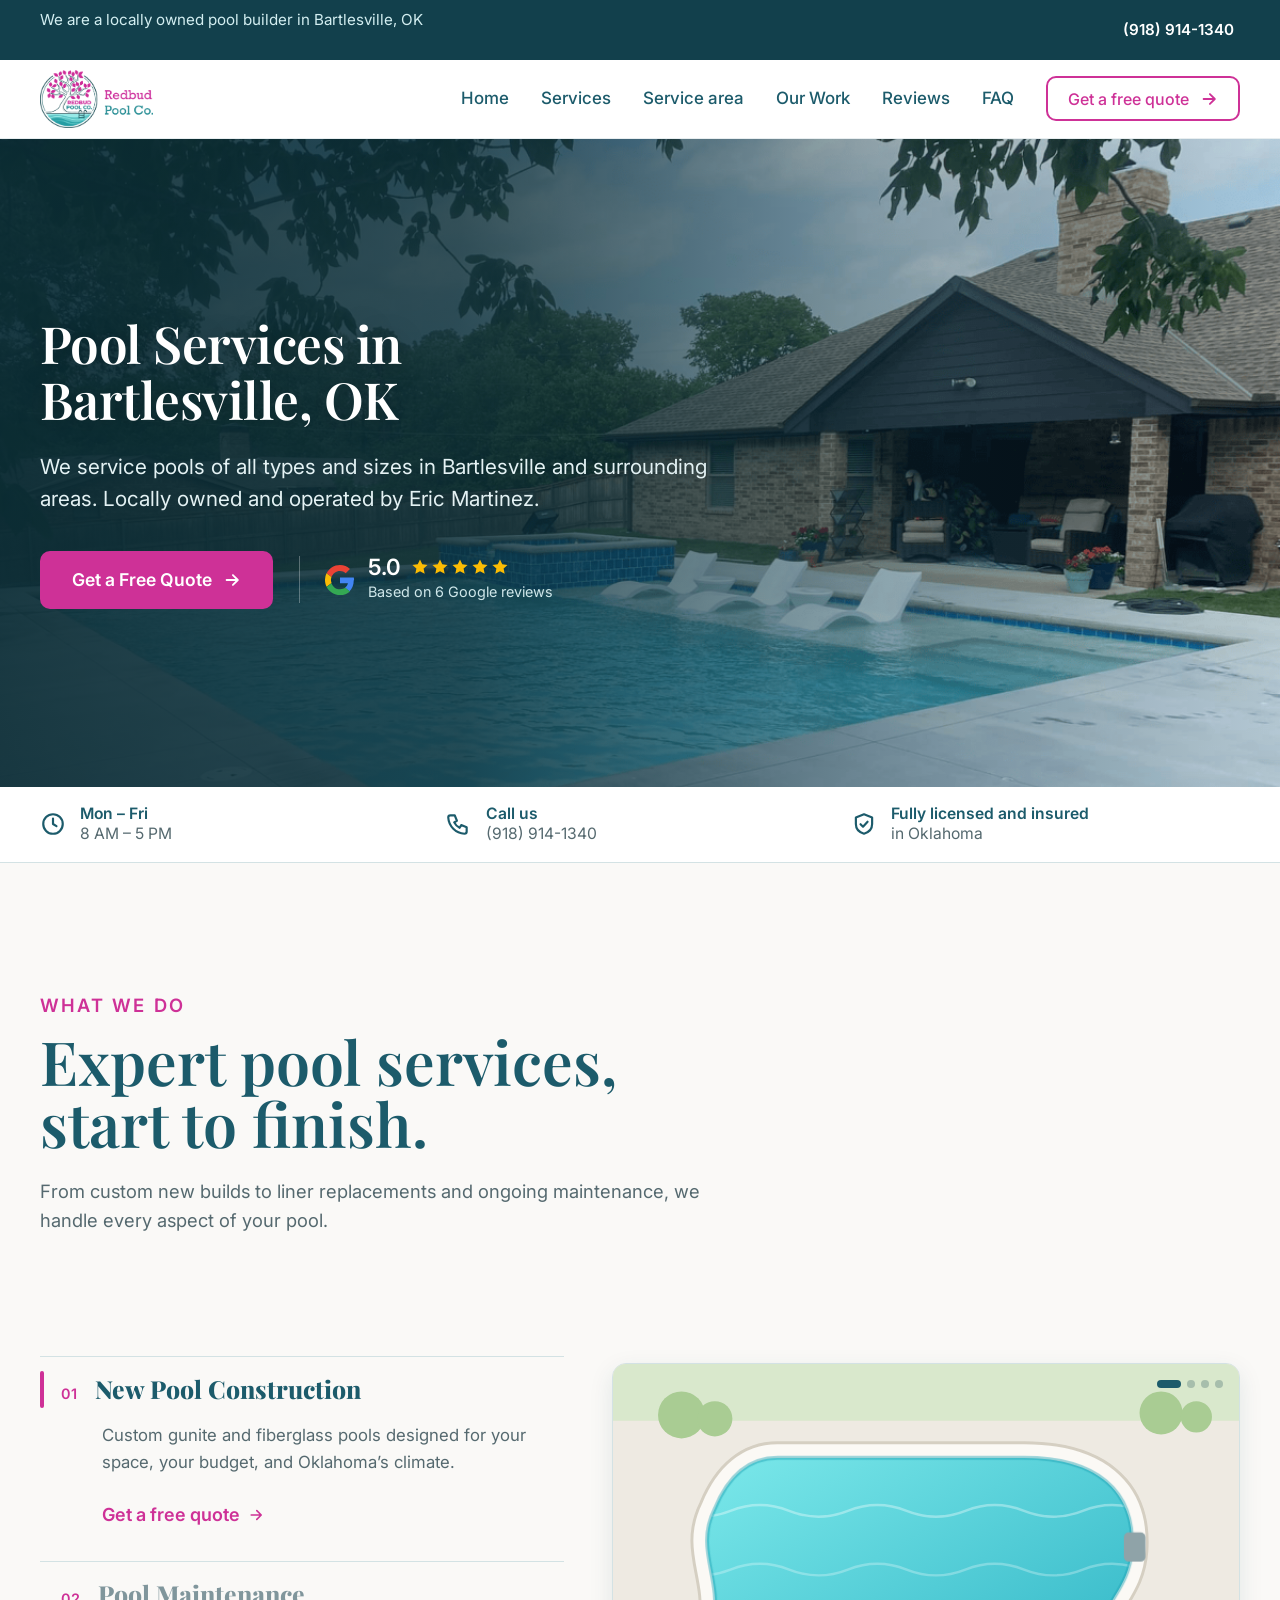
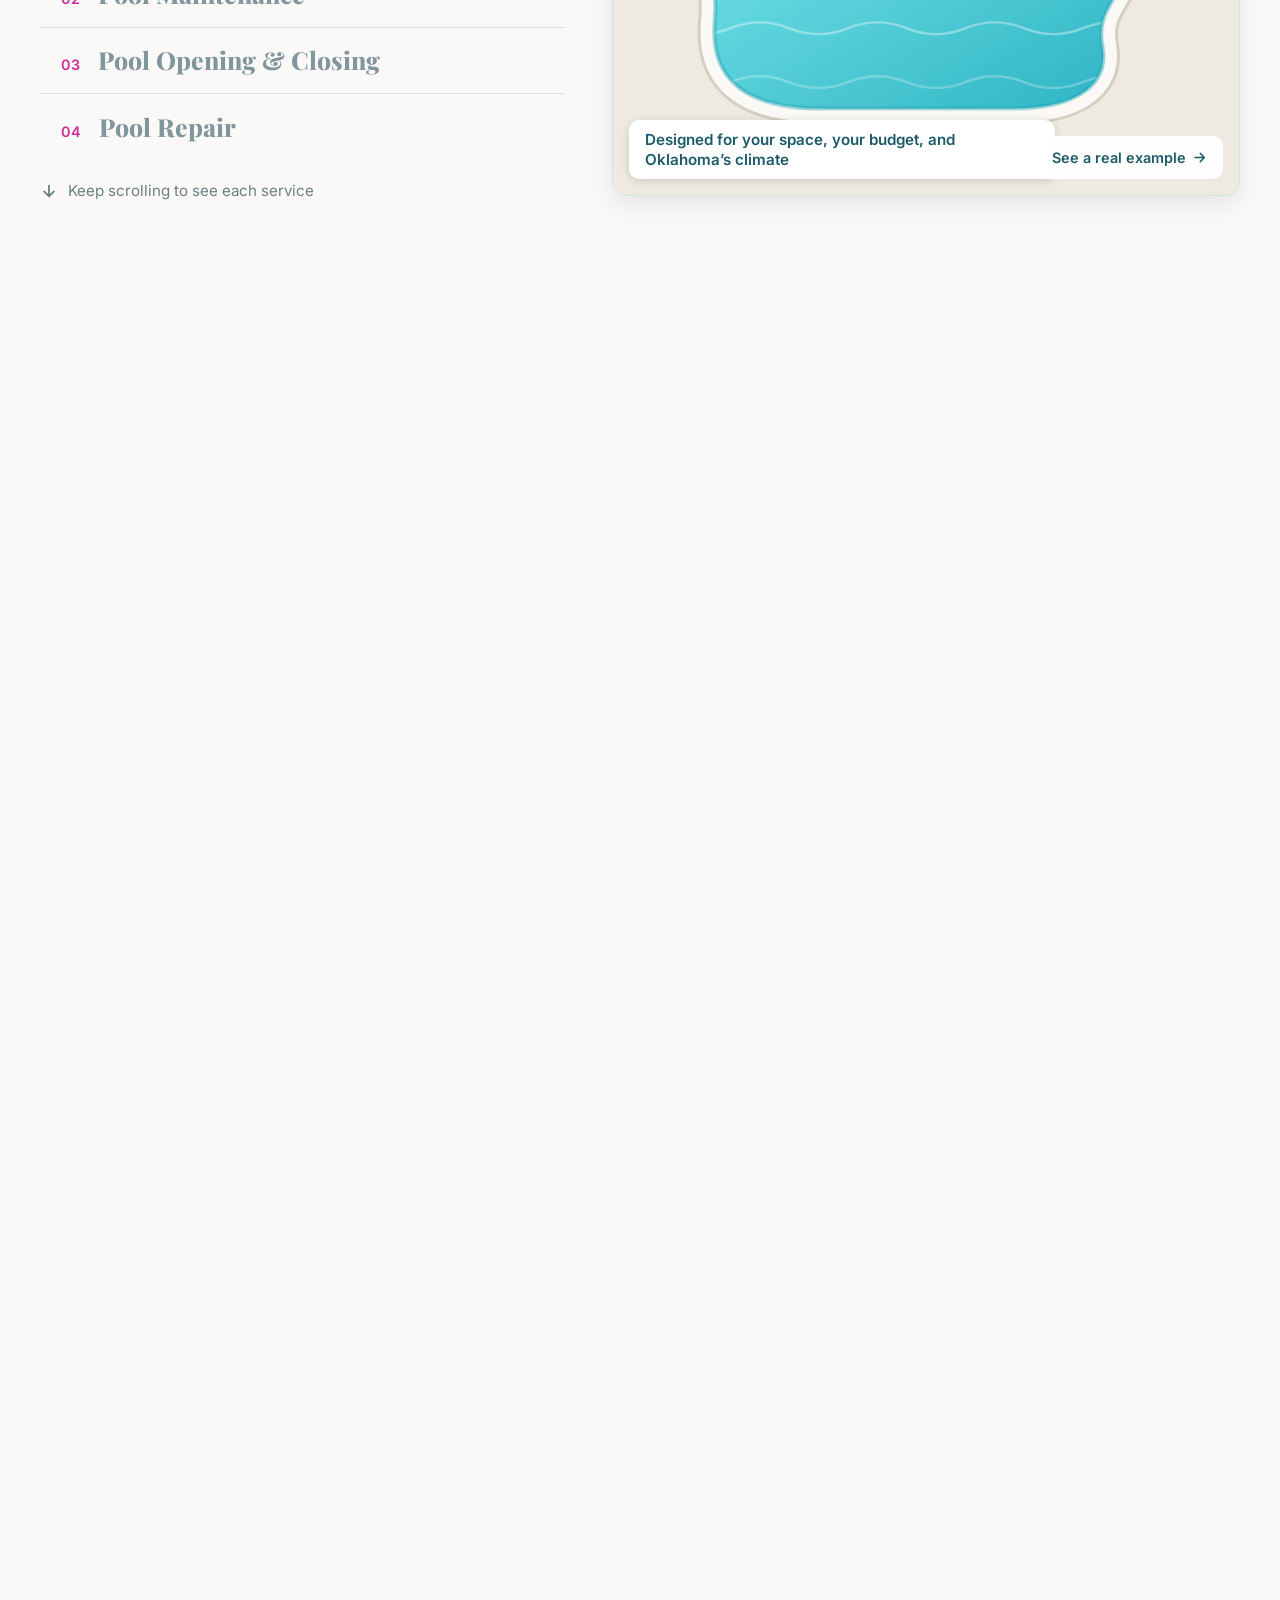
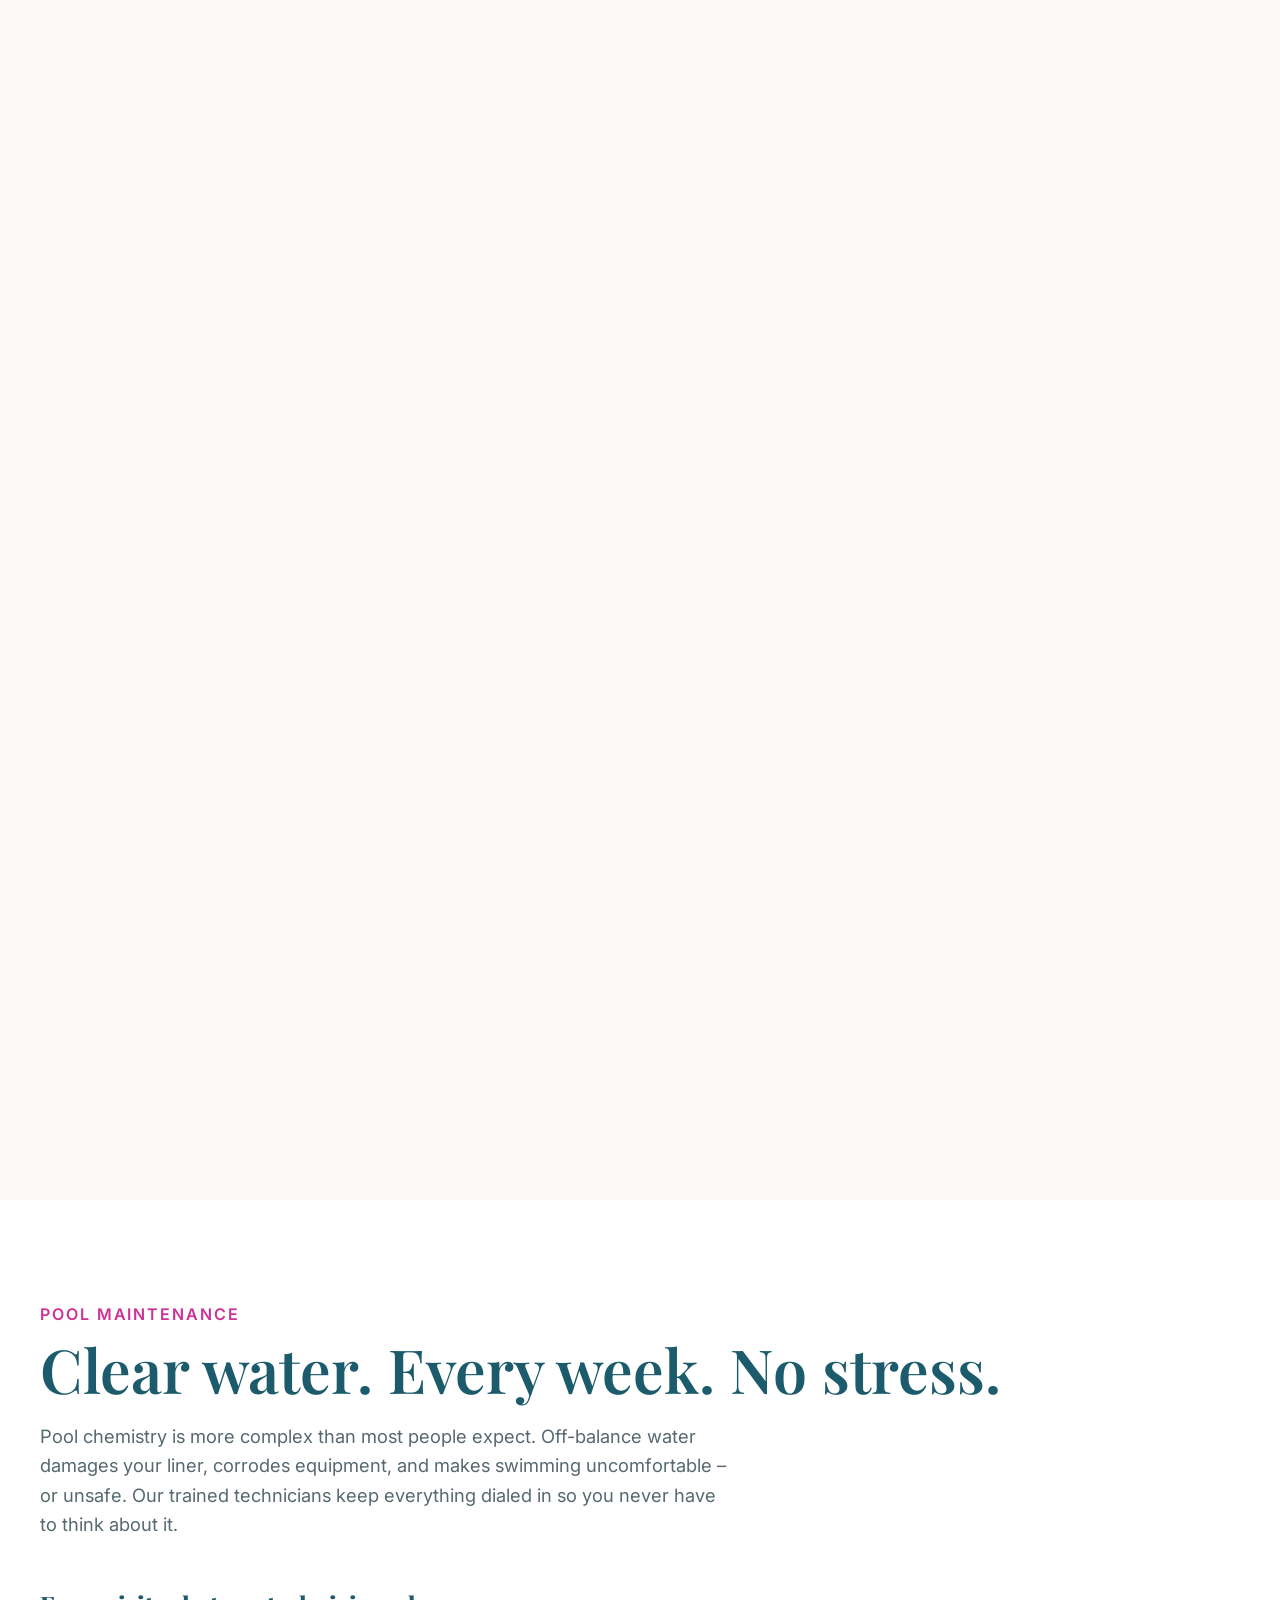
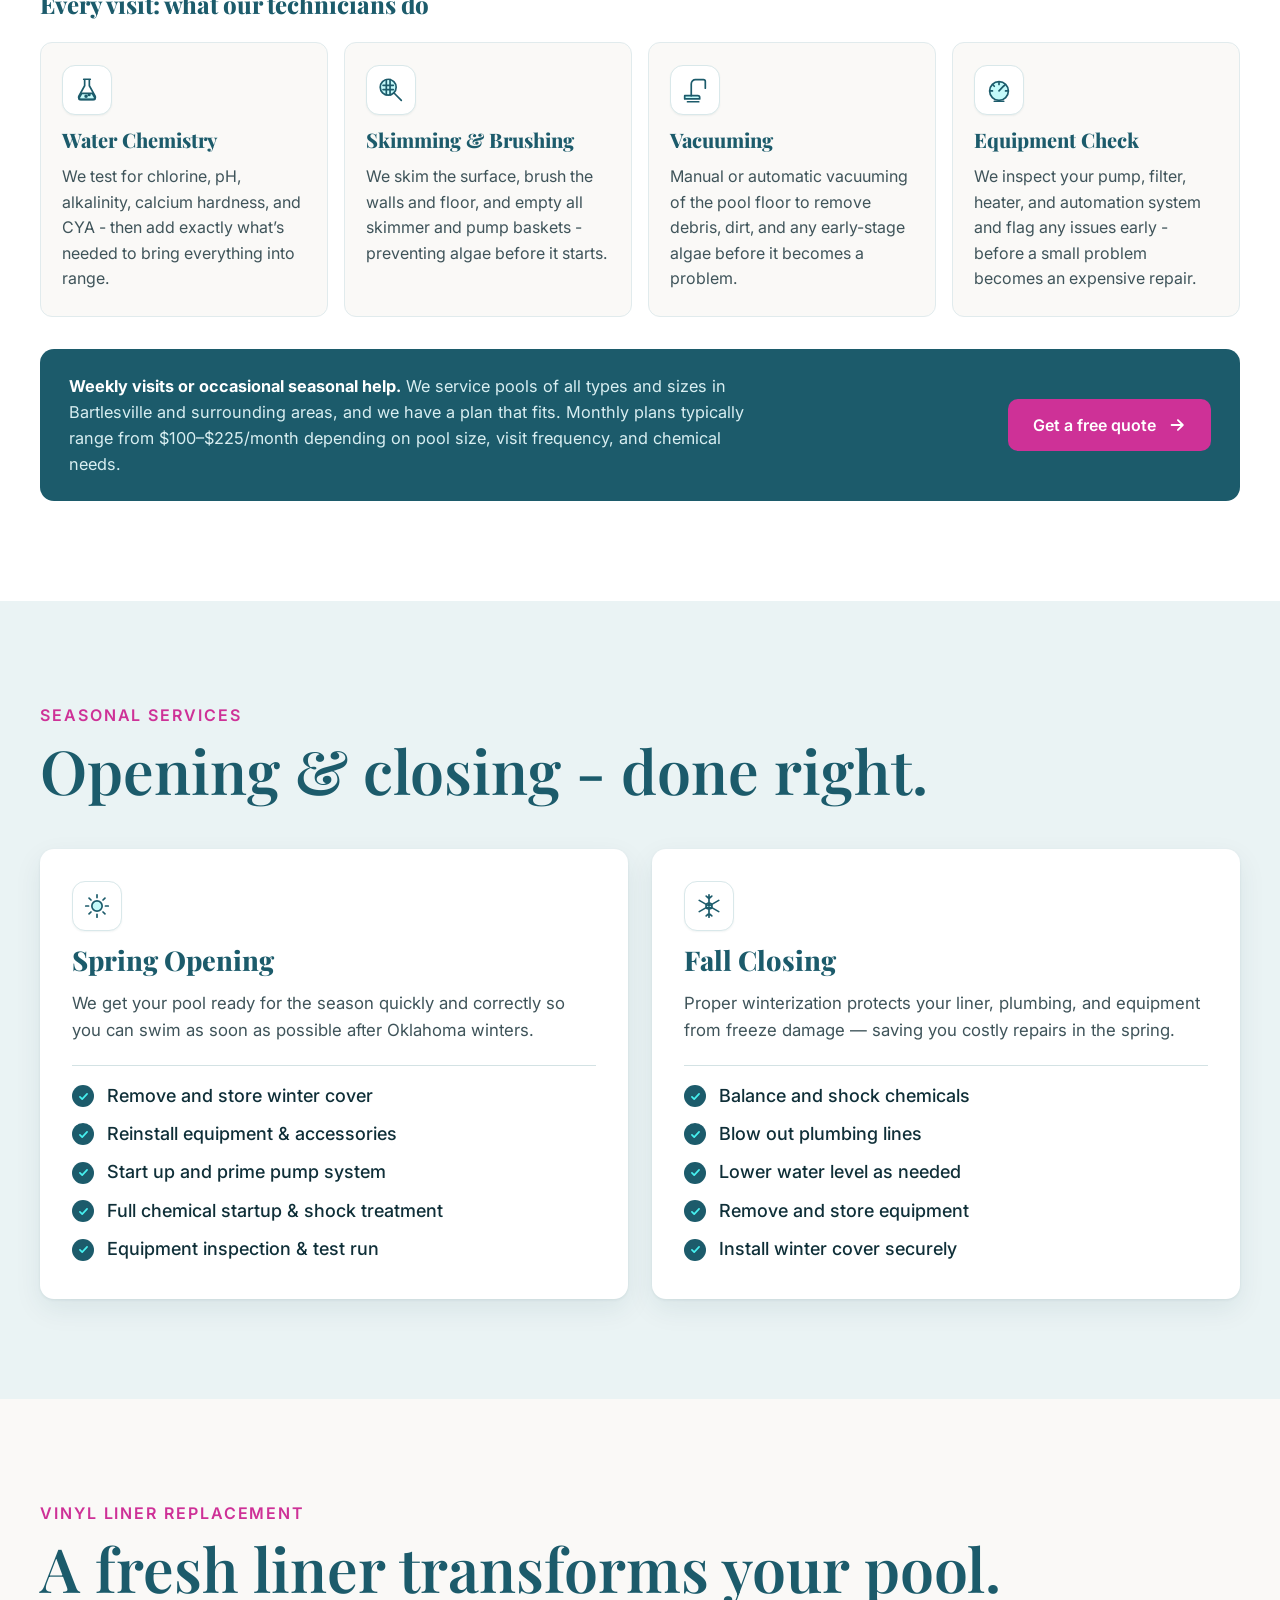
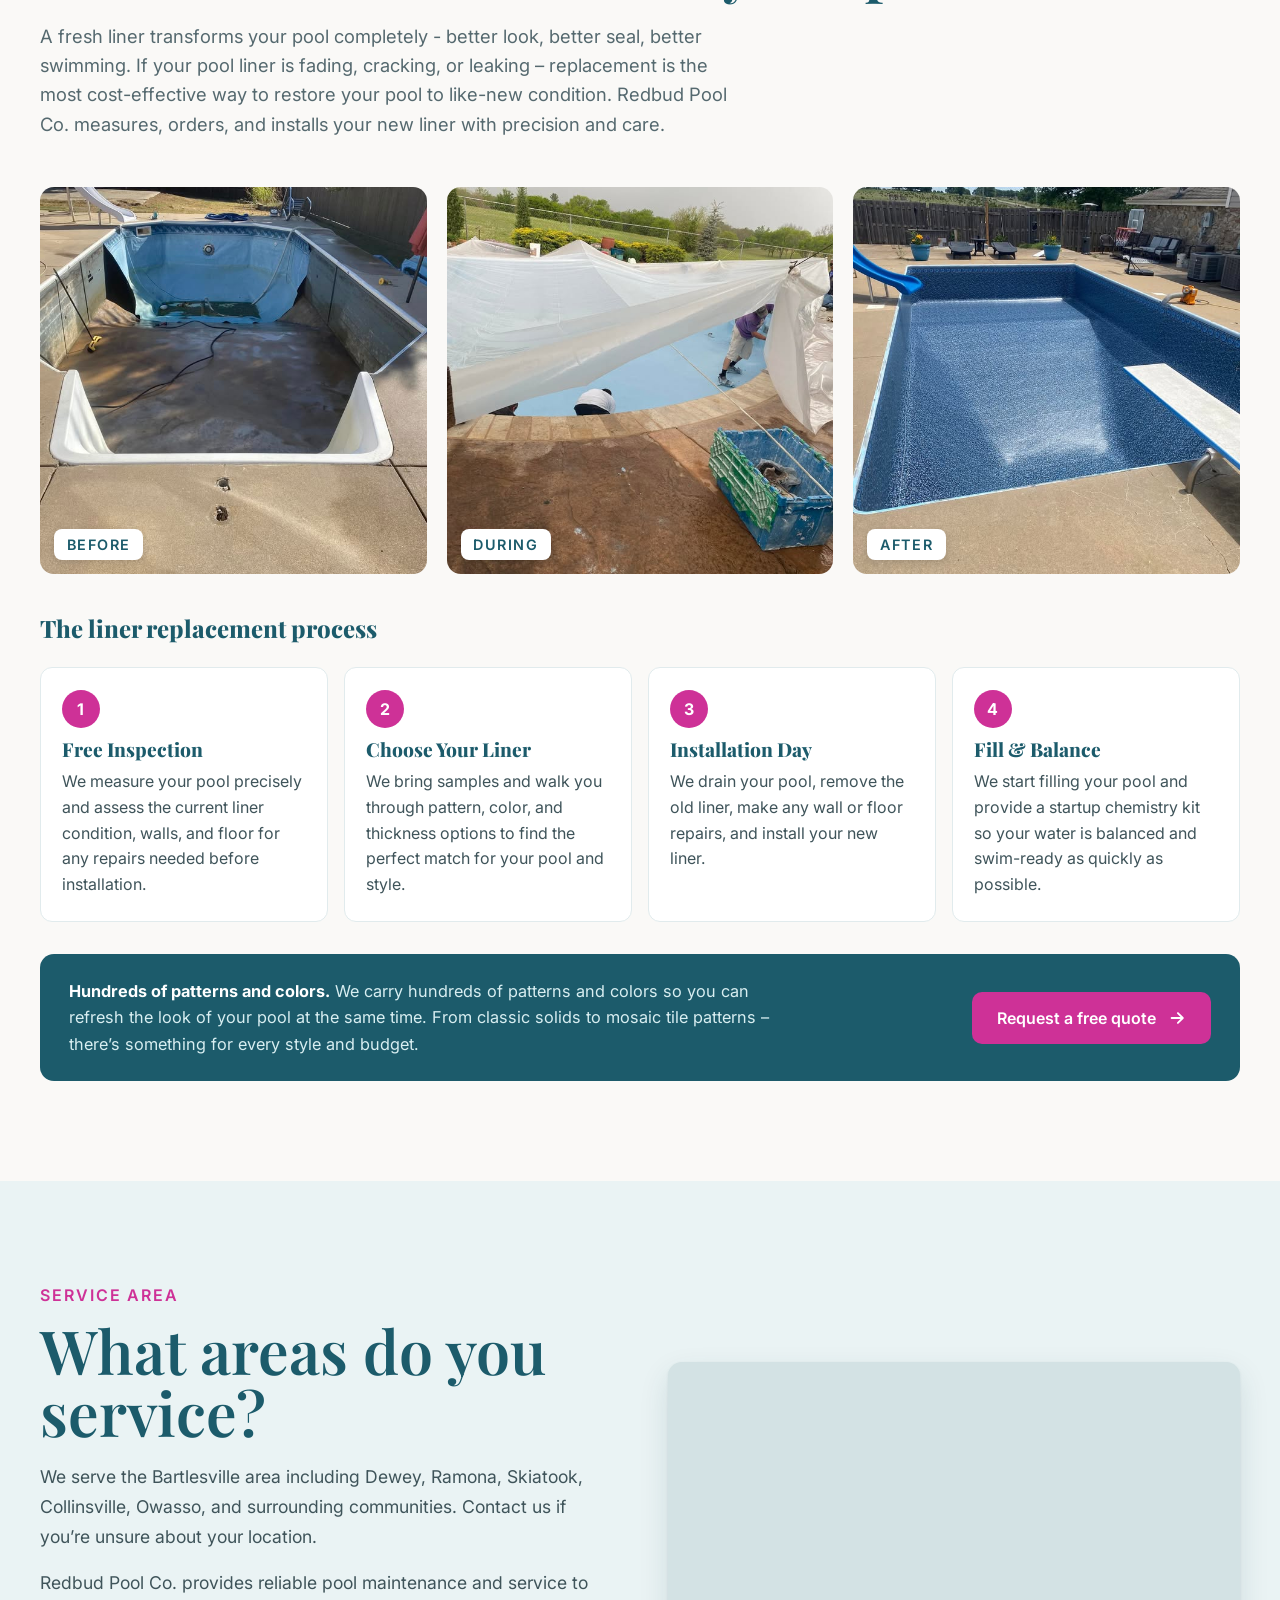
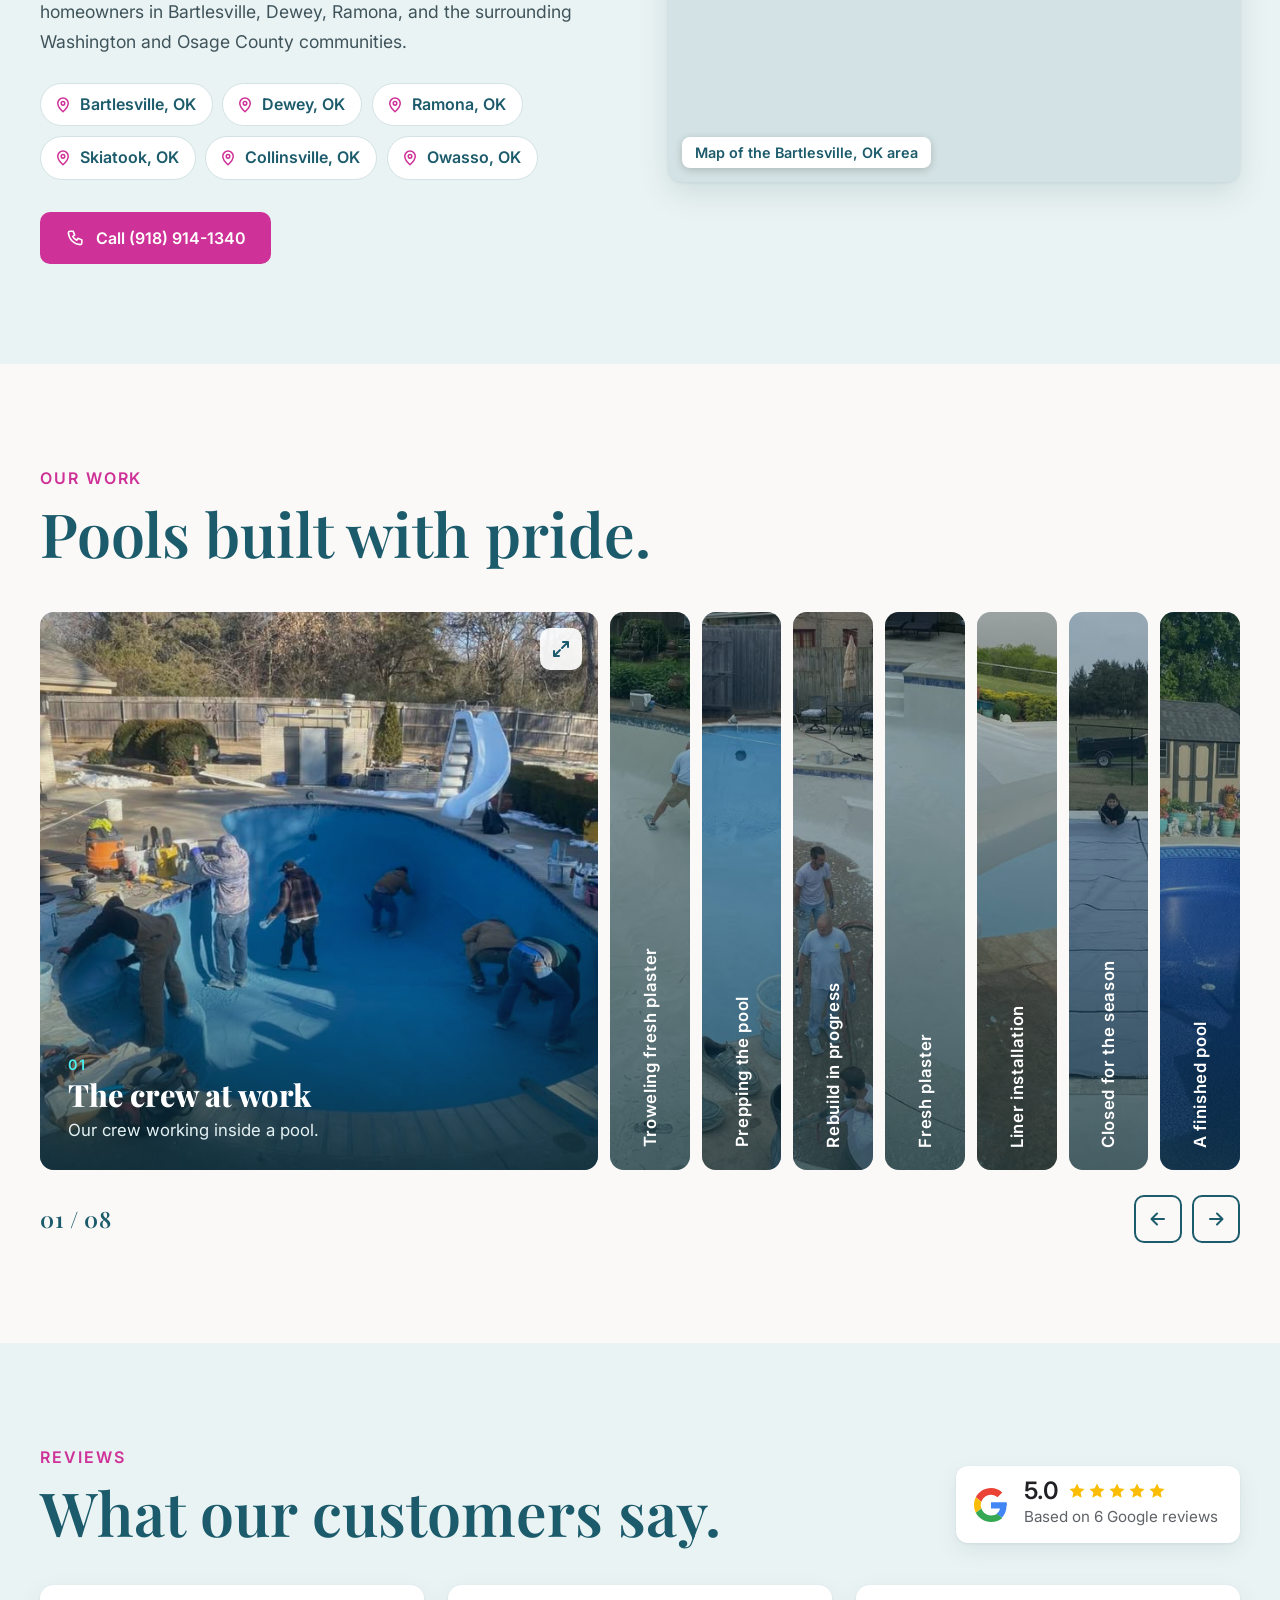
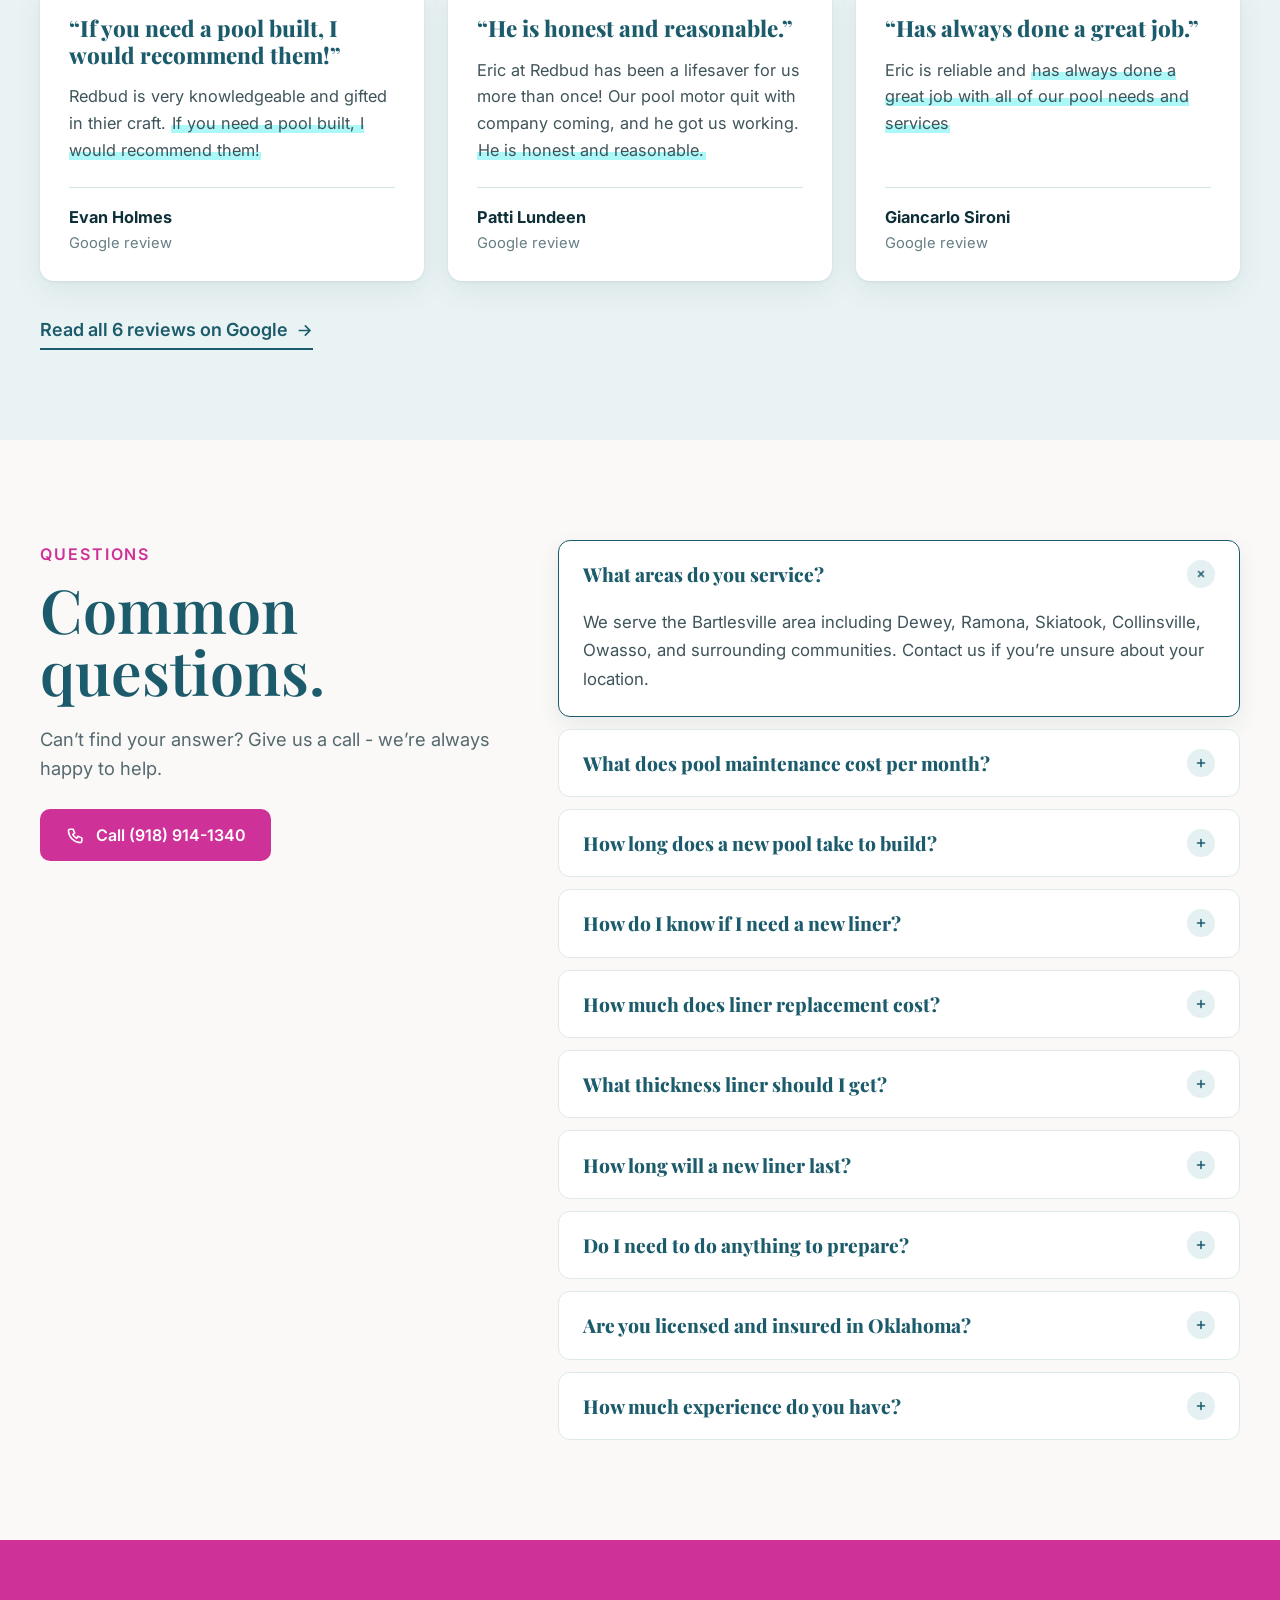
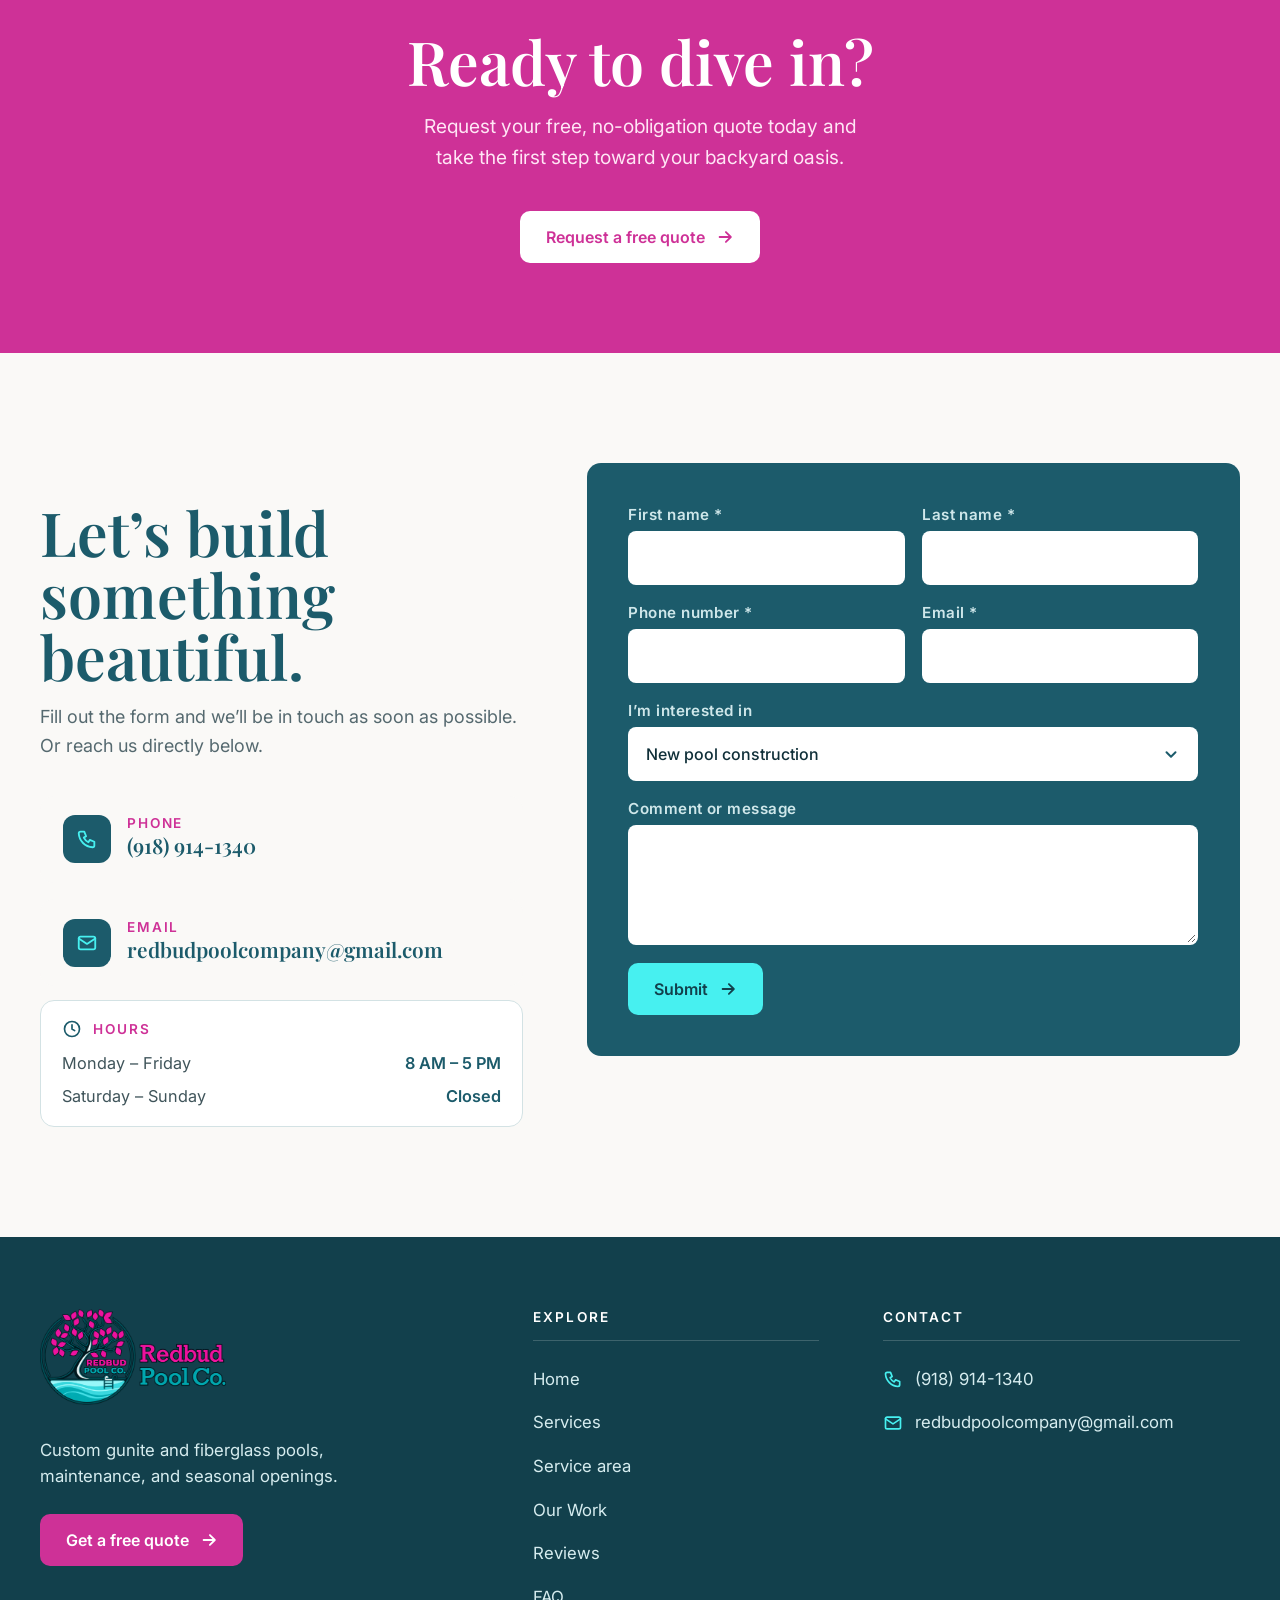
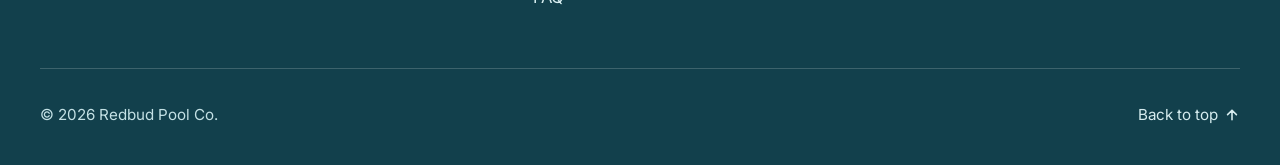
==== bartlesville.html @ 7e7e120c "Redbud Pool Co. website redesign Home page and Bartlesville services page (static HTML/CSS/JS) with " ====
<!doctype html>
<html lang="en">
<head>
<meta charset="utf-8">
<meta name="viewport" content="width=device-width,initial-scale=1">
<title>Pool Services in Bartlesville, OK | Redbud Pool Co.</title>
<meta name="description" content="Pool construction, maintenance, opening and closing, vinyl liner replacement and repairs in Bartlesville, OK, Dewey, Ramona, Skiatook, Collinsville and Owasso. Call (918) 914-1340.">
<link rel="preconnect" href="https://fonts.googleapis.com"><link rel="preconnect" href="https://fonts.gstatic.com" crossorigin>
<link href="https://fonts.googleapis.com/css2?family=Inter:wght@400;500;600;700&family=Playfair+Display:wght@600;800&display=swap" rel="stylesheet">
<link rel="stylesheet" href="home.css?v=133">
<script type="application/ld+json">{"@context":"https://schema.org","@graph":[{"@type":"HomeAndConstructionBusiness","@id":"https://redbudpoolcompany.com/#business","name":"Redbud Pool Co.","url":"https://redbudpoolcompany.com/","telephone":"+1-918-914-1340","email":"redbudpoolcompany@gmail.com","description":"Locally owned pool builder in Bartlesville, OK. Custom gunite and fiberglass pools, maintenance, seasonal openings and closings, vinyl liner replacement and repairs.","areaServed":[{"@type":"City","name":"Bartlesville, OK"},{"@type":"City","name":"Dewey, OK"},{"@type":"City","name":"Ramona, OK"},{"@type":"City","name":"Skiatook, OK"},{"@type":"City","name":"Collinsville, OK"},{"@type":"City","name":"Owasso, OK"}],"openingHoursSpecification":[{"@type":"OpeningHoursSpecification","dayOfWeek":["Monday","Tuesday","Wednesday","Thursday","Friday"],"opens":"08:00","closes":"17:00"}],"aggregateRating":{"@type":"AggregateRating","ratingValue":"5.0","reviewCount":"6"},"sameAs":["https://www.facebook.com/people/Redbud-Pool-Co-LLC/100063706654412/","https://www.google.com/maps/place/Redbud+Pool+Co/data=!4m2!3m1!1s0x0:0x89cc2a04338c44eb"]},{"@type":"FAQPage","mainEntity":[{"@type":"Question","name":"What areas do you service?","acceptedAnswer":{"@type":"Answer","text":"We serve the Bartlesville area including Dewey, Ramona, Skiatook, Collinsville, Owasso, and surrounding communities. Contact us if you’re unsure about your location."}},{"@type":"Question","name":"What does pool maintenance cost per month?","acceptedAnswer":{"@type":"Answer","text":"Monthly maintenance plans typically range from $100-$225/month depending on pool size, visit frequency, and chemical needs. We’ll customize a plan that fits your pool and schedule."}},{"@type":"Question","name":"How long does a new pool take to build?","acceptedAnswer":{"@type":"Answer","text":"Most inground pool builds take 8-14 weeks from permit approval to finish, depending on design complexity, weather, and material lead times. We’ll give you a realistic timeline upfront."}},{"@type":"Question","name":"How do I know if I need a new liner?","acceptedAnswer":{"@type":"Answer","text":"Signs include visible fading, cracks, wrinkles, or unexplained water loss. Most vinyl liners last 10-15 years. We offer free liner inspections to assess your situation honestly."}},{"@type":"Question","name":"How much does liner replacement cost?","acceptedAnswer":{"@type":"Answer","text":"Liner replacement cost varies depending on pool size, liner pattern/thickness, and any wall or floor repairs needed. We provide a free, itemized quote before any work begins."}},{"@type":"Question","name":"What thickness liner should I get?","acceptedAnswer":{"@type":"Answer","text":"We offer liners with different thickness. Thicker liners are more durable and puncture-resistant. We’ll recommend the right thickness based on your pool usage and budget."}},{"@type":"Question","name":"How long will a new liner last?","acceptedAnswer":{"@type":"Answer","text":"A properly maintained vinyl liner typically lasts 10–15 years. Proper water chemistry, avoiding sharp objects, and winterizing correctly all extend liner life significantly."}},{"@type":"Question","name":"Do I need to do anything to prepare?","acceptedAnswer":{"@type":"Answer","text":"Just clear the pool deck area so our crew can work safely. We handle everything else – draining, old liner removal, disposal, and installation. You just need to be available to refill with water after."}},{"@type":"Question","name":"Are you licensed and insured in Oklahoma?","acceptedAnswer":{"@type":"Answer","text":"Absolutely. Redbud Pool Co. is fully licensed and insured in the state of Oklahoma. We pull all required permits and follow all local building codes on every project."}},{"@type":"Question","name":"How much experience do you have?","acceptedAnswer":{"@type":"Answer","text":"We have been serving our community for over 10 years. Handling every pool need our customers have."}}]}]}</script>
</head>
<body>
<div class="topbar"><div class="wrap"><span>We are a locally owned pool builder in Bartlesville, OK</span><a href="tel:+19189141340">(918) 914-1340</a></div></div>
<header class="nav"><div class="wrap">
  <a class="logo" href="index.html" aria-label="Redbud Pool Co. home"><img src="assets/redbud-logo.png" alt="Redbud Pool Co."></a>
  <button class="burger" aria-label="Menu" aria-expanded="false"><span></span><span></span><span></span></button>
  <ul class="menu">
    <li><a href="index.html">Home</a></li><li><a href="#services">Services</a></li><li><a href="#area">Service area</a></li><li><a href="#work">Our Work</a></li><li><a href="#reviews">Reviews</a></li><li><a href="#faq">FAQ</a></li>
    <li><a class="btn" href="#contact">Get a free quote <svg class="ar" viewBox="0 0 20 20" fill="none" stroke="currentColor" stroke-width="2" stroke-linecap="round" stroke-linejoin="round" aria-hidden="true"><path d="M4 10h12M11 4.5 16.5 10 11 15.5"/></svg></a></li>
  </ul>
</div></header>

<main id="main">
<section class="hero">
  <div class="hero-copy">
    <h1>Pool Services in Bartlesville, OK</h1>
    <p class="lead">We service pools of all types and sizes in Bartlesville and surrounding areas. Locally owned and operated by Eric Martinez.</p>
    <div class="hero-cta"><a class="btn big" href="#contact">Get a Free Quote <svg class="ar" viewBox="0 0 20 20" fill="none" stroke="currentColor" stroke-width="2" stroke-linecap="round" stroke-linejoin="round" aria-hidden="true"><path d="M4 10h12M11 4.5 16.5 10 11 15.5"/></svg></a><a class="gbar" href="https://www.google.com/maps/place/Redbud+Pool+Co/data=!4m2!3m1!1s0x0:0x89cc2a04338c44eb" target="_blank" rel="noopener"><svg class="gicon" viewBox="0 0 48 48" aria-hidden="true"><path fill="#EA4335" d="M24 9.5c3.5 0 6.6 1.2 9.1 3.6l6.8-6.8C35.8 2.4 30.3 0 24 0 14.6 0 6.5 5.4 2.6 13.2l7.9 6.1C12.4 13.6 17.7 9.5 24 9.5z"/><path fill="#4285F4" d="M46.5 24.5c0-1.6-.1-3.1-.4-4.5H24v9h12.7c-.6 3-2.2 5.5-4.7 7.2l7.3 5.7c4.3-4 6.7-9.9 6.7-17.4z"/><path fill="#FBBC05" d="M10.5 28.7A14.5 14.5 0 0 1 9.5 24c0-1.6.3-3.2.8-4.7l-7.9-6.1A24 24 0 0 0 0 24c0 3.9.9 7.5 2.6 10.8l7.9-6.1z"/><path fill="#34A853" d="M24 48c6.5 0 11.9-2.1 15.9-5.8l-7.3-5.7c-2 1.4-4.6 2.3-8.6 2.3-6.3 0-11.6-4.1-13.5-9.8l-7.9 6.1C6.5 42.6 14.6 48 24 48z"/></svg><span class="gtxt"><span class="gtop"><b>5.0</b><span class="starrow" aria-hidden="true"><svg viewBox="0 0 20 20" aria-hidden="true"><path d="M10 1.6l2.5 5.4 5.9.7-4.4 4 1.2 5.8L10 14.6 4.8 17.5 6 11.7 1.6 7.7l5.9-.7z"/></svg><svg viewBox="0 0 20 20" aria-hidden="true"><path d="M10 1.6l2.5 5.4 5.9.7-4.4 4 1.2 5.8L10 14.6 4.8 17.5 6 11.7 1.6 7.7l5.9-.7z"/></svg><svg viewBox="0 0 20 20" aria-hidden="true"><path d="M10 1.6l2.5 5.4 5.9.7-4.4 4 1.2 5.8L10 14.6 4.8 17.5 6 11.7 1.6 7.7l5.9-.7z"/></svg><svg viewBox="0 0 20 20" aria-hidden="true"><path d="M10 1.6l2.5 5.4 5.9.7-4.4 4 1.2 5.8L10 14.6 4.8 17.5 6 11.7 1.6 7.7l5.9-.7z"/></svg><svg viewBox="0 0 20 20" aria-hidden="true"><path d="M10 1.6l2.5 5.4 5.9.7-4.4 4 1.2 5.8L10 14.6 4.8 17.5 6 11.7 1.6 7.7l5.9-.7z"/></svg></span></span><small>Based on 6 Google reviews</small></span></a></div>
  </div>
  <div class="hero-photo"><img src="assets/pool-482-project.png" alt="A Redbud pool with a sun shelf and covered patio in Bartlesville" fetchpriority="high"></div>
</section>

<div class="qbar"><div class="wrap">
  <div class="qi"><svg viewBox="0 0 24 24" fill="none" stroke="currentColor" stroke-width="2" stroke-linecap="round" stroke-linejoin="round" aria-hidden="true"><circle cx="12" cy="12" r="9"/><path d="M12 7v5l3.2 2"/></svg><span><b>Mon – Fri</b>8 AM – 5 PM</span></div>
  <a class="qi" href="tel:+19189141340"><svg viewBox="0 0 24 24" fill="none" stroke="currentColor" stroke-width="2" stroke-linecap="round" stroke-linejoin="round" aria-hidden="true"><path d="M5 4h4l2 5-2.5 1.5a11 11 0 0 0 5 5L15 13l5 2v4a2 2 0 0 1-2 2A16 16 0 0 1 3 6a2 2 0 0 1 2-2z"/></svg><span><b>Call us</b>(918) 914-1340</span></a>
  <div class="qi"><svg viewBox="0 0 24 24" fill="none" stroke="currentColor" stroke-width="2" stroke-linecap="round" stroke-linejoin="round" aria-hidden="true"><path d="M12 3 19.5 6v6c0 4.6-3.1 7.7-7.5 9-4.4-1.3-7.5-4.4-7.5-9V6z"/><path d="m8.8 12.2 2.3 2.3 4.2-4.6"/></svg><span><b>Fully licensed and insured</b>in Oklahoma</span></div>
</div></div>

<section class="services" id="services">
  <div class="wrap">
    <div class="sec-head"><div><p class="kicker">What we do</p><h2>Expert pool services,<br>start to finish.</h2></div><p>From custom new builds to liner replacements and ongoing maintenance, we handle every aspect of your pool.</p></div>
    <div class="svcx-track"><div class="svcx-sticky"><div class="svcx" data-state="build">
    <div class="svcx-list">
      <div class="item on" data-i="0"><button type="button" class="tab" id="t0" aria-expanded="true" aria-controls="m0"><span class="num">01</span><span class="ttl">New Pool Construction</span></button><div class="more" id="m0" role="region" aria-labelledby="t0"><div><p>Custom gunite and fiberglass pools designed for your space, your budget, and Oklahoma’s climate.</p><a class="go" href="#contact" data-svc="New pool construction">Get a free quote <svg class="ar" viewBox="0 0 20 20" fill="none" stroke="currentColor" stroke-width="2" stroke-linecap="round" stroke-linejoin="round" aria-hidden="true"><path d="M4 10h12M11 4.5 16.5 10 11 15.5"/></svg></a></div></div></div>
      <div class="item" data-i="1"><button type="button" class="tab" id="t1" aria-expanded="false" aria-controls="m1"><span class="num">02</span><span class="ttl">Pool Maintenance</span></button><div class="more" id="m1" role="region" aria-labelledby="t1"><div><p>Maintenance plans to keep your water clean, your equipment running, and your pool ready to use. We test, treat, and take care of it so you don’t have to.</p><a class="go" href="#contact" data-svc="Pool maintenance">Get a free quote <svg class="ar" viewBox="0 0 20 20" fill="none" stroke="currentColor" stroke-width="2" stroke-linecap="round" stroke-linejoin="round" aria-hidden="true"><path d="M4 10h12M11 4.5 16.5 10 11 15.5"/></svg></a></div></div></div>
      <div class="item" data-i="2"><button type="button" class="tab" id="t2" aria-expanded="false" aria-controls="m2"><span class="num">03</span><span class="ttl">Pool Opening &amp; Closing</span></button><div class="more" id="m2" role="region" aria-labelledby="t2"><div><p>Seasonal opening and closing services so your pool is protected through winter and ready to go in spring. We handle everything.</p><a class="go" href="#contact" data-svc="Pool opening &amp; closing">Get a free quote <svg class="ar" viewBox="0 0 20 20" fill="none" stroke="currentColor" stroke-width="2" stroke-linecap="round" stroke-linejoin="round" aria-hidden="true"><path d="M4 10h12M11 4.5 16.5 10 11 15.5"/></svg></a></div></div></div>
      <div class="item" data-i="3"><button type="button" class="tab" id="t3" aria-expanded="false" aria-controls="m3"><span class="num">04</span><span class="ttl">Pool Repair</span></button><div class="more" id="m3" role="region" aria-labelledby="t3"><div><p>We offer repair services so you can continue to enjoy your pool.</p><a class="go" href="#contact" data-svc="Pool repair">Get a free quote <svg class="ar" viewBox="0 0 20 20" fill="none" stroke="currentColor" stroke-width="2" stroke-linecap="round" stroke-linejoin="round" aria-hidden="true"><path d="M4 10h12M11 4.5 16.5 10 11 15.5"/></svg></a></div></div></div>
      <p class="hint"><svg viewBox="0 0 20 20" fill="none" stroke="currentColor" stroke-width="2" stroke-linecap="round" stroke-linejoin="round" aria-hidden="true"><path d="M10 4v12M4.5 10.5 10 16l5.5-5.5"/></svg>Keep scrolling to see each service</p>
    </div>
    <div class="svcx-stage">
      <svg class="pool" viewBox="0 0 640 440" preserveAspectRatio="xMidYMid slice" role="img" aria-label="Illustration of a pool: Pool construction" id="poolsvg">
        <defs>
          <path id="P" d="M168 96 H420 C492 96 534 128 530 190 C527 236 492 246 500 288 C508 332 466 352 410 352 H214 C140 352 98 326 104 262 C109 214 84 188 104 148 C118 114 140 96 168 96 Z"/>
          <clipPath id="poolClip"><use href="#P"/></clipPath>
          <linearGradient id="wg" x1="0" y1="0" x2="1" y2="1"><stop offset="0" stop-color="#7BE8EA"/><stop offset="1" stop-color="#2DB3C4"/></linearGradient>
          <pattern id="coverPat" width="16" height="16" patternUnits="userSpaceOnUse" patternTransform="rotate(35)"><rect width="16" height="16" fill="#1C5B6B"/><rect width="6" height="16" fill="#25707f"/></pattern>
          <pattern id="dirtPat" width="22" height="22" patternUnits="userSpaceOnUse"><rect width="22" height="22" fill="#C9A47B"/><circle cx="5" cy="6" r="2" fill="#B58D63"/><circle cx="16" cy="15" r="2.4" fill="#B58D63"/><circle cx="14" cy="4" r="1.3" fill="#D8B78F"/></pattern>
          <path id="wave" d="M0 0 q30 -12 60 0 t60 0 t60 0 t60 0 t60 0 t60 0 t60 0 t60 0 t60 0 t60 0 t60 0 t60 0 t60 0 t60 0 t60 0 t60 0 t60 0 t60 0 t60 0 t60 0"/>
          <path id="leafp" d="M0 0 c6 -10 18 -10 24 0 c-6 10 -18 10 -24 0z"/>
          <path id="spark" d="M0 -9 L2.2 -2.2 L9 0 L2.2 2.2 L0 9 L-2.2 2.2 L-9 0 L-2.2 -2.2Z"/>
        </defs>
        <rect width="640" height="440" fill="#EEEAE2"/>
        <rect width="640" height="58" fill="#D9E8CC"/>
        <g fill="#A9CC93"><circle cx="70" cy="52" r="24"/><circle cx="104" cy="56" r="18"/><circle cx="560" cy="50" r="22"/><circle cx="596" cy="54" r="16"/></g>
        <g fill="#fff" stroke="#D5CFC2" stroke-width="2"><rect x="150" y="386" width="86" height="28" rx="14"/><rect x="256" y="386" width="86" height="28" rx="14"/></g>
        <g fill="#7BE8EA"><rect x="158" y="391" width="30" height="18" rx="9"/><rect x="264" y="391" width="30" height="18" rx="9"/></g>
        <use href="#P" fill="none" stroke="#D5CFC2" stroke-width="34" stroke-linejoin="round"/>
        <use href="#P" fill="none" stroke="#FBF9F5" stroke-width="28" stroke-linejoin="round"/>
        <use href="#P" fill="url(#wg)"/>
        <g clip-path="url(#poolClip)">
          <g class="rip a"><use href="#wave" x="-240" y="150" fill="none" stroke="#fff" stroke-opacity=".35" stroke-width="2.5"/></g>
          <g class="rip b"><use href="#wave" x="-240" y="210" fill="none" stroke="#fff" stroke-opacity=".28" stroke-width="2.5"/></g>
          <g class="rip a"><use href="#wave" x="-240" y="270" fill="none" stroke="#fff" stroke-opacity=".35" stroke-width="2.5"/></g>
          <g class="rip b"><use href="#wave" x="-240" y="325" fill="none" stroke="#fff" stroke-opacity=".25" stroke-width="2.5"/></g>
          <rect class="dirt" width="640" height="440" fill="url(#dirtPat)"/>
          <rect class="cover" width="640" height="440" fill="url(#coverPat)"/>
          <g class="l-repair">
            <path class="crack" pathLength="100" d="M352 292 l18 -16 l-8 -18 l20 -13 l-5 -16 l16 -11" fill="none" stroke="#12404c" stroke-width="4" stroke-linecap="round" stroke-linejoin="round"/>
            <g class="bubs" fill="#fff" fill-opacity=".85"><circle class="bub" cx="372" cy="262" r="4"/><circle class="bub d2" cx="386" cy="244" r="3"/><circle class="bub d3" cx="364" cy="272" r="3.2"/></g>
            <g class="patch"><rect x="344" y="226" width="92" height="58" rx="12" fill="#CE3197"/><rect x="351" y="233" width="78" height="44" rx="8" fill="none" stroke="#fff" stroke-width="2" stroke-dasharray="5 5"/></g>
          </g>
        </g>
        <use href="#P" fill="none" stroke="#1FA3B4" stroke-opacity=".45" stroke-width="4"/>
        <path class="b-outline" pathLength="1000" d="M168 96 H420 C492 96 534 128 530 190 C527 236 492 246 500 288 C508 332 466 352 410 352 H214 C140 352 98 326 104 262 C109 214 84 188 104 148 C118 114 140 96 168 96 Z" fill="none" stroke="#CE3197" stroke-width="4" stroke-linejoin="round"/>
        <g class="l-maint">
          <rect x="522" y="172" width="22" height="30" rx="5" fill="#8FA3A8"/>
          <g transform="translate(210 150)"><use class="leaf" href="#leafp" fill="#B7873A" style="--dx:300px;--dy:40px"/></g>
          <g transform="translate(300 290)"><use class="leaf l2" href="#leafp" fill="#9C7A33" style="--dx:215px;--dy:-100px"/></g>
          <g transform="translate(400 130)"><use class="leaf l3" href="#leafp" fill="#B7873A" style="--dx:115px;--dy:60px"/></g>
          <g fill="#fff"><use class="sp" href="#spark" x="190" y="230"/><use class="sp s2" href="#spark" x="330" y="180"/><use class="sp s3" href="#spark" x="440" y="285"/></g>
        </g>
        <g class="l-season">
          <g class="sun"><circle cx="572" cy="100" r="15" fill="#FFC93C"/><g stroke="#FFC93C" stroke-width="3" stroke-linecap="round"><path d="M572 72v8M572 120v8M544 100h8M592 100h8M552 80l6 6M586 114l6 6M592 80l-6 6M558 114l-6 6"/></g></g>
          <g class="flake" stroke="#fff" stroke-width="3" stroke-linecap="round" fill="none"><circle cx="572" cy="100" r="22" fill="#1C5B6B" stroke="none"/><path d="M572 86v28M560 93l24 14M584 93l-24 14"/></g>
          <g class="snow" fill="#fff"><circle class="f" cx="170" cy="140" r="3.5"/><circle class="f f2" cx="230" cy="260" r="3"/><circle class="f f3" cx="290" cy="170" r="3.5"/><circle class="f f4" cx="350" cy="300" r="3"/><circle class="f f2" cx="410" cy="150" r="3.5"/><circle class="f f3" cx="470" cy="240" r="3"/><circle class="f" cx="260" cy="110" r="3"/><circle class="f f4" cx="440" cy="320" r="3.5"/></g>
        </g>
        <g class="check"><circle cx="436" cy="224" r="16" fill="#fff" stroke="#47F0F0" stroke-width="3"/><path d="M428 224l6 6 11-12" fill="none" stroke="#1C9A6B" stroke-width="4" stroke-linecap="round" stroke-linejoin="round"/></g>
      </svg>
      <div class="dots" aria-hidden="true"><i class="on"></i><i></i><i></i><i></i></div>
      <p class="chip c-build">Designed for your space, your budget, and Oklahoma’s climate</p>
      <p class="chip c-maint">We test, treat, and take care of it</p>
      <p class="chip c-season"><span class="t-open">Ready to go in spring</span><span class="t-closed">Protected through winter</span></p>
      <p class="chip c-repair">So you can continue to enjoy your pool</p>
      <a class="real" href="#work">See a real example <svg class="ar" viewBox="0 0 20 20" fill="none" stroke="currentColor" stroke-width="2" stroke-linecap="round" stroke-linejoin="round" aria-hidden="true"><path d="M4 10h12M11 4.5 16.5 10 11 15.5"/></svg></a>
    </div>
  </div></div></div>
  </div>
</section>

<section class="pg" id="maintenance">
  <div class="wrap">
    <div class="sec-head"><p class="kicker">Pool maintenance</p><h2>Clear water. Every week. No stress.</h2><p>Pool chemistry is more complex than most people expect. Off-balance water damages your liner, corrodes equipment, and makes swimming uncomfortable – or unsafe. Our trained technicians keep everything dialed in so you never have to think about it.</p></div>
    <p class="subhead">Every visit: what our technicians do</p>
    <div class="mtiles">
      <div class="mt"><i class="ic" aria-hidden="true"><svg viewBox="0 0 32 32" fill="none" stroke="currentColor" stroke-width="1.8" stroke-linecap="round" stroke-linejoin="round"><path fill="#47F0F0" fill-opacity=".32" d="M10.4 19.5h11.2l2.9 5a1.2 1.2 0 0 1-1 1.8H8.5a1.2 1.2 0 0 1-1-1.8z"/><path d="M12.5 4.5h7M13.5 4.5v7l-6.2 11a2.4 2.4 0 0 0 2.1 3.5h13.2a2.4 2.4 0 0 0 2.1-3.5l-6.2-11v-7"/><circle cx="15" cy="22.6" r="1"/><circle cx="18.3" cy="21" r=".8"/></svg></i><h3>Water Chemistry</h3><p>We test for chlorine, pH, alkalinity, calcium hardness, and CYA - then add exactly what’s needed to bring everything into range.</p></div>
      <div class="mt"><i class="ic" aria-hidden="true"><svg viewBox="0 0 32 32" fill="none" stroke="currentColor" stroke-width="1.8" stroke-linecap="round" stroke-linejoin="round"><circle fill="#47F0F0" fill-opacity=".32" cx="13" cy="13" r="8.5"/><path d="M7.5 11h11M7.5 15.5h11M11 5v16M15 4.7v16.6M19.2 19.2 27 27"/></svg></i><h3>Skimming &amp; Brushing</h3><p>We skim the surface, brush the walls and floor, and empty all skimmer and pump baskets - preventing algae before it starts.</p></div>
      <div class="mt"><i class="ic" aria-hidden="true"><svg viewBox="0 0 32 32" fill="none" stroke="currentColor" stroke-width="1.8" stroke-linecap="round" stroke-linejoin="round"><path fill="#47F0F0" fill-opacity=".32" d="M5 22h14a2 2 0 0 1 2 2v1.5H5z"/><path d="M12 22V9.5A4.5 4.5 0 0 1 16.5 5H22M22 5h3a2 2 0 0 1 2 2v7"/><path d="M8 28.5h12"/></svg></i><h3>Vacuuming</h3><p>Manual or automatic vacuuming of the pool floor to remove debris, dirt, and any early-stage algae before it becomes a problem.</p></div>
      <div class="mt"><i class="ic" aria-hidden="true"><svg viewBox="0 0 32 32" fill="none" stroke="currentColor" stroke-width="1.8" stroke-linecap="round" stroke-linejoin="round"><circle fill="#47F0F0" fill-opacity=".32" cx="16" cy="17" r="10"/><path d="M16 17l4.8-5.2M7 17h2M23 17h2M16 8v2M9.6 10.6l1.4 1.4M22.4 10.6 21 12M11 28h10"/></svg></i><h3>Equipment Check</h3><p>We inspect your pump, filter, heater, and automation system and flag any issues early - before a small problem becomes an expensive repair.</p></div>
    </div>
    <div class="note-bar"><p><strong>Weekly visits or occasional seasonal help.</strong> We service pools of all types and sizes in Bartlesville and surrounding areas, and we have a plan that fits. Monthly plans typically range from $100–$225/month depending on pool size, visit frequency, and chemical needs.</p><a class="btn" href="#contact">Get a free quote <svg class="ar" viewBox="0 0 20 20" fill="none" stroke="currentColor" stroke-width="2" stroke-linecap="round" stroke-linejoin="round" aria-hidden="true"><path d="M4 10h12M11 4.5 16.5 10 11 15.5"/></svg></a></div>
  </div>
</section>

<section class="pg alt" id="seasonal">
  <div class="wrap">
    <div class="sec-head"><p class="kicker">Seasonal services</p><h2>Opening &amp; closing - done right.</h2></div>
    <div class="seasons">
      <article class="season"><i class="ic" aria-hidden="true"><svg viewBox="0 0 32 32" fill="none" stroke="currentColor" stroke-width="1.8" stroke-linecap="round" stroke-linejoin="round"><circle fill="#47F0F0" fill-opacity=".32" cx="16" cy="16" r="5.5"/><path d="M16 4v3M16 25v3M4 16h3M25 16h3M7.5 7.5l2.1 2.1M22.4 22.4l2.1 2.1M24.5 7.5l-2.1 2.1M9.6 22.4l-2.1 2.1"/></svg></i><h3>Spring Opening</h3><p>We get your pool ready for the season quickly and correctly so you can swim as soon as possible after Oklahoma winters.</p><ul class="checks"><li>Remove and store winter cover</li><li>Reinstall equipment &amp; accessories</li><li>Start up and prime pump system</li><li>Full chemical startup &amp; shock treatment</li><li>Equipment inspection &amp; test run</li></ul></article>
      <article class="season"><i class="ic" aria-hidden="true"><svg viewBox="0 0 32 32" fill="none" stroke="currentColor" stroke-width="1.8" stroke-linecap="round" stroke-linejoin="round"><circle fill="#47F0F0" fill-opacity=".32" cx="16" cy="16" r="3.2"/><path d="M16 4v24M5.6 10l20.8 12M26.4 10 5.6 22M13 5.5l3 2.5 3-2.5M13 26.5l3-2.5 3 2.5"/></svg></i><h3>Fall Closing</h3><p>Proper winterization protects your liner, plumbing, and equipment from freeze damage — saving you costly repairs in the spring.</p><ul class="checks"><li>Balance and shock chemicals</li><li>Blow out plumbing lines</li><li>Lower water level as needed</li><li>Remove and store equipment</li><li>Install winter cover securely</li></ul></article>
    </div>
  </div>
</section>

<section class="pg paper" id="liners">
  <div class="wrap">
    <div class="sec-head"><p class="kicker">Vinyl liner replacement</p><h2>A fresh liner transforms your pool.</h2><p>A fresh liner transforms your pool completely - better look, better seal, better swimming. If your pool liner is fading, cracking, or leaking – replacement is the most cost-effective way to restore your pool to like-new condition. Redbud Pool Co. measures, orders, and installs your new liner with precision and care.</p></div>
    <div class="trio">
      <figure><img src="assets/work/old-liner-out.jpg" alt="A pool with its old liner removed" loading="lazy"><figcaption>Before</figcaption></figure>
      <figure><img src="assets/work/liner-install.jpg" alt="Redbud crew installing a new liner" loading="lazy"><figcaption>During</figcaption></figure>
      <figure><img src="assets/work/liner-pool.jpg" alt="A pool with a new blue liner" loading="lazy"><figcaption>After</figcaption></figure>
    </div>
    <p class="subhead">The liner replacement process</p>
    <ol class="steps">
      <li class="step"><span class="sn">1</span><h3>Free Inspection</h3><p>We measure your pool precisely and assess the current liner condition, walls, and floor for any repairs needed before installation.</p></li>
      <li class="step"><span class="sn">2</span><h3>Choose Your Liner</h3><p>We bring samples and walk you through pattern, color, and thickness options to find the perfect match for your pool and style.</p></li>
      <li class="step"><span class="sn">3</span><h3>Installation Day</h3><p>We drain your pool, remove the old liner, make any wall or floor repairs, and install your new liner.</p></li>
      <li class="step"><span class="sn">4</span><h3>Fill &amp; Balance</h3><p>We start filling your pool and provide a startup chemistry kit so your water is balanced and swim-ready as quickly as possible.</p></li>
    </ol>
    <div class="note-bar"><p><strong>Hundreds of patterns and colors.</strong> We carry hundreds of patterns and colors so you can refresh the look of your pool at the same time. From classic solids to mosaic tile patterns – there’s something for every style and budget.</p><a class="btn" href="#contact">Request a free quote <svg class="ar" viewBox="0 0 20 20" fill="none" stroke="currentColor" stroke-width="2" stroke-linecap="round" stroke-linejoin="round" aria-hidden="true"><path d="M4 10h12M11 4.5 16.5 10 11 15.5"/></svg></a></div>
  </div>
</section>

<section class="pg alt" id="area">
  <div class="wrap area-grid">
    <div>
      <p class="kicker">Service area</p>
      <h2>What areas do you service?</h2>
      <p class="area-lead">We serve the Bartlesville area including Dewey, Ramona, Skiatook, Collinsville, Owasso, and surrounding communities. Contact us if you’re unsure about your location.</p>
      <p class="area-lead">Redbud Pool Co. provides reliable pool maintenance and service to homeowners in Bartlesville, Dewey, Ramona, and the surrounding Washington and Osage County communities.</p>
      <ul class="towns"><li><svg viewBox="0 0 24 24" fill="none" stroke="currentColor" stroke-width="2" stroke-linecap="round" stroke-linejoin="round" aria-hidden="true"><path d="M12 21s-7-6.2-7-11.2A7 7 0 0 1 19 9.8C19 14.8 12 21 12 21z"/><circle cx="12" cy="9.8" r="2.4"/></svg>Bartlesville, OK</li><li><svg viewBox="0 0 24 24" fill="none" stroke="currentColor" stroke-width="2" stroke-linecap="round" stroke-linejoin="round" aria-hidden="true"><path d="M12 21s-7-6.2-7-11.2A7 7 0 0 1 19 9.8C19 14.8 12 21 12 21z"/><circle cx="12" cy="9.8" r="2.4"/></svg>Dewey, OK</li><li><svg viewBox="0 0 24 24" fill="none" stroke="currentColor" stroke-width="2" stroke-linecap="round" stroke-linejoin="round" aria-hidden="true"><path d="M12 21s-7-6.2-7-11.2A7 7 0 0 1 19 9.8C19 14.8 12 21 12 21z"/><circle cx="12" cy="9.8" r="2.4"/></svg>Ramona, OK</li><li><svg viewBox="0 0 24 24" fill="none" stroke="currentColor" stroke-width="2" stroke-linecap="round" stroke-linejoin="round" aria-hidden="true"><path d="M12 21s-7-6.2-7-11.2A7 7 0 0 1 19 9.8C19 14.8 12 21 12 21z"/><circle cx="12" cy="9.8" r="2.4"/></svg>Skiatook, OK</li><li><svg viewBox="0 0 24 24" fill="none" stroke="currentColor" stroke-width="2" stroke-linecap="round" stroke-linejoin="round" aria-hidden="true"><path d="M12 21s-7-6.2-7-11.2A7 7 0 0 1 19 9.8C19 14.8 12 21 12 21z"/><circle cx="12" cy="9.8" r="2.4"/></svg>Collinsville, OK</li><li><svg viewBox="0 0 24 24" fill="none" stroke="currentColor" stroke-width="2" stroke-linecap="round" stroke-linejoin="round" aria-hidden="true"><path d="M12 21s-7-6.2-7-11.2A7 7 0 0 1 19 9.8C19 14.8 12 21 12 21z"/><circle cx="12" cy="9.8" r="2.4"/></svg>Owasso, OK</li></ul>
      <a class="btn" href="tel:+19189141340"><svg viewBox="0 0 24 24" fill="none" stroke="currentColor" stroke-width="2" stroke-linecap="round" stroke-linejoin="round" aria-hidden="true"><path d="M5 4h4l2 5-2.5 1.5a11 11 0 0 0 5 5L15 13l5 2v4a2 2 0 0 1-2 2A16 16 0 0 1 3 6a2 2 0 0 1 2-2z"/></svg>Call (918) 914-1340</a>
    </div>
    <figure class="map"><iframe title="Map of the Bartlesville, Oklahoma service area" src="https://www.google.com/maps?q=Bartlesville%2C%20OK&amp;z=10&amp;output=embed" loading="lazy" referrerpolicy="no-referrer-when-downgrade"></iframe><figcaption>Map of the Bartlesville, OK area</figcaption></figure>
  </div>
</section>

<section class="work" id="work">
  <div class="wrap">
    <div class="sec-head"><p class="kicker">Our work</p><h2>Pools built with pride.</h2></div>
    <div class="gal">
      <button type="button" class="gal-item on" aria-expanded="true" aria-label="Photo 1 of 8: The crew at work" data-full="assets/work/crew-in-pool.jpg" data-cap="The Redbud crew at work inside a pool." style="--pos:50% 50%"><img src="assets/work/crew-in-pool.jpg" alt="The Redbud crew working in a pool" loading="lazy"><span class="gal-shade"></span><span class="gal-v">The crew at work</span><span class="gal-cap"><span class="gal-n">01</span><strong>The crew at work</strong><span>Our crew working inside a pool.</span></span><span class="gal-exp" aria-hidden="true"><svg viewBox="0 0 20 20" fill="none" stroke="currentColor" stroke-width="2" stroke-linecap="round" stroke-linejoin="round" aria-hidden="true"><path d="M12 3h5v5M8 17H3v-5M17 3l-6 6M3 17l6-6"/></svg></span></button>
      <button type="button" class="gal-item" aria-expanded="false" aria-label="Photo 2 of 8: Troweling fresh plaster" data-full="assets/work/plaster-crew.jpg" data-cap="Crew members smoothing a new plaster finish by hand." style="--pos:50% 50%"><img src="assets/work/plaster-crew.jpg" alt="Redbud crew troweling fresh plaster in a pool" loading="lazy"><span class="gal-shade"></span><span class="gal-v">Troweling fresh plaster</span><span class="gal-cap"><span class="gal-n">02</span><strong>Troweling fresh plaster</strong><span>Smoothing a new plaster finish by hand.</span></span><span class="gal-exp" aria-hidden="true"><svg viewBox="0 0 20 20" fill="none" stroke="currentColor" stroke-width="2" stroke-linecap="round" stroke-linejoin="round" aria-hidden="true"><path d="M12 3h5v5M8 17H3v-5M17 3l-6 6M3 17l6-6"/></svg></span></button>
      <button type="button" class="gal-item" aria-expanded="false" aria-label="Photo 3 of 8: Prepping the pool" data-full="assets/work/crew-prep.jpg" data-cap="Our crew preparing a pool for the next step." style="--pos:50% 50%"><img src="assets/work/crew-prep.jpg" alt="Redbud crew preparing a pool" loading="lazy"><span class="gal-shade"></span><span class="gal-v">Prepping the pool</span><span class="gal-cap"><span class="gal-n">03</span><strong>Prepping the pool</strong><span>Our crew preparing a pool.</span></span><span class="gal-exp" aria-hidden="true"><svg viewBox="0 0 20 20" fill="none" stroke="currentColor" stroke-width="2" stroke-linecap="round" stroke-linejoin="round" aria-hidden="true"><path d="M12 3h5v5M8 17H3v-5M17 3l-6 6M3 17l6-6"/></svg></span></button>
      <button type="button" class="gal-item" aria-expanded="false" aria-label="Photo 4 of 8: Rebuild in progress" data-full="assets/work/crew-demo.jpg" data-cap="The crew working inside a pool during a rebuild." style="--pos:50% 50%"><img src="assets/work/crew-demo.jpg" alt="Redbud crew working inside a pool during a rebuild" loading="lazy"><span class="gal-shade"></span><span class="gal-v">Rebuild in progress</span><span class="gal-cap"><span class="gal-n">04</span><strong>Rebuild in progress</strong><span>The crew working inside a pool during a rebuild.</span></span><span class="gal-exp" aria-hidden="true"><svg viewBox="0 0 20 20" fill="none" stroke="currentColor" stroke-width="2" stroke-linecap="round" stroke-linejoin="round" aria-hidden="true"><path d="M12 3h5v5M8 17H3v-5M17 3l-6 6M3 17l6-6"/></svg></span></button>
      <button type="button" class="gal-item" aria-expanded="false" aria-label="Photo 5 of 8: Fresh plaster" data-full="assets/work/plaster-finish.jpg" data-cap="A newly plastered pool shell with steps." style="--pos:50% 50%"><img src="assets/work/plaster-finish.jpg" alt="A freshly plastered pool" loading="lazy"><span class="gal-shade"></span><span class="gal-v">Fresh plaster</span><span class="gal-cap"><span class="gal-n">05</span><strong>Fresh plaster</strong><span>A newly plastered pool shell.</span></span><span class="gal-exp" aria-hidden="true"><svg viewBox="0 0 20 20" fill="none" stroke="currentColor" stroke-width="2" stroke-linecap="round" stroke-linejoin="round" aria-hidden="true"><path d="M12 3h5v5M8 17H3v-5M17 3l-6 6M3 17l6-6"/></svg></span></button>
      <button type="button" class="gal-item" aria-expanded="false" aria-label="Photo 6 of 8: Liner installation" data-full="assets/work/liner-install.jpg" data-cap="Fitting a new vinyl liner under protective sheeting." style="--pos:50% 50%"><img src="assets/work/liner-install.jpg" alt="Redbud crew installing a pool liner under protective sheeting" loading="lazy"><span class="gal-shade"></span><span class="gal-v">Liner installation</span><span class="gal-cap"><span class="gal-n">06</span><strong>Liner installation</strong><span>Fitting a new vinyl liner under protective sheeting.</span></span><span class="gal-exp" aria-hidden="true"><svg viewBox="0 0 20 20" fill="none" stroke="currentColor" stroke-width="2" stroke-linecap="round" stroke-linejoin="round" aria-hidden="true"><path d="M12 3h5v5M8 17H3v-5M17 3l-6 6M3 17l6-6"/></svg></span></button>
      <button type="button" class="gal-item" aria-expanded="false" aria-label="Photo 7 of 8: Closed for the season" data-full="assets/work/winter-cover.jpg" data-cap="A winter cover installed for the off-season." style="--pos:50% 50%"><img src="assets/work/winter-cover.jpg" alt="A pool closed for the season with a winter cover" loading="lazy"><span class="gal-shade"></span><span class="gal-v">Closed for the season</span><span class="gal-cap"><span class="gal-n">07</span><strong>Closed for the season</strong><span>A winter cover installed for the off-season.</span></span><span class="gal-exp" aria-hidden="true"><svg viewBox="0 0 20 20" fill="none" stroke="currentColor" stroke-width="2" stroke-linecap="round" stroke-linejoin="round" aria-hidden="true"><path d="M12 3h5v5M8 17H3v-5M17 3l-6 6M3 17l6-6"/></svg></span></button>
      <button type="button" class="gal-item" aria-expanded="false" aria-label="Photo 8 of 8: A finished pool" data-full="assets/work/fiberglass-pool.jpg" data-cap="A finished blue pool with steps." style="--pos:50% 50%"><img src="assets/work/fiberglass-pool.jpg" alt="A finished blue pool with steps" loading="lazy"><span class="gal-shade"></span><span class="gal-v">A finished pool</span><span class="gal-cap"><span class="gal-n">08</span><strong>A finished pool</strong><span>A finished blue pool with steps.</span></span><span class="gal-exp" aria-hidden="true"><svg viewBox="0 0 20 20" fill="none" stroke="currentColor" stroke-width="2" stroke-linecap="round" stroke-linejoin="round" aria-hidden="true"><path d="M12 3h5v5M8 17H3v-5M17 3l-6 6M3 17l6-6"/></svg></span></button>
    </div>
    <div class="gal-nav"><span class="gal-count" aria-live="polite">01 / 08</span><div class="gal-btns"><button type="button" class="gal-prev" aria-label="Previous photo"><svg viewBox="0 0 20 20" fill="none" stroke="currentColor" stroke-width="2" stroke-linecap="round" stroke-linejoin="round" aria-hidden="true"><path d="M16 10H4M9 4.5 3.5 10 9 15.5"/></svg></button><button type="button" class="gal-next" aria-label="Next photo"><svg viewBox="0 0 20 20" fill="none" stroke="currentColor" stroke-width="2" stroke-linecap="round" stroke-linejoin="round" aria-hidden="true"><path d="M4 10h12M11 4.5 16.5 10 11 15.5"/></svg></button></div></div>
  </div>
</section>

<section class="reviews" id="reviews">
  <div class="wrap">
    <div class="rev-head"><div><p class="kicker">Reviews</p><h2>What our customers say.</h2></div><a class="gbar light" href="https://www.google.com/maps/place/Redbud+Pool+Co/data=!4m2!3m1!1s0x0:0x89cc2a04338c44eb" target="_blank" rel="noopener"><svg class="gicon" viewBox="0 0 48 48" aria-hidden="true"><path fill="#EA4335" d="M24 9.5c3.5 0 6.6 1.2 9.1 3.6l6.8-6.8C35.8 2.4 30.3 0 24 0 14.6 0 6.5 5.4 2.6 13.2l7.9 6.1C12.4 13.6 17.7 9.5 24 9.5z"/><path fill="#4285F4" d="M46.5 24.5c0-1.6-.1-3.1-.4-4.5H24v9h12.7c-.6 3-2.2 5.5-4.7 7.2l7.3 5.7c4.3-4 6.7-9.9 6.7-17.4z"/><path fill="#FBBC05" d="M10.5 28.7A14.5 14.5 0 0 1 9.5 24c0-1.6.3-3.2.8-4.7l-7.9-6.1A24 24 0 0 0 0 24c0 3.9.9 7.5 2.6 10.8l7.9-6.1z"/><path fill="#34A853" d="M24 48c6.5 0 11.9-2.1 15.9-5.8l-7.3-5.7c-2 1.4-4.6 2.3-8.6 2.3-6.3 0-11.6-4.1-13.5-9.8l-7.9 6.1C6.5 42.6 14.6 48 24 48z"/></svg><span class="gtxt"><span class="gtop"><b>5.0</b><span class="starrow" aria-hidden="true"><svg viewBox="0 0 20 20" aria-hidden="true"><path d="M10 1.6l2.5 5.4 5.9.7-4.4 4 1.2 5.8L10 14.6 4.8 17.5 6 11.7 1.6 7.7l5.9-.7z"/></svg><svg viewBox="0 0 20 20" aria-hidden="true"><path d="M10 1.6l2.5 5.4 5.9.7-4.4 4 1.2 5.8L10 14.6 4.8 17.5 6 11.7 1.6 7.7l5.9-.7z"/></svg><svg viewBox="0 0 20 20" aria-hidden="true"><path d="M10 1.6l2.5 5.4 5.9.7-4.4 4 1.2 5.8L10 14.6 4.8 17.5 6 11.7 1.6 7.7l5.9-.7z"/></svg><svg viewBox="0 0 20 20" aria-hidden="true"><path d="M10 1.6l2.5 5.4 5.9.7-4.4 4 1.2 5.8L10 14.6 4.8 17.5 6 11.7 1.6 7.7l5.9-.7z"/></svg><svg viewBox="0 0 20 20" aria-hidden="true"><path d="M10 1.6l2.5 5.4 5.9.7-4.4 4 1.2 5.8L10 14.6 4.8 17.5 6 11.7 1.6 7.7l5.9-.7z"/></svg></span></span><small>Based on 6 Google reviews</small></span></a></div>
    <div class="rev-grid">
      <article class="rev"><h3>“If you need a pool built, I would recommend them!”</h3><p>Redbud is very knowledgeable and gifted in thier craft. <mark>If you need a pool built, I would recommend them!</mark></p><footer><strong>Evan Holmes</strong><span>Google review</span></footer></article>
      <article class="rev"><h3>“He is honest and reasonable.”</h3><p>Eric at Redbud has been a lifesaver for us more than once! Our pool motor quit with company coming, and he got us working. <mark>He is honest and reasonable.</mark></p><footer><strong>Patti Lundeen</strong><span>Google review</span></footer></article>
      <article class="rev"><h3>“Has always done a great job.”</h3><p>Eric is reliable and <mark>has always done a great job with all of our pool needs and services</mark></p><footer><strong>Giancarlo Sironi</strong><span>Google review</span></footer></article>
    </div>
    <p class="rev-more"><a class="tlink" href="https://www.google.com/maps/place/Redbud+Pool+Co/data=!4m2!3m1!1s0x0:0x89cc2a04338c44eb" target="_blank" rel="noopener">Read all 6 reviews on Google <svg class="ar" viewBox="0 0 20 20" fill="none" stroke="currentColor" stroke-width="2" stroke-linecap="round" stroke-linejoin="round" aria-hidden="true"><path d="M4 10h12M11 4.5 16.5 10 11 15.5"/></svg></a></p>
  </div>
</section>

<section class="pg paper" id="faq">
  <div class="wrap faq-grid">
    <div class="sec-head"><p class="kicker">Questions</p><h2>Common questions.</h2><p>Can’t find your answer? Give us a call - we’re always happy to help.</p><a class="btn dark" href="tel:+19189141340"><svg viewBox="0 0 24 24" fill="none" stroke="currentColor" stroke-width="2" stroke-linecap="round" stroke-linejoin="round" aria-hidden="true"><path d="M5 4h4l2 5-2.5 1.5a11 11 0 0 0 5 5L15 13l5 2v4a2 2 0 0 1-2 2A16 16 0 0 1 3 6a2 2 0 0 1 2-2z"/></svg>Call (918) 914-1340</a></div>
    <div class="faq">
      <details class="faq-item" open><summary>What areas do you service?</summary><p>We serve the Bartlesville area including Dewey, Ramona, Skiatook, Collinsville, Owasso, and surrounding communities. Contact us if you’re unsure about your location.</p></details>
      <details class="faq-item"><summary>What does pool maintenance cost per month?</summary><p>Monthly maintenance plans typically range from $100-$225/month depending on pool size, visit frequency, and chemical needs. We’ll customize a plan that fits your pool and schedule.</p></details>
      <details class="faq-item"><summary>How long does a new pool take to build?</summary><p>Most inground pool builds take 8-14 weeks from permit approval to finish, depending on design complexity, weather, and material lead times. We’ll give you a realistic timeline upfront.</p></details>
      <details class="faq-item"><summary>How do I know if I need a new liner?</summary><p>Signs include visible fading, cracks, wrinkles, or unexplained water loss. Most vinyl liners last 10-15 years. We offer free liner inspections to assess your situation honestly.</p></details>
      <details class="faq-item"><summary>How much does liner replacement cost?</summary><p>Liner replacement cost varies depending on pool size, liner pattern/thickness, and any wall or floor repairs needed. We provide a free, itemized quote before any work begins.</p></details>
      <details class="faq-item"><summary>What thickness liner should I get?</summary><p>We offer liners with different thickness. Thicker liners are more durable and puncture-resistant. We’ll recommend the right thickness based on your pool usage and budget.</p></details>
      <details class="faq-item"><summary>How long will a new liner last?</summary><p>A properly maintained vinyl liner typically lasts 10–15 years. Proper water chemistry, avoiding sharp objects, and winterizing correctly all extend liner life significantly.</p></details>
      <details class="faq-item"><summary>Do I need to do anything to prepare?</summary><p>Just clear the pool deck area so our crew can work safely. We handle everything else – draining, old liner removal, disposal, and installation. You just need to be available to refill with water after.</p></details>
      <details class="faq-item"><summary>Are you licensed and insured in Oklahoma?</summary><p>Absolutely. Redbud Pool Co. is fully licensed and insured in the state of Oklahoma. We pull all required permits and follow all local building codes on every project.</p></details>
      <details class="faq-item"><summary>How much experience do you have?</summary><p>We have been serving our community for over 10 years. Handling every pool need our customers have.</p></details>
    </div>
  </div>
</section>

<section class="cta">
  <div class="wrap"><h2>Ready to dive in?</h2><p>Request your free, no-obligation quote today and take the first step toward your backyard oasis.</p><a class="btn" href="#contact">Request a free quote <svg class="ar" viewBox="0 0 20 20" fill="none" stroke="currentColor" stroke-width="2" stroke-linecap="round" stroke-linejoin="round" aria-hidden="true"><path d="M4 10h12M11 4.5 16.5 10 11 15.5"/></svg></a></div>
</section>

<section class="contact" id="contact">
  <div class="wrap contact-grid">
    <div ><p class="kicker">Get in touch</p><h2>Let’s build something beautiful.</h2><p>Fill out the form and we’ll be in touch as soon as possible. Or reach us directly below.</p>
      <div class="reach"><a href="tel:+19189141340"><i><svg viewBox="0 0 24 24" fill="none" stroke="currentColor" stroke-width="2" stroke-linecap="round" stroke-linejoin="round" aria-hidden="true"><path d="M5 4h4l2 5-2.5 1.5a11 11 0 0 0 5 5L15 13l5 2v4a2 2 0 0 1-2 2A16 16 0 0 1 3 6a2 2 0 0 1 2-2z"/></svg></i><span><small>PHONE</small><b>(918) 914-1340</b></span></a><a href="mailto:redbudpoolcompany@gmail.com"><i><svg viewBox="0 0 24 24" fill="none" stroke="currentColor" stroke-width="2" stroke-linecap="round" stroke-linejoin="round" aria-hidden="true"><rect x="3" y="5" width="18" height="14" rx="2"/><path d="m3 7 9 6 9-6"/></svg></i><span><small>EMAIL</small><b>redbudpoolcompany@gmail.com</b></span></a></div><div class="hours"><div class="hours-h"><svg viewBox="0 0 24 24" fill="none" stroke="currentColor" stroke-width="2" stroke-linecap="round" stroke-linejoin="round" aria-hidden="true"><circle cx="12" cy="12" r="9"/><path d="M12 7v5l3.2 2"/></svg><span>Hours</span></div><dl><div><dt>Monday – Friday</dt><dd>8 AM – 5 PM</dd></div><div><dt>Saturday – Sunday</dt><dd>Closed</dd></div></dl></div></div>
    <form id="quote"  novalidate>
      <label>First name *<input name="first" required autocomplete="given-name"></label>
      <label>Last name *<input name="last" required autocomplete="family-name"></label>
      <label>Phone number *<input name="phone" type="tel" required autocomplete="tel"></label>
      <label>Email *<input name="email" type="email" required autocomplete="email"></label>
      <div class="full field"><span class="lbl">I’m interested in</span><select name="service"><option>New pool construction</option><option>Pool maintenance</option><option>Pool opening &amp; closing</option><option>Pool repair</option></select></div>
      <label class="full">Comment or message<textarea name="msg"></textarea></label>
      <button class="btn aqua" type="submit">Submit <svg class="ar" viewBox="0 0 20 20" fill="none" stroke="currentColor" stroke-width="2" stroke-linecap="round" stroke-linejoin="round" aria-hidden="true"><path d="M4 10h12M11 4.5 16.5 10 11 15.5"/></svg></button><span class="note" id="note" aria-live="polite"></span>
    </form>
  </div>
</section>
</main>

<footer class="site"><div class="wrap">
  <div class="f-grid">
    <div class="f-brand">
      <a class="f-logo" href="index.html" aria-label="Redbud Pool Co. home"><img src="assets/redbud-logo-footer.png" alt="Redbud Pool Co."></a>
      <p class="f-note">Custom gunite and fiberglass pools, maintenance, and seasonal openings.</p>
      <a class="btn" href="#contact">Get a free quote <svg class="ar" viewBox="0 0 20 20" fill="none" stroke="currentColor" stroke-width="2" stroke-linecap="round" stroke-linejoin="round" aria-hidden="true"><path d="M4 10h12M11 4.5 16.5 10 11 15.5"/></svg></a>
    </div>
    <nav class="f-col" aria-label="Footer"><h4>Explore</h4><a href="index.html">Home</a><a href="#services">Services</a><a href="#area">Service area</a><a href="#work">Our Work</a><a href="#reviews">Reviews</a><a href="#faq">FAQ</a></nav>
    <div class="f-col"><h4>Contact</h4><a class="f-line" href="tel:+19189141340"><svg viewBox="0 0 24 24" fill="none" stroke="currentColor" stroke-width="2" stroke-linecap="round" stroke-linejoin="round" aria-hidden="true"><path d="M5 4h4l2 5-2.5 1.5a11 11 0 0 0 5 5L15 13l5 2v4a2 2 0 0 1-2 2A16 16 0 0 1 3 6a2 2 0 0 1 2-2z"/></svg><span>(918) 914-1340</span></a><a class="f-line" href="mailto:redbudpoolcompany@gmail.com"><svg viewBox="0 0 24 24" fill="none" stroke="currentColor" stroke-width="2" stroke-linecap="round" stroke-linejoin="round" aria-hidden="true"><rect x="3" y="5" width="18" height="14" rx="2"/><path d="m3 7 9 6 9-6"/></svg><span>redbudpoolcompany@gmail.com</span></a></div>
  </div>
  <div class="f-bot"><span>© 2026 Redbud Pool Co.</span><a href="#main">Back to top <svg viewBox="0 0 20 20" fill="none" stroke="currentColor" stroke-width="2" stroke-linecap="round" stroke-linejoin="round" aria-hidden="true"><path d="M10 16V4M4.5 9.5 10 4l5.5 5.5"/></svg></a></div>
</div></footer>

<dialog id="dlg" aria-label="Project photos"><button type="button" id="dx" aria-label="Close">Close ×</button><button type="button" class="lb-nav lb-prev" aria-label="Previous photo"><svg viewBox="0 0 20 20" fill="none" stroke="currentColor" stroke-width="2" stroke-linecap="round" stroke-linejoin="round" aria-hidden="true"><path d="M16 10H4M9 4.5 3.5 10 9 15.5"/></svg></button><img alt=""><button type="button" class="lb-nav lb-next" aria-label="Next photo"><svg viewBox="0 0 20 20" fill="none" stroke="currentColor" stroke-width="2" stroke-linecap="round" stroke-linejoin="round" aria-hidden="true"><path d="M4 10h12M11 4.5 16.5 10 11 15.5"/></svg></button><p></p></dialog>
<script src="home.js?v=130"></script>
</body>
</html>
---- home.css ----
/* Redbud Pool Co. — homepage v3 "alive" */
:root{
  --teal:#1C5B6B; --teal-d:#12404c; --mag:#CE3197; --aqua:#47F0F0; --paper:#FAF9F7; --ink:#0f2f38; --body:#55696f;
  --serif:'Playfair Display',Georgia,serif; --sans:'Inter',system-ui,sans-serif;
  --wrap:1200px; --r:28px;
}
*{box-sizing:border-box;margin:0;padding:0}
html{scroll-behavior:smooth;scroll-padding-top:90px}
body{font-family:var(--sans);color:var(--body);background:#fff;font-size:18px;line-height:1.6;overflow-x:hidden}
img{display:block;max-width:100%}
a{color:inherit}
.wrap{width:min(var(--wrap),100% - 40px);margin-inline:auto}
h1,h2,h3{font-family:var(--serif);font-weight:600;color:var(--teal);line-height:1.02}
h2{font-size:clamp(2.2rem,5vw,3.8rem)}
.kicker{font:600 1rem/1 var(--sans);letter-spacing:.14em;text-transform:uppercase;color:var(--mag);display:inline-flex;align-items:center;gap:.6rem;margin-bottom:1rem}
.kicker::before{content:"";width:22px;height:8px;border-radius:8px;background:currentColor}
.btn{display:inline-flex;align-items:center;gap:.7rem;background:var(--mag);color:#fff;font:600 1rem var(--sans);padding:1rem 1.6rem;border-radius:999px;text-decoration:none;border:0;cursor:pointer;transition:transform .25s,box-shadow .25s,background .25s;box-shadow:0 8px 0 #8d1f66}
.btn:hover{transform:translateY(4px);box-shadow:0 4px 0 #8d1f66}
.btn:active{transform:translateY(8px);box-shadow:0 0 0 #8d1f66}
.btn .ar{width:1.5rem;height:1.5rem;border-radius:50%;background:#fff;color:var(--mag);display:grid;place-items:center;font-size:.95rem;transition:transform .3s}
.btn:hover .ar{transform:rotate(-45deg)}
.btn.aqua{background:var(--aqua);color:var(--teal-d);box-shadow:0 8px 0 #1fa9a9}.btn.aqua:hover{box-shadow:0 4px 0 #1fa9a9}.btn.aqua .ar{background:var(--teal-d);color:var(--aqua)}
:focus-visible{outline:3px solid var(--aqua);outline-offset:3px}

/* top bar + nav */
.topbar{background:var(--teal-d);color:#d3eef1;font-size:.95rem}
.topbar .wrap{display:flex;justify-content:space-between;padding-block:.5rem;gap:1rem}
.topbar a{text-decoration:none;font-weight:600;color:#fff}
header.nav{position:sticky;top:0;z-index:50;background:rgba(255,255,255,.94);backdrop-filter:blur(10px);border-bottom:1px solid #e8eef0}
header.nav .wrap{display:flex;align-items:center;justify-content:space-between;height:78px}
.logo img{height:58px;width:auto}
.menu{display:flex;align-items:center;gap:2rem;list-style:none}
.menu a{text-decoration:none;font-weight:500;font-size:1.06rem;color:var(--teal);position:relative}
.menu a:not(.btn)::after{content:"";position:absolute;left:0;right:0;bottom:-6px;height:3px;border-radius:3px;background:var(--mag);transform:scaleX(0);transform-origin:left;transition:transform .3s}
.menu a:not(.btn):hover::after{transform:scaleX(1)}
.menu .btn{padding:.8rem 1.4rem;font-size:1rem;box-shadow:0 5px 0 #8d1f66;color:#fff}
.burger{display:none;background:none;border:0;width:44px;height:44px;cursor:pointer}
.burger span{display:block;width:24px;height:3px;background:var(--teal);margin:5px auto;border-radius:3px;transition:.3s}

/* hero */
@keyframes drift{to{transform:translateX(-520px)}}
@keyframes draw{to{stroke-dashoffset:0}}

@keyframes morph{50%{border-radius:48% 52% 42% 58%/58% 44% 56% 42%}}
@keyframes pan{to{transform:scale(1.18) translateX(-3%)}}
@keyframes bob{50%{transform:translateY(-14px) rotate(-3deg)}}
@keyframes spin{to{transform:rotate(360deg)}}
@keyframes drift2{to{transform:translateX(-50%)}}

/* tile strip */
.tiles{display:grid;grid-template-columns:repeat(var(--n,40),1fr);gap:3px;padding:3px 0;background:#fff}
.tiles i{aspect-ratio:1;border-radius:3px;background:#c9eef0;animation:shimmer 4s ease-in-out infinite}
@keyframes shimmer{50%{background:var(--aqua);transform:scale(.82)}}

/* services */
section{position:relative}
.services{padding:100px 0 110px;background:var(--paper)}
.sec-head{display:flex;justify-content:space-between;align-items:end;gap:2rem;flex-wrap:wrap;margin-bottom:3.2rem}
.sec-head p{max-width:34ch}

/* reviews */
.marquee{margin-top:110px;background:var(--mag);color:#fff;padding:1.1rem 0;overflow:hidden;transform:rotate(-1.2deg) scaleX(1.03)}
.marquee div{display:flex;width:max-content;gap:3rem;animation:marq 40s linear infinite;font:italic 600 1.55rem var(--serif);white-space:nowrap}
.marquee span::after{content:"✦";margin-left:3rem;color:var(--aqua);font-style:normal}
@keyframes marq{to{transform:translateX(-50%)}}
.marquee:hover div{animation-play-state:paused}

/* work */
.arrows{display:flex;gap:.7rem}
.arrows button{width:56px;height:56px;border-radius:50%;border:2px solid var(--aqua);background:transparent;color:var(--aqua);font-size:1.4rem;cursor:pointer;transition:.25s}
.arrows button:hover{background:var(--aqua);color:var(--teal-d);transform:scale(1.08)}
.rail{display:flex;gap:24px;overflow-x:auto;scroll-snap-type:x mandatory;padding:20px max(20px,calc((100vw - var(--wrap))/2)) 40px;scrollbar-width:none;cursor:grab}
.rail::-webkit-scrollbar{display:none}
.rail.drag{cursor:grabbing;scroll-snap-type:none}
dialog{border:0;border-radius:24px;max-width:min(1000px,94vw);padding:0;background:var(--teal-d);color:#fff;overflow:hidden}
dialog::backdrop{background:rgba(8,30,36,.88)}
dialog img{width:100%;max-height:78vh;object-fit:contain;background:#000}
dialog p{padding:1rem 1.4rem;font-size:1rem}
dialog button{position:absolute;top:12px;right:12px;background:var(--mag);color:#fff;border:0;border-radius:999px;padding:.6rem 1.1rem;font:600 .9rem var(--sans);cursor:pointer}

/* about */

/* cta */
.cta{background:var(--mag);color:#fff;text-align:center;padding:130px 0 120px;overflow:hidden}
.cta .wave-top{position:absolute;left:0;right:0;top:-1px;height:70px;line-height:0;transform:scaleY(-1)}
.cta .wave-top svg{width:200%;height:100%;animation:drift2 22s linear infinite reverse}
.cta h2{color:#fff;font-size:clamp(2.8rem,7vw,5.6rem);margin-bottom:1.2rem}
.cta h2 em{color:var(--aqua)}
.cta p{font-size:1.2rem;color:#ffe6f5;margin:0 auto 2.4rem;max-width:36ch}
.cta .btn{background:#fff;color:var(--mag);box-shadow:0 8px 0 #7d1a58}.cta .btn:hover{box-shadow:0 4px 0 #7d1a58}.cta .btn .ar{background:var(--mag);color:#fff}
.float{position:absolute;width:90px;height:90px;border-radius:50%;border:5px solid rgba(255,255,255,.35);animation:bob 7s ease-in-out infinite}
.float.f1{left:8%;top:30%}.float.f2{right:9%;bottom:20%;width:140px;height:140px;animation-delay:-3s;border-color:rgba(71,240,240,.6)}.float.f3{right:22%;top:18%;width:50px;height:50px;animation-delay:-1s}

/* contact */
.contact{padding:120px 0;background:#fff}
.contact-grid{display:grid;grid-template-columns:.85fr 1.15fr;gap:4rem;align-items:start}
.contact h2{margin-bottom:1rem}
.reach{display:grid;gap:1rem;margin-top:2.2rem}
.reach a{display:flex;gap:1rem;align-items:center;text-decoration:none;background:var(--paper);border-radius:20px;padding:1.1rem 1.3rem;border:2px solid transparent;transition:.3s}
.reach a:hover{border-color:var(--mag);transform:translateX(8px)}
.reach small{display:block;font:600 .85rem var(--sans);letter-spacing:.14em;color:var(--mag)}
.reach b{font:600 1.35rem var(--serif);color:var(--teal);word-break:break-all}
.reach i{width:48px;height:48px;border-radius:50%;background:var(--teal);color:var(--aqua);display:grid;place-items:center;font-style:normal;flex:none}
form{background:var(--teal);border-radius:36px;padding:2.6rem;display:grid;grid-template-columns:1fr 1fr;gap:1.1rem;color:#fff;position:relative}
form .full{grid-column:1/-1}
label{font:600 .95rem var(--sans);letter-spacing:.03em;display:grid;gap:.45rem;color:#cfe7ea}
input,select,textarea{font:500 1rem var(--sans);padding:.95rem 1rem;border-radius:14px;border:2px solid transparent;background:#fff;color:var(--ink);width:100%;transition:border-color .2s,box-shadow .2s}
input:focus,select:focus,textarea:focus{outline:none;border-color:var(--aqua);box-shadow:0 0 0 4px rgba(71,240,240,.3)}
textarea{min-height:120px;resize:vertical}
form .btn{justify-self:start}
.note{font-size:.95rem;color:#b9dde2;align-self:center}

/* footer */

/* reveal */

/* responsive */
@media(max-width:1020px){
  .svc-grid{grid-template-columns:repeat(2,1fr)}
  .about-grid,.contact-grid{grid-template-columns:1fr}
  .stage{max-width:520px;margin:1rem auto 0}
  .rev-grid{grid-template-columns:1fr}.rev:nth-child(n){transform:none!important}
  .rev-top{grid-template-columns:1fr}
  .collage{max-width:480px}
  .f-top{grid-template-columns:1fr 1fr}.f-top>:first-child{grid-column:1/-1}
}
@media(max-width:760px){
  body{font-size:16px}
  .topbar .wrap span:first-child{display:none}.topbar .wrap{justify-content:center}
  .burger{display:block}
  .menu{position:absolute;top:78px;left:0;right:0;background:#fff;flex-direction:column;align-items:flex-start;padding:1.5rem 20px 2rem;gap:1.2rem;border-bottom:1px solid #e8eef0;display:none}
  .menu.open{display:flex}
  
  .svc-grid{grid-template-columns:1fr}.svc{min-height:0}

  form{grid-template-columns:1fr;padding:1.6rem;border-radius:28px}
  .stamp{width:104px;height:104px;left:-6px}
  .f-top{grid-template-columns:1fr}
  .tiles{--n:20!important}
}
@media(prefers-reduced-motion:reduce){
  *,*::before,*::after{animation:none!important;transition:none!important}
  .rv{opacity:1;transform:none}

}

/* ---- calm pass: keep it grounded ---- */
.marquee{transform:none;margin-top:90px;padding:1rem 0}
.marquee div{font-size:1.4rem}
.btn:hover .ar{transform:none}
.cta{padding:110px 0 100px}
@media(max-width:760px){h2{font-size:clamp(2rem,9vw,2.6rem)}}

/* ---- simplified pass ---- */
:root{--r:14px}
.btn{box-shadow:none;border-radius:10px;padding:1rem 1.6rem}.btn:hover{transform:none;box-shadow:none;background:#b02a82}
.btn.aqua{box-shadow:none}.btn.aqua:hover{background:#7ff5f5}
.cta .btn{box-shadow:none}.cta .btn:hover{background:#ffe6f5}
.menu .btn{box-shadow:none;border-radius:10px}
.btn .ar{background:none;color:inherit;width:auto;height:auto}
.btn.aqua .ar,.cta .btn .ar{background:none;color:inherit}
.cta{padding:90px 0}
.reach a{border-radius:var(--r)}
form{border-radius:var(--r)}
input,select,textarea{border-radius:8px}
.kicker::before{width:18px;height:3px;border-radius:0}
.topbar{display:block}
@media(max-width:1020px){.proj-grid{grid-template-columns:1fr 1fr}.proj:first-child{grid-column:span 2}}
@media(max-width:760px){.proj-grid{grid-template-columns:1fr}.proj:first-child{grid-column:auto}}

/* ---- cleanup: no dashes, plain headline, real icons ---- */
.kicker::before{display:none}
.kicker{letter-spacing:.12em}
.btn .ar{width:18px;height:18px;flex:none;background:none;border-radius:0;display:block;transition:transform .25s}
.btn:hover .ar{transform:translateX(4px)}
.gbar{display:inline-flex;align-items:center;gap:1rem;margin-top:2.4rem;background:#fff;color:#3c4043;text-decoration:none;padding:.85rem 1.4rem .85rem 1.1rem;border-radius:12px;box-shadow:0 1px 2px rgba(0,0,0,.15);transition:box-shadow .2s}
.gbar:hover{box-shadow:0 4px 14px rgba(0,0,0,.22)}
.gbar .gicon{width:34px;height:34px;flex:none}
.gbar .gtxt{display:grid;gap:2px}
.gbar .gtop{display:flex;align-items:center;gap:.6rem}
.gbar b{font:600 1.5rem/1 var(--sans);color:#202124}
.gbar small{font-size:.95rem;color:#5f6368}
.starrow{display:inline-flex;gap:2px}
.starrow svg{width:18px;height:18px;fill:#FBBC04}
.gbar.light{margin:0;border:1px solid #dfe8ea;box-shadow:none}
.gbar.light:hover{border-color:var(--teal);box-shadow:none}
.reach i svg{width:22px;height:22px}
.reach i{border-radius:12px}

/* ---- services: photo cards ---- */
.services{padding:110px 0}
.sec-head h2{max-width:none}
@media(max-width:1020px){.svc h3{min-height:0}}
@media(max-width:760px){.svc-img{aspect-ratio:16/10}}
.services .sec-head{display:block;margin-bottom:3rem}
.services .sec-head p{max-width:58ch;margin-top:1.4rem;font-size:1.15rem}

/* ---- one consistent pattern across the page ---- */
.sec-head{display:block;margin-bottom:3rem}
.sec-head h2{max-width:none}
.sec-head>p:not(.kicker){max-width:58ch;margin-top:1.4rem;font-size:1.15rem}
.sec-head .gbar{margin-top:1.8rem}
.contact{background:var(--paper);padding:110px 0}
.cta{padding:90px 0}
.cta h2{font-size:clamp(2.4rem,5vw,3.8rem)}
@media(max-width:760px){.services,.reviews,.work,.about,.contact{padding:70px 0}}
@media(max-width:1020px){.proj-grid{grid-template-columns:1fr 1fr}.proj,.proj:first-child,.proj:nth-child(n+4){grid-column:auto}.proj:nth-child(n+4) .ph{aspect-ratio:4/3}.proj:last-child{grid-column:span 2}.proj:last-child .ph{aspect-ratio:2/1}}
@media(max-width:760px){.proj-grid{grid-template-columns:1fr}.proj:last-child{grid-column:auto}.proj:last-child .ph{aspect-ratio:4/3}}

/* ---- hero: copy on teal + full-bleed photo ---- */
.hero{position:relative;isolation:isolate;display:flex;align-items:center;min-height:clamp(560px,72vh,720px);background:var(--teal-d);color:#fff}
.hero::before{content:"";position:absolute;inset:0;z-index:-1;background:linear-gradient(90deg,rgba(11,44,53,.93) 0%,rgba(11,44,53,.82) 36%,rgba(11,44,53,.4) 68%,rgba(11,44,53,.12) 100%)}
.hero-copy{width:min(var(--wrap),100% - 40px);margin-inline:auto;padding:96px 0;display:flex;flex-direction:column;align-items:flex-start}
.hero h1{color:#fff;font-size:clamp(2.7rem,4.9vw,4.4rem);line-height:1.04;letter-spacing:-.01em;text-shadow:0 2px 28px rgba(0,0,0,.25)}
.hero .lead{font-size:1.3rem;line-height:1.55;color:#e4f2f4;max-width:40ch;margin:1.5rem 0 2.2rem}
.hero-cta{display:flex;align-items:center;flex-wrap:wrap;gap:1.6rem}
.btn.big{padding:1.15rem 2rem;font-size:1.1rem}
.hero .gbar{background:none;border:0;border-radius:0;box-shadow:none;margin:0;padding:0 0 0 1.6rem;border-left:1px solid rgba(255,255,255,.3);color:#fff;gap:.8rem}
.hero .gbar:hover{background:none}
.hero .gbar .gicon{width:30px;height:30px}
.hero .gbar b{color:#fff;font-size:1.4rem}
.hero .gbar small{color:#cfe7ea;font-size:.9rem}
.quiet{display:inline-flex;align-items:center;gap:.5rem;margin-top:1.8rem;color:#cfe7ea;font-size:1rem;text-decoration:none;padding-bottom:2px;border-bottom:1px solid rgba(207,231,234,.4);transition:color .2s,border-color .2s}
.quiet:hover{color:#fff;border-color:#fff}.quiet .ar{width:16px;height:16px}
.hero-photo{position:absolute;inset:0;z-index:-2;overflow:hidden}
.hero-photo img{width:100%;height:100%;object-fit:cover;object-position:50% 32%}
header.nav .menu .btn{background:#fff;color:var(--mag);border:2px solid var(--mag);padding:.65rem 1.25rem}
header.nav .menu .btn:hover{background:var(--mag);color:#fff}
@media(max-width:1020px){
  .hero{min-height:0}
  .hero-copy{padding:72px 0}
  .hero::before{background:linear-gradient(180deg,rgba(11,44,53,.86) 0%,rgba(11,44,53,.74) 55%,rgba(11,44,53,.5) 100%)}
}
@media(max-width:760px){
  .hero-copy{padding:52px 0 56px}
  .hero h1{font-size:clamp(2.5rem,11vw,3.2rem)}
  .hero .lead{font-size:1.15rem;margin-bottom:1.8rem}
  .btn.big{width:100%;justify-content:center}
  .hero .gbar{border-left:0;padding-left:0}
}
@media(max-width:760px){.hero-photo img{object-position:68% 30%}}

/* ---- services: scroll-driven pool ---- */
.services{padding:110px 0 70px}
.services .sec-head{margin-bottom:1.5rem}
.svcx-track{--stk:104px;--sh:min(640px,calc(100vh - 128px));height:calc(var(--sh) + 270vh);position:relative}
html:not(.js) .svcx-track{height:auto}
.svcx-sticky{position:sticky;top:var(--stk);height:var(--sh)}
html:not(.js) .svcx-sticky{position:static;height:auto}
.svcx{display:grid;grid-template-columns:5fr 6fr;gap:3rem;align-items:center;height:100%}
.svcx-list{display:grid;align-content:center}
.item{border-top:1px solid var(--line)}
.tab{position:relative;display:flex;align-items:baseline;gap:1rem;width:100%;padding:1.15rem 0 1.15rem 1.3rem;background:none;border:0;cursor:pointer;text-align:left;font:inherit;color:inherit}
.num{font:600 .9rem var(--sans);color:var(--mag);letter-spacing:.1em}
.ttl{font:800 1.55rem/1.15 var(--serif);color:#80969c;transition:color .3s}
.item.on .ttl{color:var(--teal)}
.tab:hover .ttl{color:var(--teal)}
.tab::before{content:"";position:absolute;left:0;top:.9rem;bottom:.9rem;width:4px;border-radius:2px;background:var(--mag);transform:scaleY(0);transition:transform .35s}
.item.on .tab::before{transform:scaleY(1)}
.more{display:grid;grid-template-rows:0fr;transition:grid-template-rows .4s ease}
.item.on .more{grid-template-rows:1fr}
.more>div{overflow:hidden;padding-left:3.9rem}
.more p{margin-bottom:1rem;font-size:1.05rem}
.svcx .go{display:inline-flex;align-items:center;gap:.5rem;font-weight:600;color:var(--mag);text-decoration:none;margin-bottom:1.4rem}
.svcx .go .ar{width:16px;height:16px;transition:transform .25s}.svcx .go:hover .ar{transform:translateX(4px)}
.hint{margin-top:1.2rem;display:flex;align-items:center;gap:.6rem;font-size:.95rem;color:#6b8085;transition:opacity .4s}
.hint svg{width:18px;height:18px;animation:nudge 1.6s ease-in-out infinite}
@keyframes nudge{50%{transform:translateY(4px)}}
.svcx:not([data-state=build]) .hint{opacity:0}
.svcx-stage{position:relative;border-radius:var(--r);overflow:hidden;border:1px solid var(--line);background:#EEEAE2;box-shadow:0 8px 24px rgba(18,64,76,.1)}
.pool{display:block;width:100%;height:auto}
.dots{position:absolute;top:16px;right:16px;display:flex;gap:6px}
.dots i{width:8px;height:8px;border-radius:8px;background:rgba(18,64,76,.25);transition:width .3s,background .3s}
.dots i.on{width:24px;background:var(--teal)}
.chip{position:absolute;left:16px;bottom:16px;max-width:calc(100% - 200px);background:#fff;color:var(--teal);font:600 .95rem/1.3 var(--sans);padding:.6rem 1rem;border-radius:10px;box-shadow:0 2px 10px rgba(0,0,0,.14);opacity:0;transform:translateY(8px);transition:opacity .35s,transform .35s;pointer-events:none}
.svcx[data-state=build] .c-build,.svcx[data-state=maint] .c-maint,.svcx[data-state=season] .c-season,.svcx[data-state=repair] .c-repair{opacity:1;transform:none;transition-delay:.5s}
.chip.c-season{display:grid}.c-season span{grid-area:1/1}
.real{position:absolute;right:16px;bottom:16px;display:inline-flex;align-items:center;gap:.4rem;background:rgba(255,255,255,.92);color:var(--teal);font:600 .9rem var(--sans);padding:.55rem .9rem;border-radius:10px;text-decoration:none}
.real:hover{background:#fff}.real .ar{width:15px;height:15px}

/* pool layers: one active at a time */
.l-maint,.l-season,.l-repair,.b-outline,.check{opacity:0;transition:opacity .3s}
.svcx[data-state=maint] .l-maint,.svcx[data-state=season] .l-season,.svcx[data-state=repair] .l-repair{opacity:1}
.rip{animation:ripple 7s linear infinite}.rip.b{animation-duration:10s;animation-direction:reverse}
@keyframes ripple{to{transform:translateX(-120px)}}
.dirt,.cover{transform:scaleX(0);transform-origin:640px 0}
.cover{transform-origin:0 0}
/* build */
.svcx[data-state=build] .b-outline{opacity:1;animation:outline 4.6s ease both}
.svcx[data-state=build] .dirt{animation:dirtgo 2.6s 1.7s cubic-bezier(.6,0,.3,1) both}
@keyframes outline{0%{stroke-dashoffset:1000;stroke-dasharray:1000}32%{stroke-dashoffset:0;stroke-dasharray:1000}86%{opacity:1;stroke-dasharray:1000;stroke-dashoffset:0}100%{opacity:0;stroke-dasharray:1000;stroke-dashoffset:0}}
@keyframes dirtgo{from{transform:scaleX(1)}to{transform:scaleX(0)}}
/* maintenance */
.leaf{opacity:0}
.svcx[data-state=maint] .leaf{animation:leaf 6s ease-in-out infinite}
.svcx[data-state=maint] .leaf.l2{animation-delay:1.3s}.svcx[data-state=maint] .leaf.l3{animation-delay:2.6s}
@keyframes leaf{0%{transform:translate(0,0) rotate(0);opacity:0}10%{opacity:1}72%{transform:translate(var(--dx),var(--dy)) rotate(70deg);opacity:1}88%,100%{transform:translate(var(--dx),var(--dy)) rotate(70deg);opacity:0}}
.sp{transform-box:fill-box;transform-origin:center;opacity:0}
.svcx[data-state=maint] .sp{animation:twinkle 2.6s ease-in-out infinite}
.svcx[data-state=maint] .sp.s2{animation-delay:.9s}.svcx[data-state=maint] .sp.s3{animation-delay:1.7s}
@keyframes twinkle{0%,100%{opacity:0;transform:scale(.3)}50%{opacity:.95;transform:scale(1)}}
/* opening / closing */
.svcx[data-state=season] .cover{animation:coverSweep 9s ease-in-out infinite}
@keyframes coverSweep{0%,8%{transform:scaleX(0)}34%,58%{transform:scaleX(1)}84%,100%{transform:scaleX(0)}}
.sun,.flake,.snow,.t-open,.t-closed{opacity:0}
.svcx[data-state=season] .sun,.svcx[data-state=season] .t-open{animation:openShow 9s linear infinite}
.svcx[data-state=season] .flake,.svcx[data-state=season] .snow,.svcx[data-state=season] .t-closed{animation:closedShow 9s linear infinite}
@keyframes openShow{0%,20%{opacity:1}30%,62%{opacity:0}74%,100%{opacity:1}}
@keyframes closedShow{0%,20%{opacity:0}30%,62%{opacity:1}74%,100%{opacity:0}}
.f{animation:fall 2.6s linear infinite}.f2{animation-delay:.6s}.f3{animation-delay:1.2s}.f4{animation-delay:1.9s}
@keyframes fall{from{transform:translateY(-14px)}to{transform:translateY(34px)}}
/* repair */
.crack{stroke-dasharray:100;stroke-dashoffset:100}
.svcx[data-state=repair] .crack{animation:crackDraw 7s ease both}
@keyframes crackDraw{0%{stroke-dashoffset:100;opacity:1}16%,92%{stroke-dashoffset:0;opacity:1}100%{stroke-dashoffset:0;opacity:0}}
.bubs{opacity:0}.bub{animation:rise 1.6s ease-in infinite}.bub.d2{animation-delay:.5s}.bub.d3{animation-delay:1s}
.svcx[data-state=repair] .bubs{animation:bubShow 7s linear both}
@keyframes bubShow{0%,10%{opacity:0}16%,46%{opacity:1}56%,100%{opacity:0}}
@keyframes rise{from{transform:translateY(0)}to{transform:translateY(-26px)}}
.patch{transform-box:fill-box;transform-origin:center;transform:scale(0)}
.svcx[data-state=repair] .patch{animation:patchIn 7s ease both}
@keyframes patchIn{0%,48%{transform:scale(0);opacity:1}58%{transform:scale(1.07)}64%,92%{transform:scale(1);opacity:1}100%{transform:scale(1);opacity:0}}
.check{transform-box:fill-box;transform-origin:center;transform:scale(0)}
.svcx[data-state=repair] .check{opacity:1;animation:checkIn 7s ease both}
@keyframes checkIn{0%,64%{transform:scale(0);opacity:1}72%{transform:scale(1.18);opacity:1}78%,92%{transform:scale(1);opacity:1}100%{transform:scale(1);opacity:0}}

/* responsive */
@media(max-width:900px){
  .svcx-track{--stk:86px;--sh:auto;height:340vh}
  .svcx-sticky{height:auto}
  .svcx{grid-template-columns:1fr;gap:.8rem;height:auto;align-content:start}
  .svcx-stage{order:-1}
  .ttl{font-size:1.25rem}.tab{padding:.8rem 0 .8rem 1.1rem}
  .more>div{padding-left:3.1rem}.more p{font-size:1rem}.svcx .go{margin-bottom:.9rem}
  .hint,.real{display:none}
  .chip{max-width:calc(100% - 32px);font-size:.85rem}
  .dots{display:none}
}
@media(prefers-reduced-motion:reduce){
  .rip,.hint svg,.f,.bub,.leaf,.sp{animation:none!important}
  .svcx[data-state] .dirt,.svcx[data-state] .cover,.svcx[data-state] .b-outline,.svcx[data-state] .crack,.svcx[data-state] .patch,.svcx[data-state] .check,.svcx[data-state] .bubs,.svcx[data-state] .leaf,.svcx[data-state] .sp,.svcx[data-state] .sun,.svcx[data-state] .flake,.svcx[data-state] .snow,.svcx[data-state] .t-open,.svcx[data-state] .t-closed{animation:none!important}
  .dirt,.cover{transform:scaleX(0)}.crack{stroke-dashoffset:0}.patch,.check{transform:scale(1)}.sun,.t-open{opacity:1}.sp{opacity:.9}.leaf{opacity:1}
}

/* ---- reviews ---- */
:root{--line:#d3e2e4}
.reviews{background:#EAF3F4;padding:100px 0 90px}
.rev-head{display:flex;justify-content:space-between;align-items:flex-end;gap:2rem;flex-wrap:wrap;margin-bottom:2.6rem}
.rev-intro{margin-top:1rem;font-size:1.15rem}
.reviews .gbar.light{background:#fff;border:0;box-shadow:0 1px 3px rgba(18,64,76,.08),0 8px 22px rgba(18,64,76,.08)}
.reviews .gbar.light:hover{box-shadow:0 2px 4px rgba(18,64,76,.12),0 10px 26px rgba(18,64,76,.14)}
.rev-grid{display:grid;grid-template-columns:repeat(3,1fr);gap:24px;align-items:start}
.rev{display:flex;flex-direction:column;background:#fff;border-radius:var(--r);padding:1.9rem 1.8rem 1.6rem;box-shadow:0 1px 3px rgba(18,64,76,.08),0 10px 28px rgba(18,64,76,.08)}
.stars5{display:flex;gap:3px;margin-bottom:1rem}
.stars5 svg{width:19px;height:19px;fill:#FBBC04}
.rev h3{font:800 1.4rem/1.2 var(--serif);color:var(--teal);margin:0 0 .9rem}
.rev p{font-size:1.02rem;line-height:1.65;color:#3f545a;margin:0 0 1.4rem}
.rev mark{background:linear-gradient(transparent 58%,rgba(71,240,240,.45) 58%);color:inherit;padding:0 .1em}
.rev footer{display:grid;gap:.15rem;margin-top:auto;padding-top:1rem;border-top:1px solid var(--line)}
.rev footer strong{color:var(--ink);font-size:1.02rem}
.rev footer span{font-size:.92rem;color:#667e84}
.rev-more{margin-top:2.2rem}
@media(max-width:900px){.rev-grid{grid-template-columns:1fr}.reviews{padding:68px 0}.rev-head{align-items:flex-start}}
.tlink{display:inline-flex;align-items:center;gap:.5rem;font-weight:600;color:var(--teal);text-decoration:none;padding-bottom:3px;border-bottom:2px solid var(--teal);transition:gap .2s}
.tlink:hover{gap:.8rem}
.tlink .ar{width:17px;height:17px;flex:none}
.rev-grid{align-items:stretch}
.rev p{flex:1}

/* ---- work: interactive expanding gallery ---- */
.work{background:var(--paper);padding:100px 0}
.gal{display:flex;gap:12px;height:clamp(420px,62vh,560px)}
.gal-item{position:relative;flex:1;min-width:0;overflow:hidden;border:0;padding:0;border-radius:14px;background:#cfe0e3;cursor:pointer;transition:flex .65s cubic-bezier(.2,.8,.2,1);font:inherit;color:#fff;text-align:left}
.gal-item.on{flex:5.2}
.gal-item img{position:absolute;inset:0;width:100%;height:100%;object-fit:cover;object-position:var(--pos,50% 50%);transition:transform .8s}
.gal-item:hover img{transform:scale(1.03)}
.gal-shade{position:absolute;inset:0;background:linear-gradient(0deg,rgba(11,44,53,.78) 0%,rgba(11,44,53,.1) 52%,rgba(11,44,53,.05) 100%)}
.gal-item:not(.on) .gal-shade{background:linear-gradient(0deg,rgba(11,44,53,.7) 0%,rgba(11,44,53,.25) 100%)}
.gal-v{position:absolute;left:50%;bottom:22px;writing-mode:vertical-rl;transform:translateX(-50%) rotate(180deg);font:600 1.05rem var(--sans);letter-spacing:.04em;white-space:nowrap;opacity:1;transition:opacity .25s}
.gal-item.on .gal-v{opacity:0}
.gal-cap{position:absolute;left:28px;right:28px;bottom:26px;display:grid;gap:.3rem;opacity:0;transform:translateY(10px);transition:opacity .35s,transform .35s}
.gal-item.on .gal-cap{opacity:1;transform:none;transition-delay:.3s}
.gal-n{font:600 .9rem var(--sans);letter-spacing:.14em;color:var(--aqua)}
.gal-cap strong{font:800 clamp(1.5rem,2.4vw,2rem)/1.1 var(--serif);color:#fff}
.gal-cap span:last-child{font-size:1.05rem;color:#e4f2f4}
.gal-exp{position:absolute;top:16px;right:16px;width:42px;height:42px;border-radius:10px;background:rgba(255,255,255,.92);color:var(--teal);display:grid;place-items:center;opacity:0;transition:opacity .3s .3s}
.gal-exp svg{width:20px;height:20px}
.gal-item.on .gal-exp{opacity:1}
.gal-item:focus-visible{outline:3px solid var(--aqua);outline-offset:3px}
.gal-nav{display:flex;justify-content:space-between;align-items:center;margin-top:1.6rem}
.gal-count{font:600 1.4rem var(--serif);color:var(--teal);letter-spacing:.04em}
.gal-btns{display:flex;gap:.6rem}
.gal-btns button{width:48px;height:48px;border-radius:10px;border:2px solid var(--teal);background:transparent;color:var(--teal);display:grid;place-items:center;cursor:pointer;transition:background .2s,color .2s}
.gal-btns button:hover{background:var(--teal);color:#fff}
.gal-btns svg{width:20px;height:20px}
/* viewer */
dialog{position:fixed}
dialog p{display:flex;align-items:baseline;gap:.8rem}
dialog p b{color:var(--aqua);font-weight:600;letter-spacing:.06em;white-space:nowrap}
.lb-nav{position:absolute;top:calc(50% - 24px);width:48px;height:48px;padding:0;border-radius:50%;background:rgba(255,255,255,.92);color:var(--teal);display:grid;place-items:center;border:0;cursor:pointer}
.lb-nav:hover{background:#fff}
.lb-nav svg{width:22px;height:22px}
.lb-prev{left:14px;right:auto}.lb-next{right:14px;left:auto}
@media(max-width:760px){
  .work{padding:68px 0}
  .gal{flex-direction:column;height:auto}
  .gal-item{flex:none;height:78px;transition:height .55s cubic-bezier(.2,.8,.2,1)}
  .gal-item.on{flex:none;height:300px}
  .gal-v{writing-mode:horizontal-tb;transform:none;left:20px;bottom:50%;margin-bottom:-.8rem}
  .gal-cap{left:20px;right:20px;bottom:20px}
}
@media(prefers-reduced-motion:reduce){.gal-item,.gal-item img,.gal-cap{transition:none!important}}
/* centre the viewer: the global margin reset removed the dialog's auto-centering */
dialog{margin:auto;inset:0;width:min(1000px,94vw);max-height:94vh}
dialog img{max-height:calc(94vh - 64px)}

/* ---- about ---- */
.reach a:hover{transform:none}
.about{background:#fff;padding:110px 0}
.about-grid{display:grid;grid-template-columns:.85fr 1.15fr;gap:4rem;align-items:stretch}
.about-img{position:relative;margin:0;min-height:460px;border-radius:var(--r);overflow:hidden;box-shadow:0 1px 3px rgba(18,64,76,.08),0 12px 30px rgba(18,64,76,.1)}
.about-img img{position:absolute;inset:0;width:100%;height:100%;object-fit:cover;object-position:56% 50%}
.about-tag{position:absolute;left:16px;bottom:16px;display:grid;gap:.1rem;background:#fff;padding:.8rem 1.1rem;border-radius:10px;box-shadow:0 2px 10px rgba(0,0,0,.15)}
.about-tag strong{font:800 1.2rem/1.1 var(--serif);color:var(--teal)}
.about-tag span{font-size:.95rem;color:#5b7176}
.about-copy{display:flex;flex-direction:column;align-items:flex-start;justify-content:center}
.about-copy h2{margin-bottom:1.3rem}
.about-lead{max-width:54ch;font-size:1.1rem;line-height:1.7;color:#3f545a}
.facts{list-style:none;display:grid;grid-template-columns:repeat(3,1fr);gap:14px;width:100%;margin:2rem 0}
.facts li{display:grid;gap:.8rem;align-content:start;background:var(--paper);border:1px solid #e1ebed;border-radius:12px;padding:1.1rem 1.1rem 1.2rem;font-weight:600;line-height:1.35;color:var(--teal)}
.facts .ck{width:34px;height:34px;border-radius:50%;background:var(--teal) url("data:image/svg+xml,%3Csvg xmlns='http://www.w3.org/2000/svg' viewBox='0 0 20 20' fill='none' stroke='%2347F0F0' stroke-width='2.4' stroke-linecap='round' stroke-linejoin='round'%3E%3Cpath d='m4.5 10.5 3.5 3.5 7.5-8'/%3E%3C/svg%3E") center/18px no-repeat}
@media(max-width:900px){
  .about{padding:68px 0}
  .about-grid{grid-template-columns:1fr;gap:2rem}
  .about-img{min-height:0;aspect-ratio:4/3}
  .facts{grid-template-columns:1fr}
  .facts li{grid-template-columns:auto 1fr;align-items:center;gap:1rem;padding:.9rem 1.1rem}
}

/* about: content icons */
.facts .ic{display:grid;place-items:center;width:50px;height:50px;border-radius:13px;background:#fff;border:1px solid #d9e8ea;color:var(--teal);box-shadow:0 1px 2px rgba(18,64,76,.06)}
.facts .ic svg{width:30px;height:30px}
@media(max-width:900px){.facts .ic{width:46px;height:46px}}

/* ---- custom dropdown (matches the form instead of the system menu) ---- */
.field{display:grid;gap:.45rem}
.lbl{font:600 .95rem var(--sans);letter-spacing:.03em;color:#cfe7ea}
.sel{position:relative}
.sel select{position:absolute;opacity:0;pointer-events:none;width:1px;height:1px;left:0;top:0}
.sel-btn{display:flex;align-items:center;justify-content:space-between;gap:1rem;width:100%;text-align:left;font:500 1rem var(--sans);padding:.95rem 1rem;border-radius:8px;border:2px solid transparent;background:#fff;color:var(--ink);cursor:pointer;transition:border-color .2s,box-shadow .2s}
.sel-btn:focus-visible,.sel.open .sel-btn{outline:none;border-color:var(--aqua);box-shadow:0 0 0 4px rgba(71,240,240,.3)}
.sel-btn .chev{width:18px;height:18px;flex:none;fill:none;stroke:var(--teal);stroke-width:2.2;stroke-linecap:round;stroke-linejoin:round;transition:transform .25s}
.sel.open .chev{transform:rotate(180deg)}
.sel-list{position:absolute;left:0;right:0;top:calc(100% + 8px);z-index:40;list-style:none;margin:0;padding:6px;background:#fff;border-radius:12px;box-shadow:0 14px 34px rgba(8,30,36,.32),0 0 0 1px rgba(18,64,76,.1);opacity:0;transform:translateY(-6px);pointer-events:none;transition:opacity .18s,transform .18s}
.sel.open .sel-list{opacity:1;transform:none;pointer-events:auto}
.sel-list li{display:flex;align-items:center;justify-content:space-between;gap:1rem;padding:.72rem .9rem;border-radius:8px;font:500 1rem var(--sans);color:var(--ink);cursor:pointer}
.sel-list li.act{background:#E4F0F1;color:var(--teal)}
.sel-list li[aria-selected=true]{font-weight:600;color:var(--teal)}
.sel-list li[aria-selected=true]::after{content:"";width:18px;height:18px;flex:none;background:url("data:image/svg+xml,%3Csvg xmlns='http://www.w3.org/2000/svg' viewBox='0 0 20 20' fill='none' stroke='%231C5B6B' stroke-width='2.4' stroke-linecap='round' stroke-linejoin='round'%3E%3Cpath d='m4.5 10.5 3.5 3.5 7.5-8'/%3E%3C/svg%3E") center/18px no-repeat}
/* ---- footer logo ---- */

/* ---- hero headline now uses the live (longer) H1 ---- */
.hero h1{font-size:clamp(2.3rem,4vw,3.5rem);line-height:1.08}
.topbar .wrap{display:flex;justify-content:space-between;gap:1rem}
.topbar a{color:#fff;font-weight:600;text-decoration:none}
/* ---- footer ---- */
footer.site{background:var(--teal-d);color:#c4e1e5;padding:72px 0 28px}
.f-grid{display:grid;grid-template-columns:1.5fr 1fr 1.25fr;gap:4rem;align-items:start;padding-bottom:3rem}
.f-logo{display:inline-block;background:#fff;border-radius:14px;padding:.9rem 1.3rem;box-shadow:0 1px 3px rgba(0,0,0,.2)}
.f-logo img{display:block;height:70px;width:auto}
.f-note{margin:1.4rem 0 1.6rem;max-width:34ch;font-size:1.05rem;line-height:1.55;color:#d6ecef}
.f-col h4{margin:0 0 1.1rem;padding-bottom:.9rem;border-bottom:1px solid rgba(255,255,255,.18);color:#fff;font:600 .85rem var(--sans);letter-spacing:.16em;text-transform:uppercase}
.f-col a{display:block;margin-bottom:.8rem;color:#d6ecef;font-size:1.05rem;text-decoration:none;transition:color .2s}
.f-col a:hover{color:var(--aqua)}
.f-line{display:flex!important;align-items:center;gap:.8rem}
.f-line svg{width:20px;height:20px;flex:none;color:var(--aqua)}
.f-line span{word-break:break-word}
.f-bot{display:flex;justify-content:space-between;align-items:center;gap:1rem;flex-wrap:wrap;padding-top:1.5rem;border-top:1px solid rgba(255,255,255,.18);font-size:.95rem}
.f-bot a{display:inline-flex;align-items:center;gap:.4rem;color:#d6ecef;text-decoration:none}
.f-bot a:hover{color:var(--aqua)}
.f-bot svg{width:16px;height:16px}
@media(max-width:900px){.f-grid{grid-template-columns:1fr 1fr;gap:2.4rem}.f-brand{grid-column:1/-1}}
@media(max-width:600px){footer.site{padding:56px 0 24px}.f-grid{grid-template-columns:1fr}.f-logo img{height:58px}}

/* ---- element-level entrance (each line, button, card and image fades up on its own) ---- */
@keyframes fxIn{from{opacity:0;transform:translateY(18px)}to{opacity:1;transform:none}}
html.js .fx{opacity:0}
html.js .fx.in{opacity:1;animation:fxIn .75s cubic-bezier(.2,.8,.3,1) var(--d,0ms) backwards}
html.js .fx.in.static{animation:none}
@media(prefers-reduced-motion:reduce){html.js .fx{opacity:1}html.js .fx.in{animation:none}}
.hero h1{max-width:11.5em;text-wrap:balance}
.hero .lead{max-width:46ch}
.hero .lead{max-width:52ch;text-wrap:pretty}
.f-logo img{height:84px}
@media(max-width:600px){.f-logo img{height:64px}}

/* ================= Bartlesville page ================= */
.qbar{background:#fff;border-bottom:1px solid var(--line)}
.qbar .wrap{display:grid;grid-template-columns:repeat(3,1fr);gap:1rem;padding:1.1rem 0}
.qi{display:flex;align-items:center;gap:.9rem;text-decoration:none;color:var(--body)}
.qi svg{width:26px;height:26px;flex:none;color:var(--teal)}
.qi span{display:grid;line-height:1.3;font-size:.98rem}
.qi b{color:var(--teal);font-weight:600}
a.qi:hover b{color:var(--mag)}
.pg{padding:100px 0;background:#fff}
.pg.paper{background:var(--paper)}
.pg.alt{background:#EAF3F4}
.subhead{margin:2.4rem 0 1.4rem;font:800 1.5rem var(--serif);color:var(--teal)}
.sec-head+.subhead{margin-top:0}
/* service cards */
.pcards{display:grid;grid-template-columns:repeat(6,1fr);gap:24px}
.pcard{grid-column:span 2;background:#fff;border-radius:var(--r);overflow:hidden;box-shadow:0 1px 3px rgba(18,64,76,.08),0 10px 28px rgba(18,64,76,.08);display:flex;flex-direction:column}
.pcard:nth-child(n+4){grid-column:span 3}
.pc-img{aspect-ratio:4/3;overflow:hidden;background:var(--line)}
.pcard:nth-child(n+4) .pc-img{aspect-ratio:2/1}
.pc-img img{width:100%;height:100%;object-fit:cover;transition:transform .6s}
.pcard:hover .pc-img img{transform:scale(1.03)}
.pc-body{padding:1.5rem 1.6rem 1.7rem}
.pc-body h3{font:800 1.45rem/1.15 var(--serif);color:var(--teal);margin-bottom:.6rem}
.pc-body p{font-size:1.02rem;line-height:1.6;color:#3f545a}
/* maintenance tiles */
.mtiles{display:grid;grid-template-columns:repeat(4,1fr);gap:16px}
.mt{background:var(--paper);border:1px solid #e1ebed;border-radius:12px;padding:1.4rem 1.3rem 1.5rem;display:grid;gap:.8rem;align-content:start}
.mt h3{font:800 1.25rem/1.15 var(--serif);color:var(--teal)}
.mt p{font-size:1rem;line-height:1.6;color:#3f545a}
i.ic{display:grid;place-items:center;width:50px;height:50px;border-radius:13px;background:#fff;border:1px solid #d9e8ea;color:var(--teal);box-shadow:0 1px 2px rgba(18,64,76,.06)}
i.ic svg{width:30px;height:30px}
.note-bar{display:flex;align-items:center;justify-content:space-between;gap:2rem;flex-wrap:wrap;margin-top:2rem;padding:1.5rem 1.8rem;background:var(--teal);border-radius:var(--r);color:#d8eef1}
.note-bar p{max-width:70ch;font-size:1.02rem;line-height:1.6}
.note-bar strong{color:#fff}
/* seasons */
.seasons{display:grid;grid-template-columns:1fr 1fr;gap:24px}
.season{background:#fff;border-radius:var(--r);padding:2rem 2rem 2.2rem;box-shadow:0 1px 3px rgba(18,64,76,.08),0 10px 28px rgba(18,64,76,.08);display:grid;gap:.9rem;align-content:start}
.season h3{font:800 1.7rem/1.1 var(--serif);color:var(--teal)}
.season>p{color:#3f545a;font-size:1.05rem;line-height:1.6}
.checks{list-style:none;display:grid;gap:.6rem;margin-top:.4rem;padding-top:1rem;border-top:1px solid var(--line)}
.checks li{display:flex;gap:.8rem;align-items:center;font-weight:500;color:var(--ink)}
.checks li::before{content:"";width:22px;height:22px;flex:none;border-radius:50%;background:var(--teal) url("data:image/svg+xml,%3Csvg xmlns='http://www.w3.org/2000/svg' viewBox='0 0 20 20' fill='none' stroke='%2347F0F0' stroke-width='2.6' stroke-linecap='round' stroke-linejoin='round'%3E%3Cpath d='m4.5 10.5 3.5 3.5 7.5-8'/%3E%3C/svg%3E") center/13px no-repeat}
/* liner */
.trio{display:grid;grid-template-columns:repeat(3,1fr);gap:20px}
.trio figure{position:relative;margin:0;border-radius:var(--r);overflow:hidden;aspect-ratio:1/1;background:var(--line)}
.trio img{width:100%;height:100%;object-fit:cover}
.trio figcaption{position:absolute;left:14px;bottom:14px;background:#fff;color:var(--teal);font:600 .9rem var(--sans);letter-spacing:.1em;text-transform:uppercase;padding:.45rem .8rem;border-radius:8px;box-shadow:0 2px 8px rgba(0,0,0,.15)}
.steps{list-style:none;display:grid;grid-template-columns:repeat(4,1fr);gap:16px;counter-reset:s}
.step{background:#fff;border:1px solid #e1ebed;border-radius:12px;padding:1.4rem 1.3rem 1.5rem;display:grid;gap:.6rem;align-content:start}
.sn{width:38px;height:38px;border-radius:50%;background:var(--mag);color:#fff;display:grid;place-items:center;font:700 1rem var(--sans)}
.step h3{font:800 1.2rem/1.15 var(--serif);color:var(--teal)}
.step p{font-size:1rem;line-height:1.6;color:#3f545a}
/* service area */
.area-grid{display:grid;grid-template-columns:1fr 1fr;gap:3.5rem;align-items:center}
.area-grid h2{margin-bottom:1.2rem}
.area-lead{font-size:1.1rem;line-height:1.7;color:#3f545a;max-width:54ch}
.towns{list-style:none;display:flex;flex-wrap:wrap;gap:.6rem;margin:1.6rem 0 2rem}
.towns li{display:flex;align-items:center;gap:.5rem;background:#fff;border:1px solid #d3e2e4;border-radius:999px;padding:.5rem 1rem .5rem .8rem;font-weight:600;color:var(--teal);font-size:1rem}
.towns svg{width:18px;height:18px;color:var(--mag)}
.map{border-radius:var(--r);overflow:hidden;box-shadow:0 1px 3px rgba(18,64,76,.08),0 12px 30px rgba(18,64,76,.12);min-height:420px;background:var(--line)}
.map iframe{display:block;width:100%;height:100%;min-height:420px;border:0}
/* faq */
.faq-grid{display:grid;grid-template-columns:.8fr 1.2fr;gap:4rem;align-items:start}
.faq-grid .sec-head{position:sticky;top:110px;margin-bottom:0}
.faq-grid .sec-head .btn{margin-top:1.6rem}
.faq{display:grid;gap:12px}
.faq-item{background:#fff;border:1px solid #dfe8ea;border-radius:12px;transition:border-color .2s,box-shadow .2s}
.faq-item[open]{border-color:var(--teal);box-shadow:0 8px 22px rgba(18,64,76,.08)}
.faq-item summary{list-style:none;cursor:pointer;display:flex;justify-content:space-between;align-items:center;gap:1.2rem;padding:1.2rem 1.5rem;font:800 1.2rem/1.25 var(--serif);color:var(--teal)}
.faq-item summary::-webkit-details-marker{display:none}
.faq-item summary::after{content:"";width:28px;height:28px;flex:none;border-radius:50%;background:var(--t2,#E4F0F1) url("data:image/svg+xml,%3Csvg xmlns='http://www.w3.org/2000/svg' viewBox='0 0 20 20' fill='none' stroke='%231C5B6B' stroke-width='2.2' stroke-linecap='round'%3E%3Cpath d='M10 5v10M5 10h10'/%3E%3C/svg%3E") center/14px no-repeat;transition:transform .25s}
.faq-item[open] summary::after{transform:rotate(45deg)}
.faq-item p{padding:0 1.5rem 1.4rem;color:#3f545a;font-size:1.05rem;line-height:1.7}
/* hours (contact) */
.hours{margin-top:.9rem;background:#fff;border:1px solid var(--line);border-radius:var(--r);padding:1.1rem 1.3rem}
.hours-h{display:flex;align-items:center;gap:.7rem;font:600 .8rem var(--sans);letter-spacing:.14em;text-transform:uppercase;color:var(--mag);margin-bottom:.7rem}
.hours-h svg{width:20px;height:20px;color:var(--teal)}
.hours dl{display:grid;gap:.4rem}
.hours dl div{display:flex;justify-content:space-between;gap:1rem;font-size:1.02rem}
.hours dt{color:#3f545a}.hours dd{margin:0;font-weight:600;color:var(--teal)}
/* responsive */
@media(max-width:1020px){
  .pcards{grid-template-columns:1fr 1fr}.pcard,.pcard:nth-child(n+4){grid-column:auto}.pcard:nth-child(n+4) .pc-img{aspect-ratio:4/3}.pcard:last-child{grid-column:span 2}.pcard:last-child .pc-img{aspect-ratio:2/1}
  .mtiles,.steps{grid-template-columns:1fr 1fr}
  .area-grid,.faq-grid{grid-template-columns:1fr}.faq-grid .sec-head{position:static}
}
@media(max-width:760px){
  .pg{padding:68px 0}
  .qbar .wrap{grid-template-columns:1fr;gap:.6rem}
  .pcards,.mtiles,.steps,.seasons,.trio{grid-template-columns:1fr}.pcard:last-child{grid-column:auto}.pcard:last-child .pc-img{aspect-ratio:4/3}
  .trio figure{aspect-ratio:4/3}
  .map,.map iframe{min-height:320px}
  .note-bar{padding:1.3rem}
}
.gal-item.on{flex:7}
@media(max-width:760px){.gal-item.on{flex:none}}
.btn svg:not(.ar){width:19px;height:19px;flex:none}
/* footer logo: transparent artwork sits straight on the dark footer */
.f-logo{background:none;box-shadow:none;padding:0;border-radius:0}
.f-logo img{height:96px;width:auto}
@media(max-width:600px){.f-logo img{height:76px}}

/* ================= responsive pass ================= */
html{-webkit-text-size-adjust:100%;text-size-adjust:100%}
.burger[aria-expanded="true"] span:nth-child(1){transform:translateY(8px) rotate(45deg)}
.burger[aria-expanded="true"] span:nth-child(2){opacity:0}
.burger[aria-expanded="true"] span:nth-child(3){transform:translateY(-8px) rotate(-45deg)}
.svcx .go{padding:.55rem 0}

/* tablet and below: burger menu with finger-sized rows */
@media(max-width:1020px){
  .burger{display:block;flex:none}
  header.nav .menu{position:absolute;top:100%;left:0;right:0;background:#fff;flex-direction:column;align-items:stretch;gap:0;padding:.4rem 20px 1.4rem;border-bottom:1px solid #e1ebed;box-shadow:0 18px 30px rgba(18,64,76,.14);display:none;max-height:calc(100vh - 110px);overflow:auto}
  header.nav .menu.open{display:flex}
  header.nav .menu li a:not(.btn){display:block;padding:1rem 0;border-bottom:1px solid #eef3f4;font-size:1.1rem}
  header.nav .menu li a:not(.btn)::after{display:none}
  header.nav .menu li:last-child{padding-top:1.1rem}
  header.nav .menu .btn{width:100%;justify-content:center;padding:1rem 1.2rem}
  .f-col a{padding:.45rem 0;margin-bottom:.15rem}
  .f-bot a{padding:.6rem 0}
}

/* phone: the top strip becomes one tappable call bar */
@media(max-width:600px){
  .topbar span{display:none}
  .topbar .wrap{justify-content:center;padding-block:0}
  .topbar a{display:inline-block;padding:.7rem 1rem}
}

/* tablet portrait and phone: gallery stacks vertically */
@media(max-width:900px){
  .gal{flex-direction:column;height:auto}
  .gal-item{flex:none;height:84px;transition:height .55s cubic-bezier(.2,.8,.2,1)}
  .gal-item.on{flex:none;height:340px}
  .gal-v{writing-mode:horizontal-tb;transform:none;left:24px;bottom:50%;margin-bottom:-.8rem}
  .gal-cap{left:24px;right:24px;bottom:22px}
}
/* finger-sized hit areas for the desktop nav (iPad landscape) and the top-bar phone link */
.menu li a:not(.btn){padding-block:.8rem}
@media(max-width:1020px){.topbar a{display:inline-block;padding:.7rem .5rem}.menu li a:not(.btn){padding-block:0}}

/* service area + small responsive fixes */
.area-lead+.area-lead{margin-top:1rem}
figure.map{position:relative;margin:0}
figure.map iframe{display:block;width:100%;height:100%;min-height:420px;border:0}
figure.map figcaption{position:absolute;left:14px;bottom:14px;background:#fff;color:var(--teal);font:600 .9rem var(--sans);padding:.45rem .8rem;border-radius:8px;box-shadow:0 2px 8px rgba(0,0,0,.18);pointer-events:none}
.hours-h{font-size:.85rem}
.reach small{font-size:.85rem}
.real{padding:.8rem 1rem}
.f-col a{padding:.45rem 0;margin-bottom:.15rem}
.topbar a{display:inline-block;padding:.45rem .3rem}
@media(max-width:760px){figure.map iframe{min-height:320px}}
.topbar a{padding:.6rem .35rem}
.f-bot a{padding:.6rem 0}

/* short screens: keep the pinned services section inside the viewport */
@media(max-width:900px){
  .svcx-stage{height:min(250px,28vh);min-height:150px}
  .svcx-stage .pool{width:100%;height:100%}
  .svcx .tab{padding:.65rem 0 .65rem 1.1rem}
  .svcx .more p{font-size:.98rem;line-height:1.5;margin-bottom:.6rem}
  .svcx .go{margin-bottom:.5rem}
}
/* landscape phones / very short windows: don't pin, let it scroll normally and tap to switch */
@media(max-height:560px){
  .svcx-track{height:auto}
  .svcx-sticky{position:static;height:auto}
  .svcx{height:auto;grid-template-columns:1fr 1fr;gap:1.4rem;align-items:start}
  .svcx-stage{order:0;height:auto;min-height:0}
  .svcx-stage .pool{height:auto}
  .hint{display:none}
}
@media(max-height:560px) and (max-width:620px){.svcx{grid-template-columns:1fr}.svcx-stage{order:-1}}

/* ---- gallery on phones and tablets: swipeable carousel ---- */
@media(max-width:900px){
  .gal{position:relative;display:flex;flex-direction:row;gap:12px;height:auto;margin-inline:-20px;padding:0 20px 8px;overflow-x:auto;overflow-y:hidden;scroll-snap-type:x mandatory;scroll-padding-inline:20px;-webkit-overflow-scrolling:touch;scrollbar-width:none;overscroll-behavior-x:contain}
  .gal::-webkit-scrollbar{display:none}
  .gal-item,.gal-item.on{flex:0 0 min(82%,430px);height:clamp(320px,56vh,480px);scroll-snap-align:center;scroll-snap-stop:always;transition:none}
  .gal-v{display:none}
  .gal-cap,.gal-item.on .gal-cap{opacity:1;transform:none;left:20px;right:20px;bottom:20px;transition:none}
  .gal-exp,.gal-item.on .gal-exp{opacity:1;transition:none}
  .gal-shade,.gal-item:not(.on) .gal-shade{background:linear-gradient(0deg,rgba(11,44,53,.84) 0%,rgba(11,44,53,.12) 58%,rgba(11,44,53,.04) 100%)}
  .gal-item:hover img{transform:none}
  .gal-nav{margin-top:1rem}
}

/* phones: the caption gets its own bar under the pool instead of covering it */
@media(max-width:900px){
  .svcx-stage{height:auto;min-height:0;padding-bottom:3.5rem}
  .svcx-stage .pool{width:100%;height:min(210px,25vh);min-height:140px}
  .chip{left:12px;right:12px;bottom:12px;max-width:none;font-size:.9rem}
}
@media(max-height:560px){.svcx-stage{padding-bottom:3.5rem}.svcx-stage .pool{height:auto;min-height:0}}
/* contact details: keep the email on one line on phones */
.reach b{word-break:normal;overflow-wrap:anywhere;font-size:clamp(.92rem,4.3vw,1.3rem)}
@media(max-width:480px){.reach a{gap:.8rem;padding:.9rem .9rem}.reach i{width:40px;height:40px}.reach i svg{width:20px;height:20px}}
@media(max-width:340px){.reach b{font-size:.8rem}}
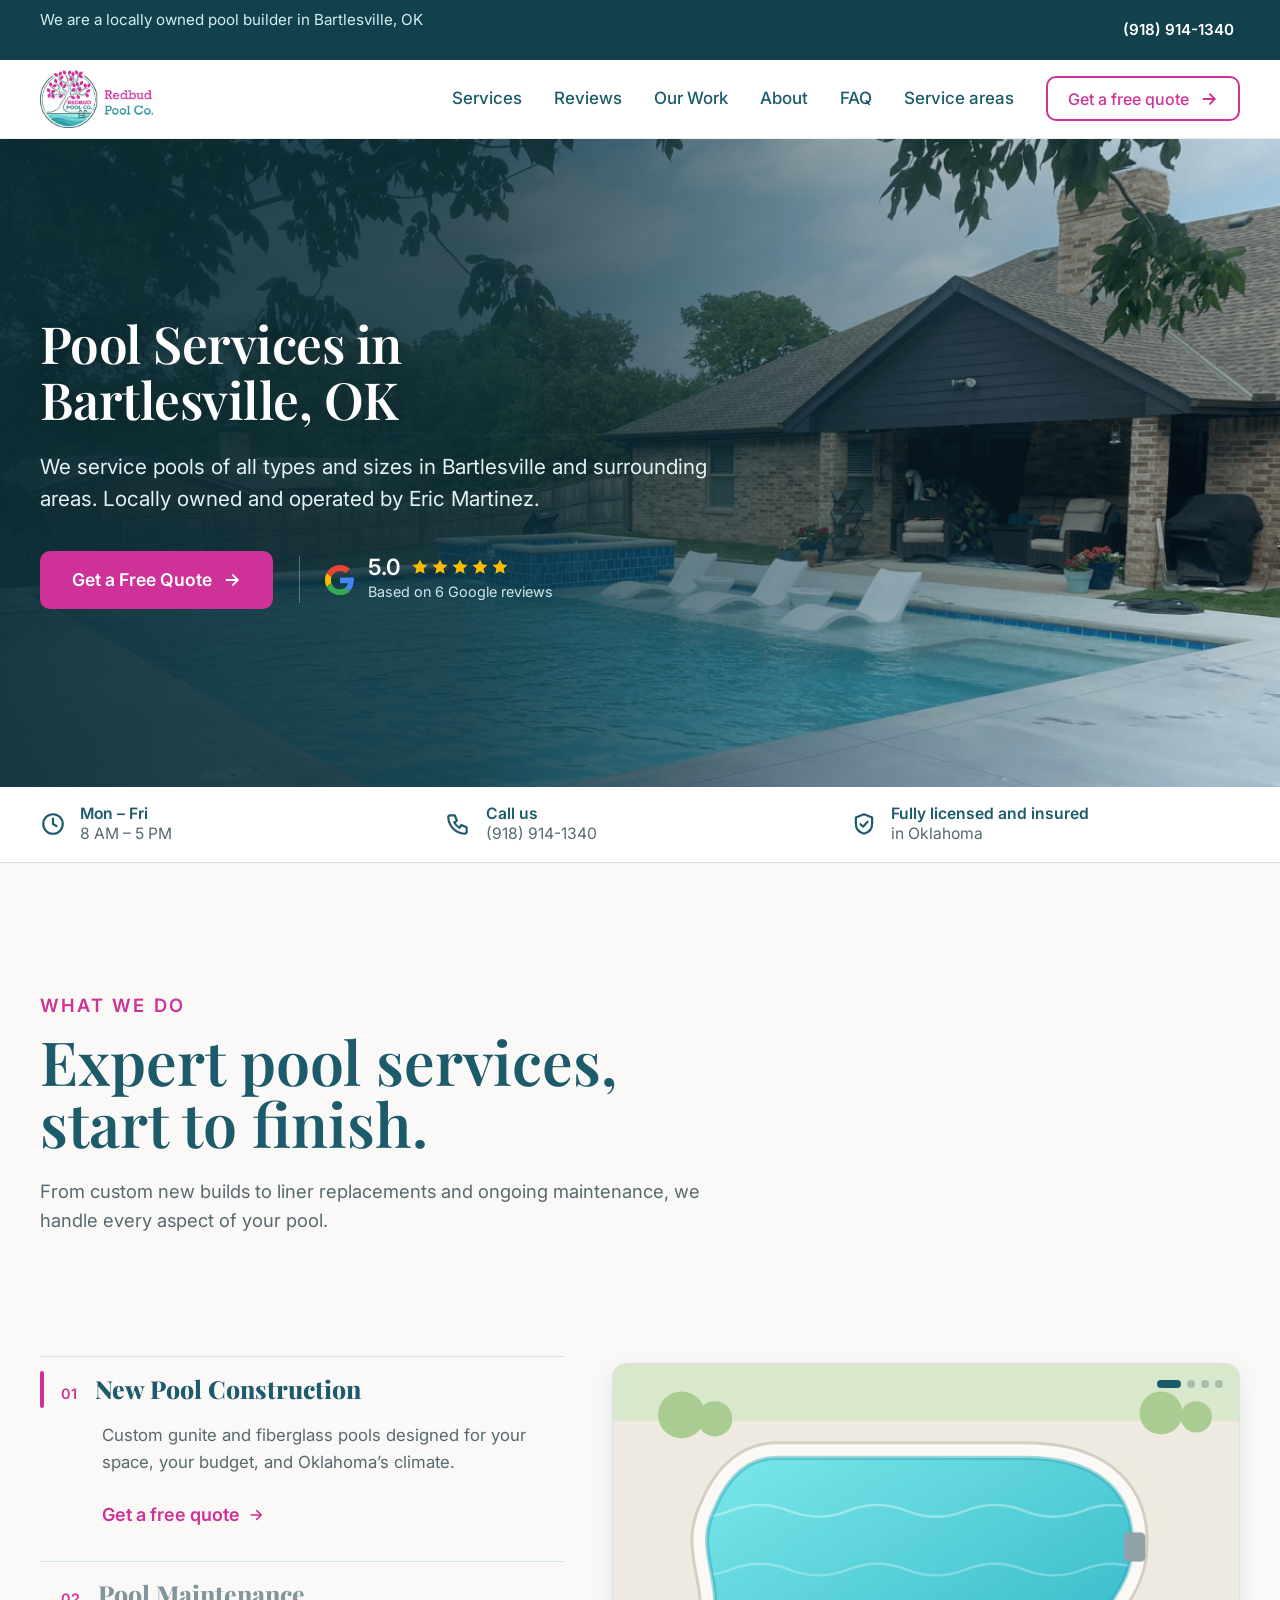
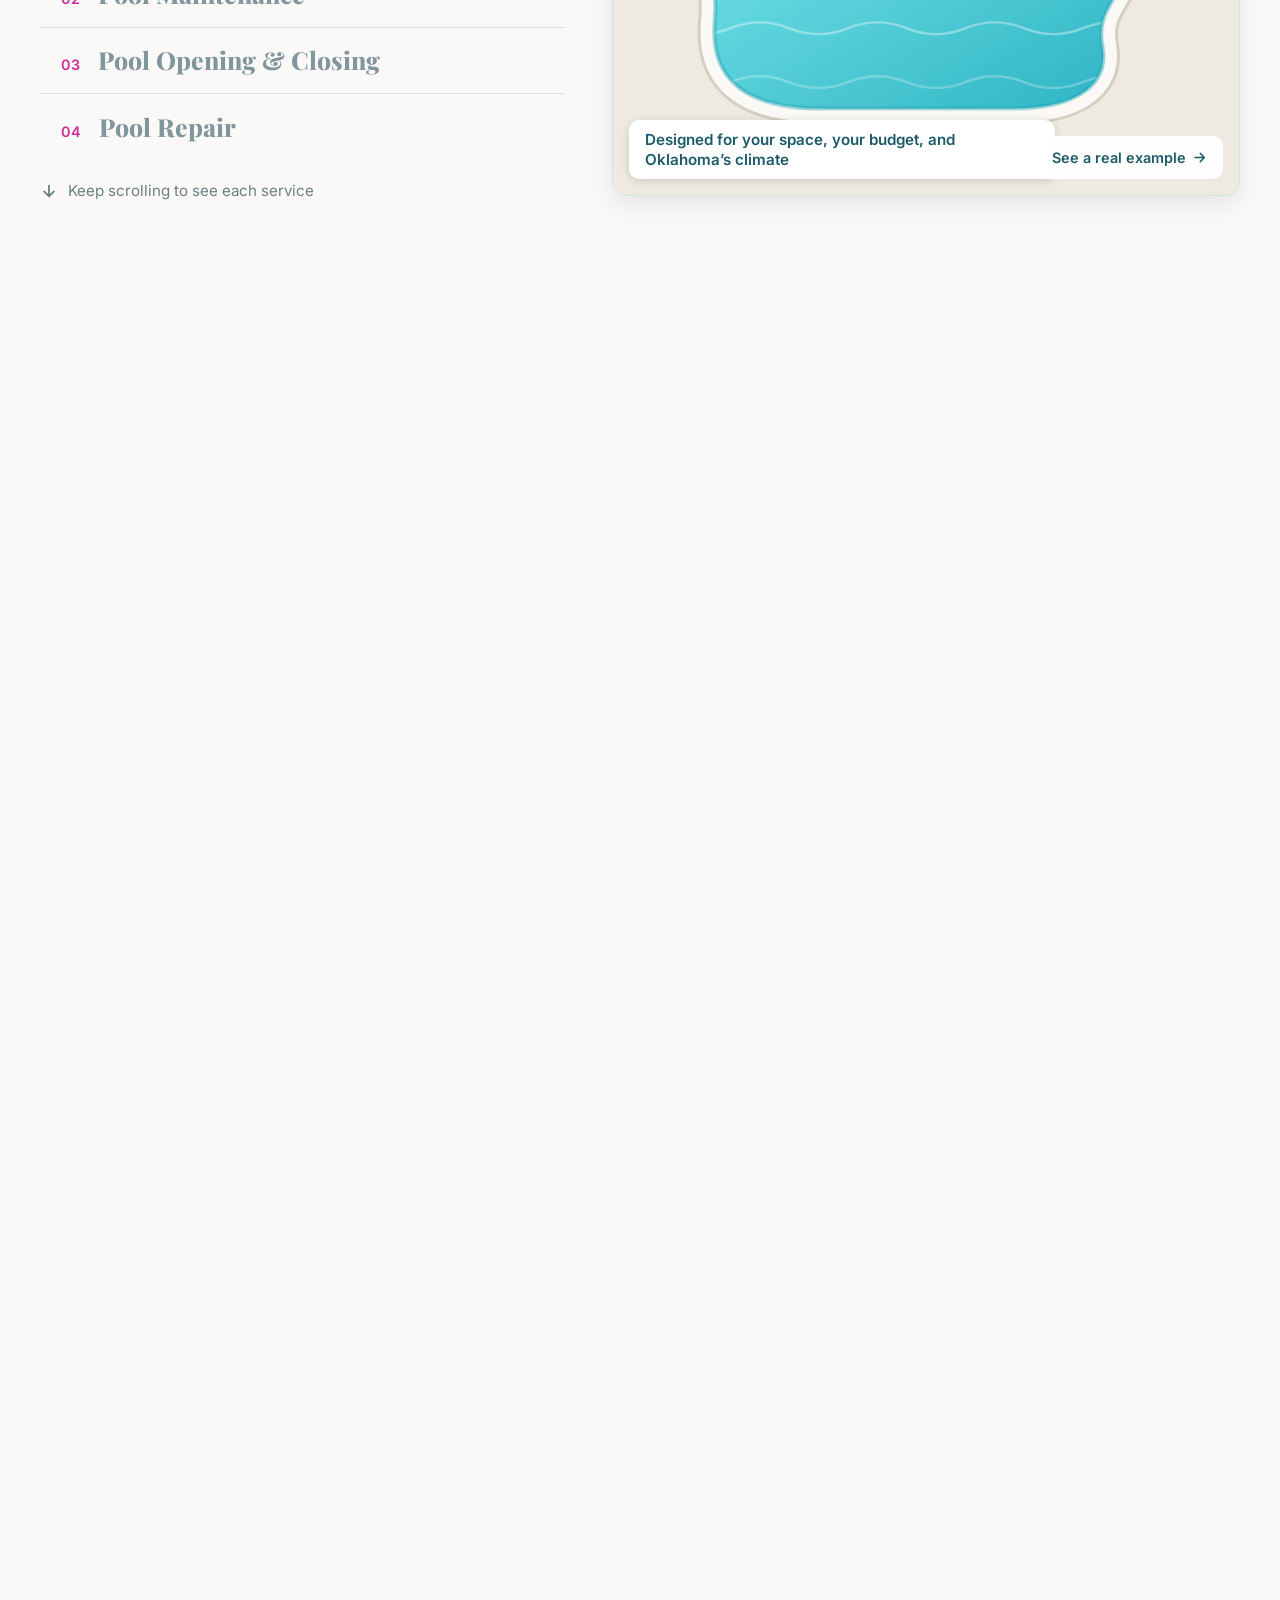
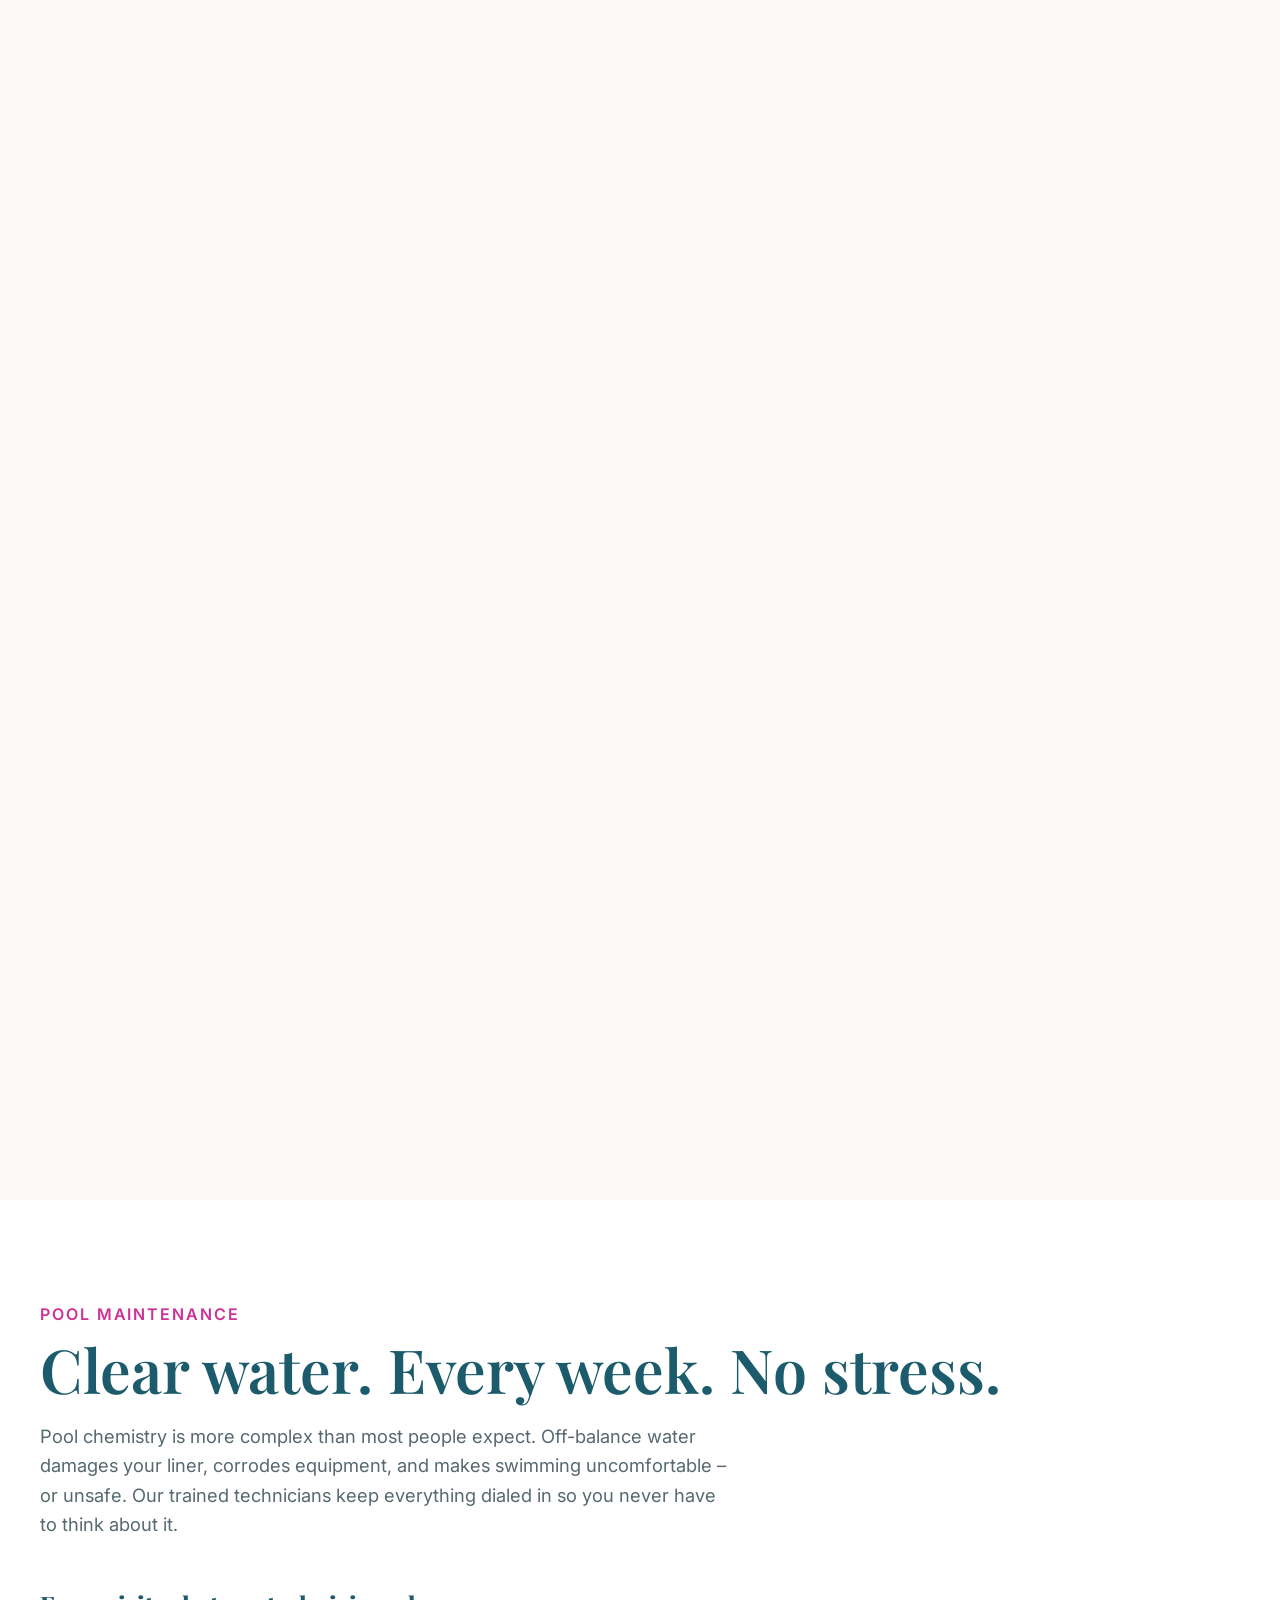
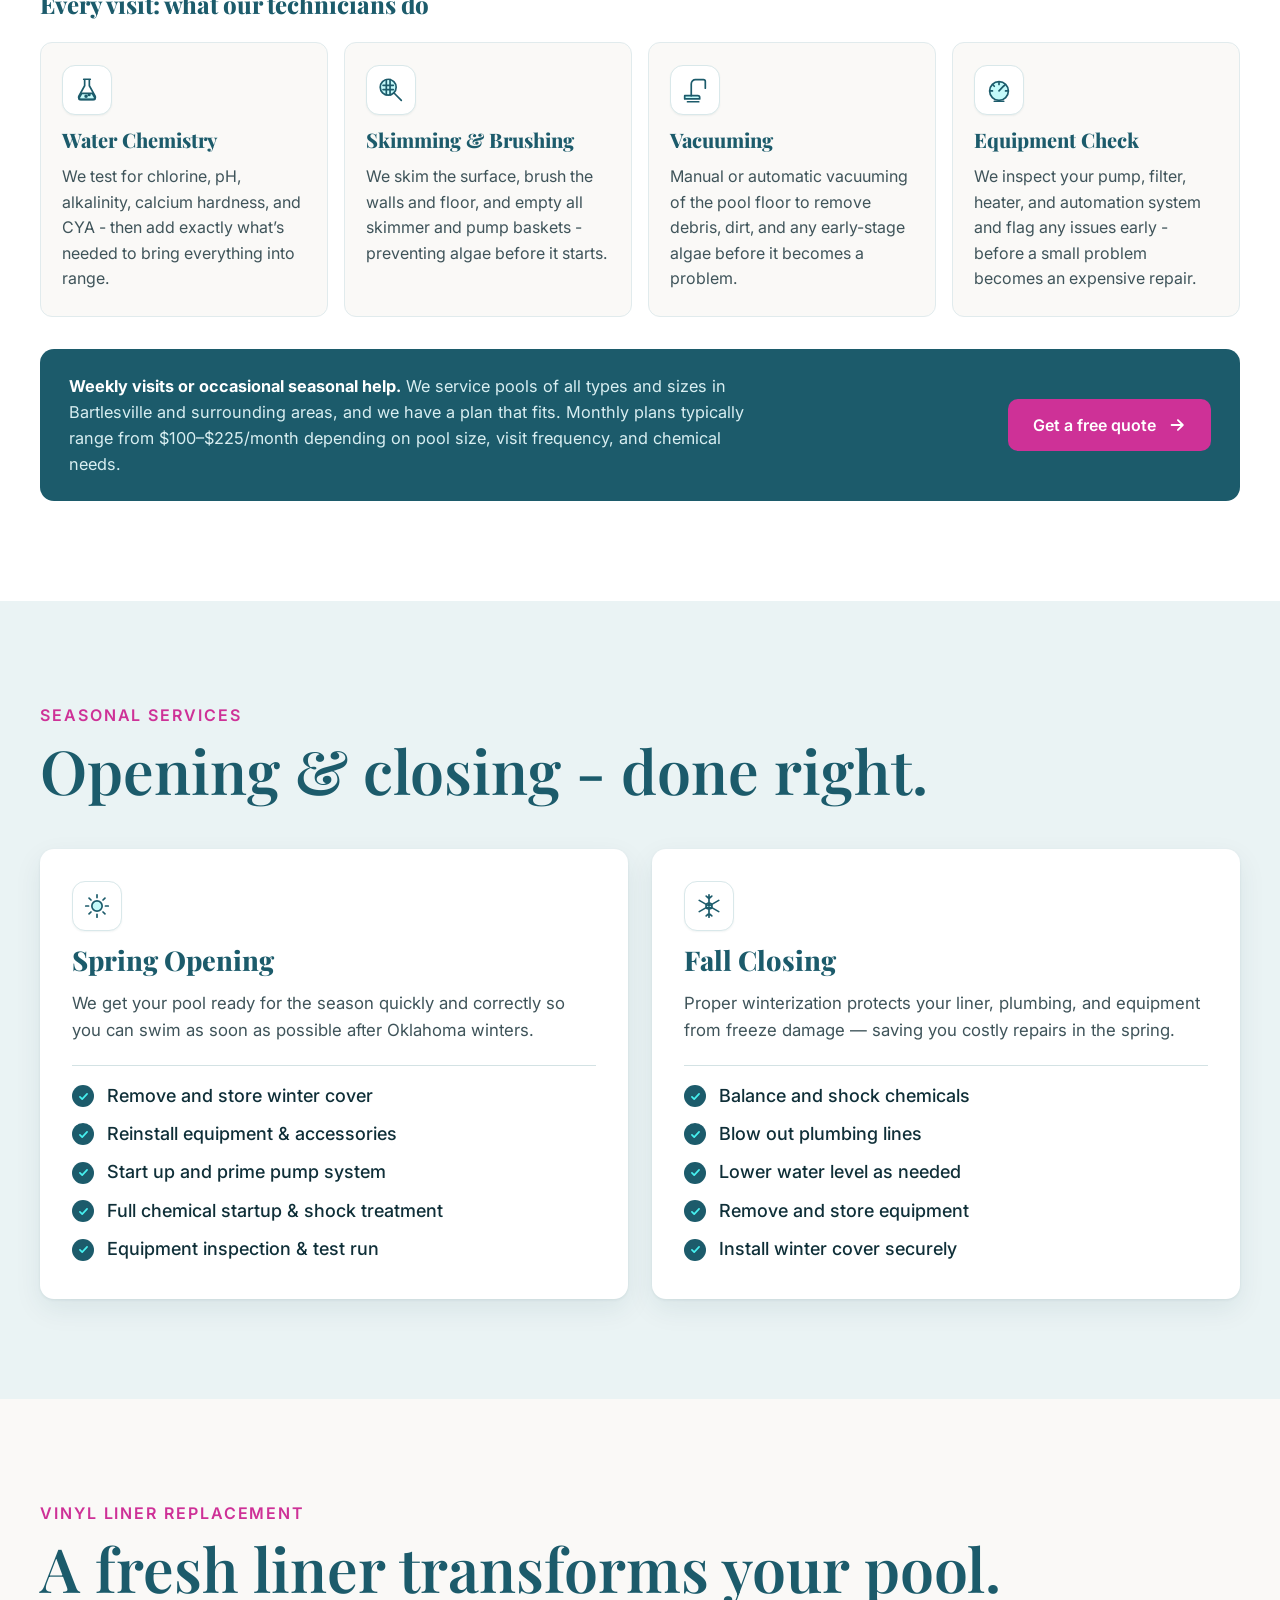
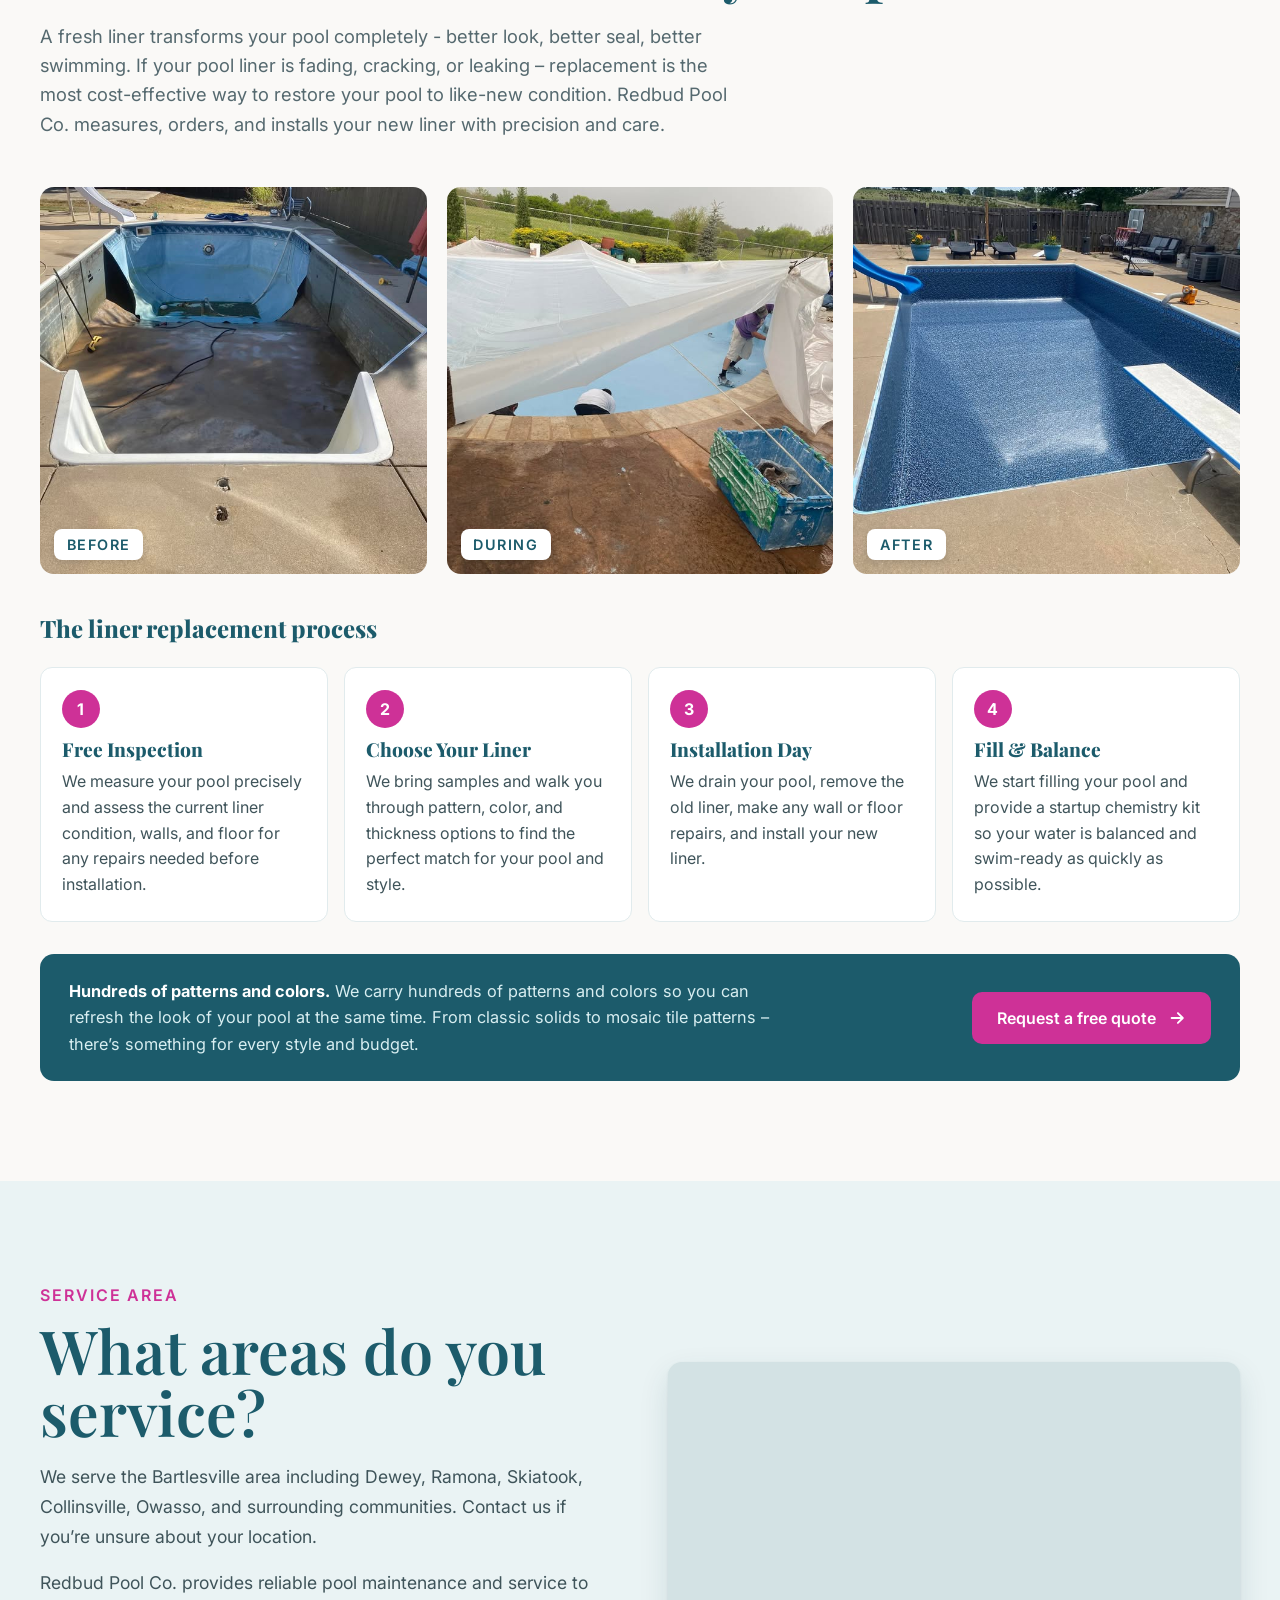
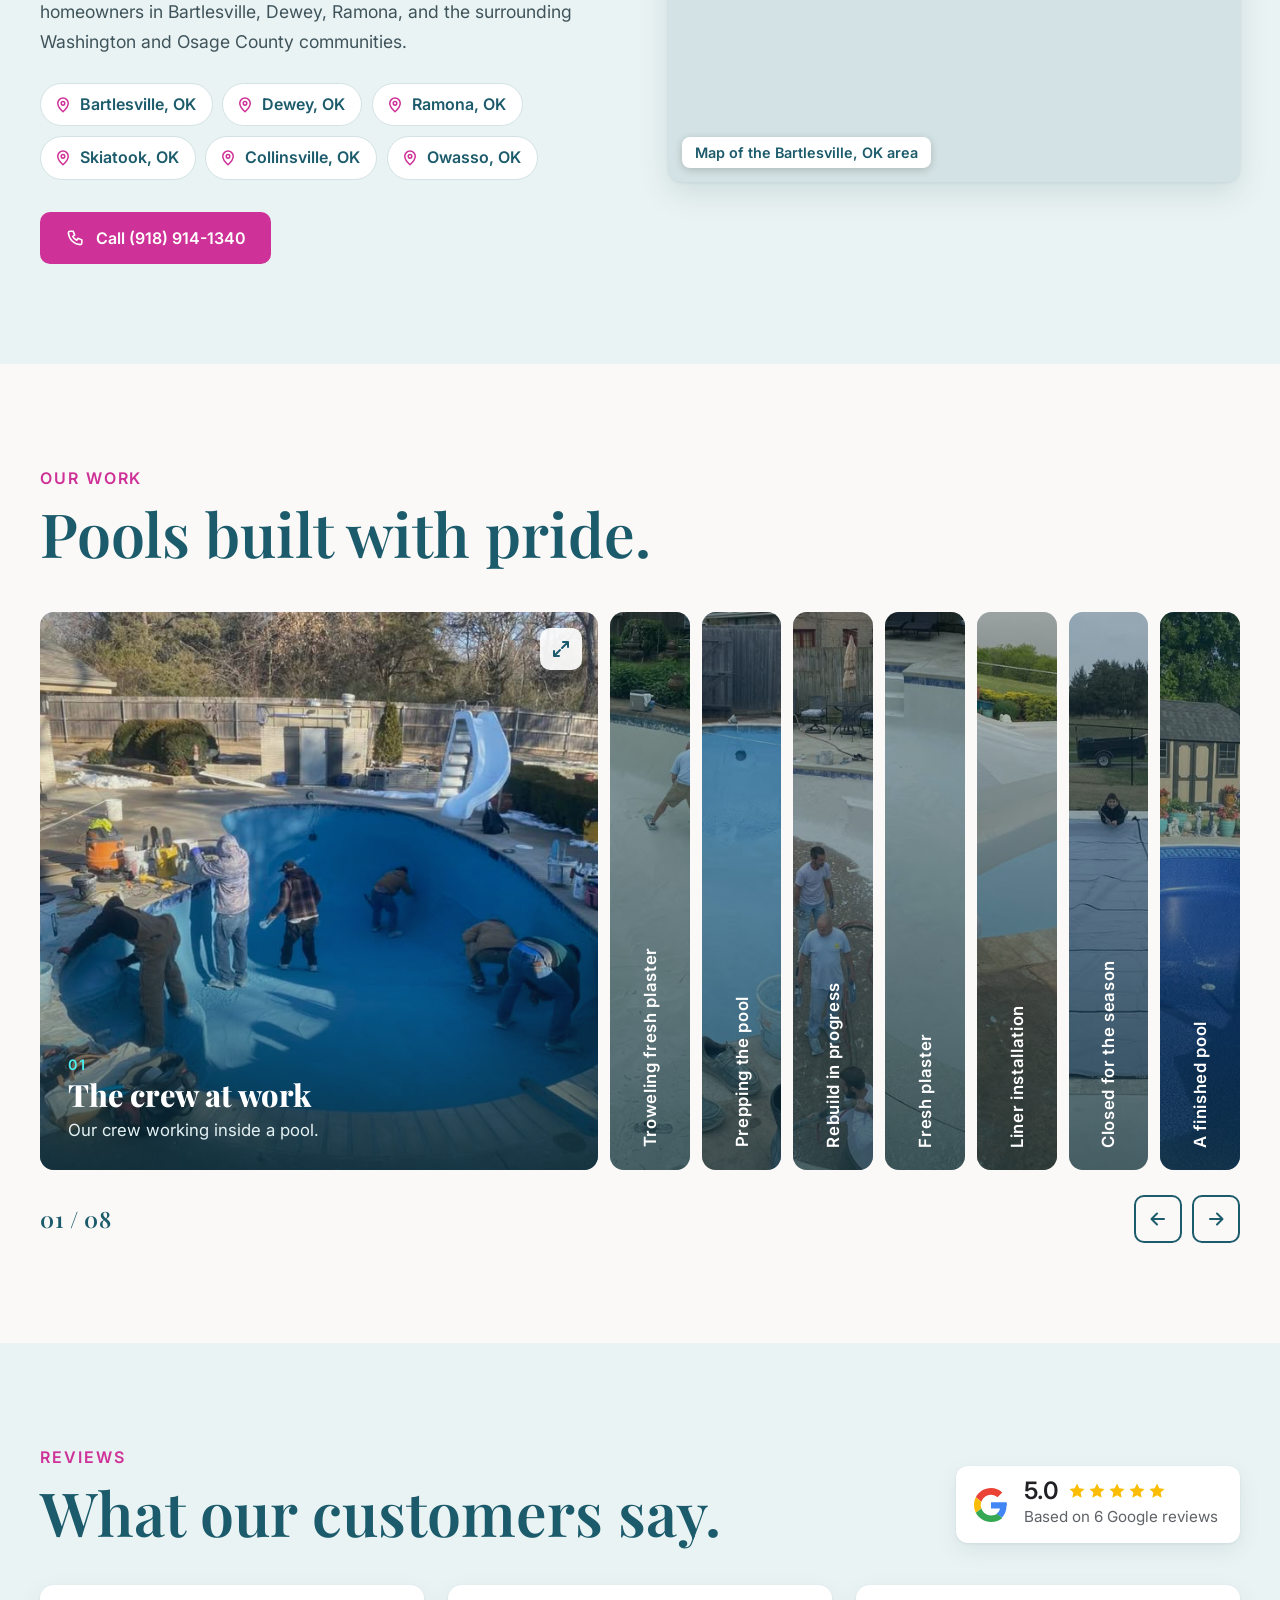
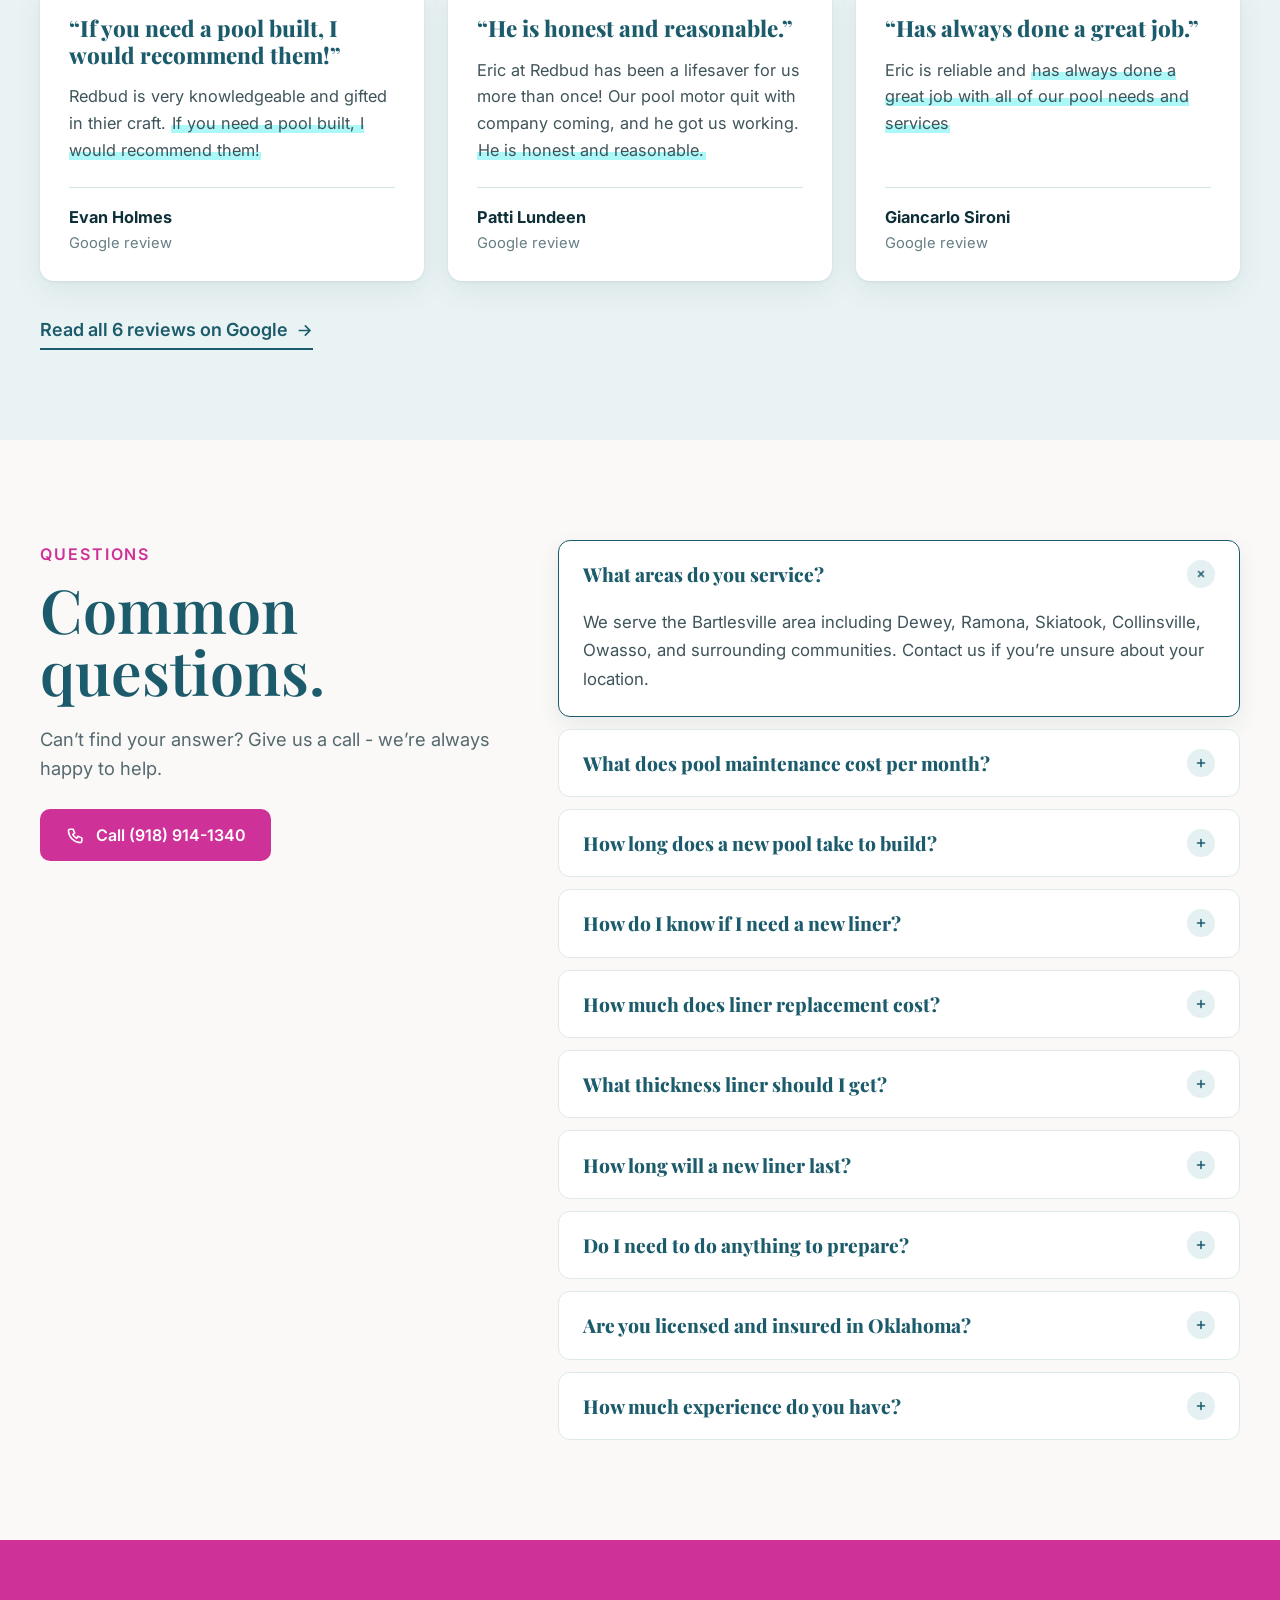
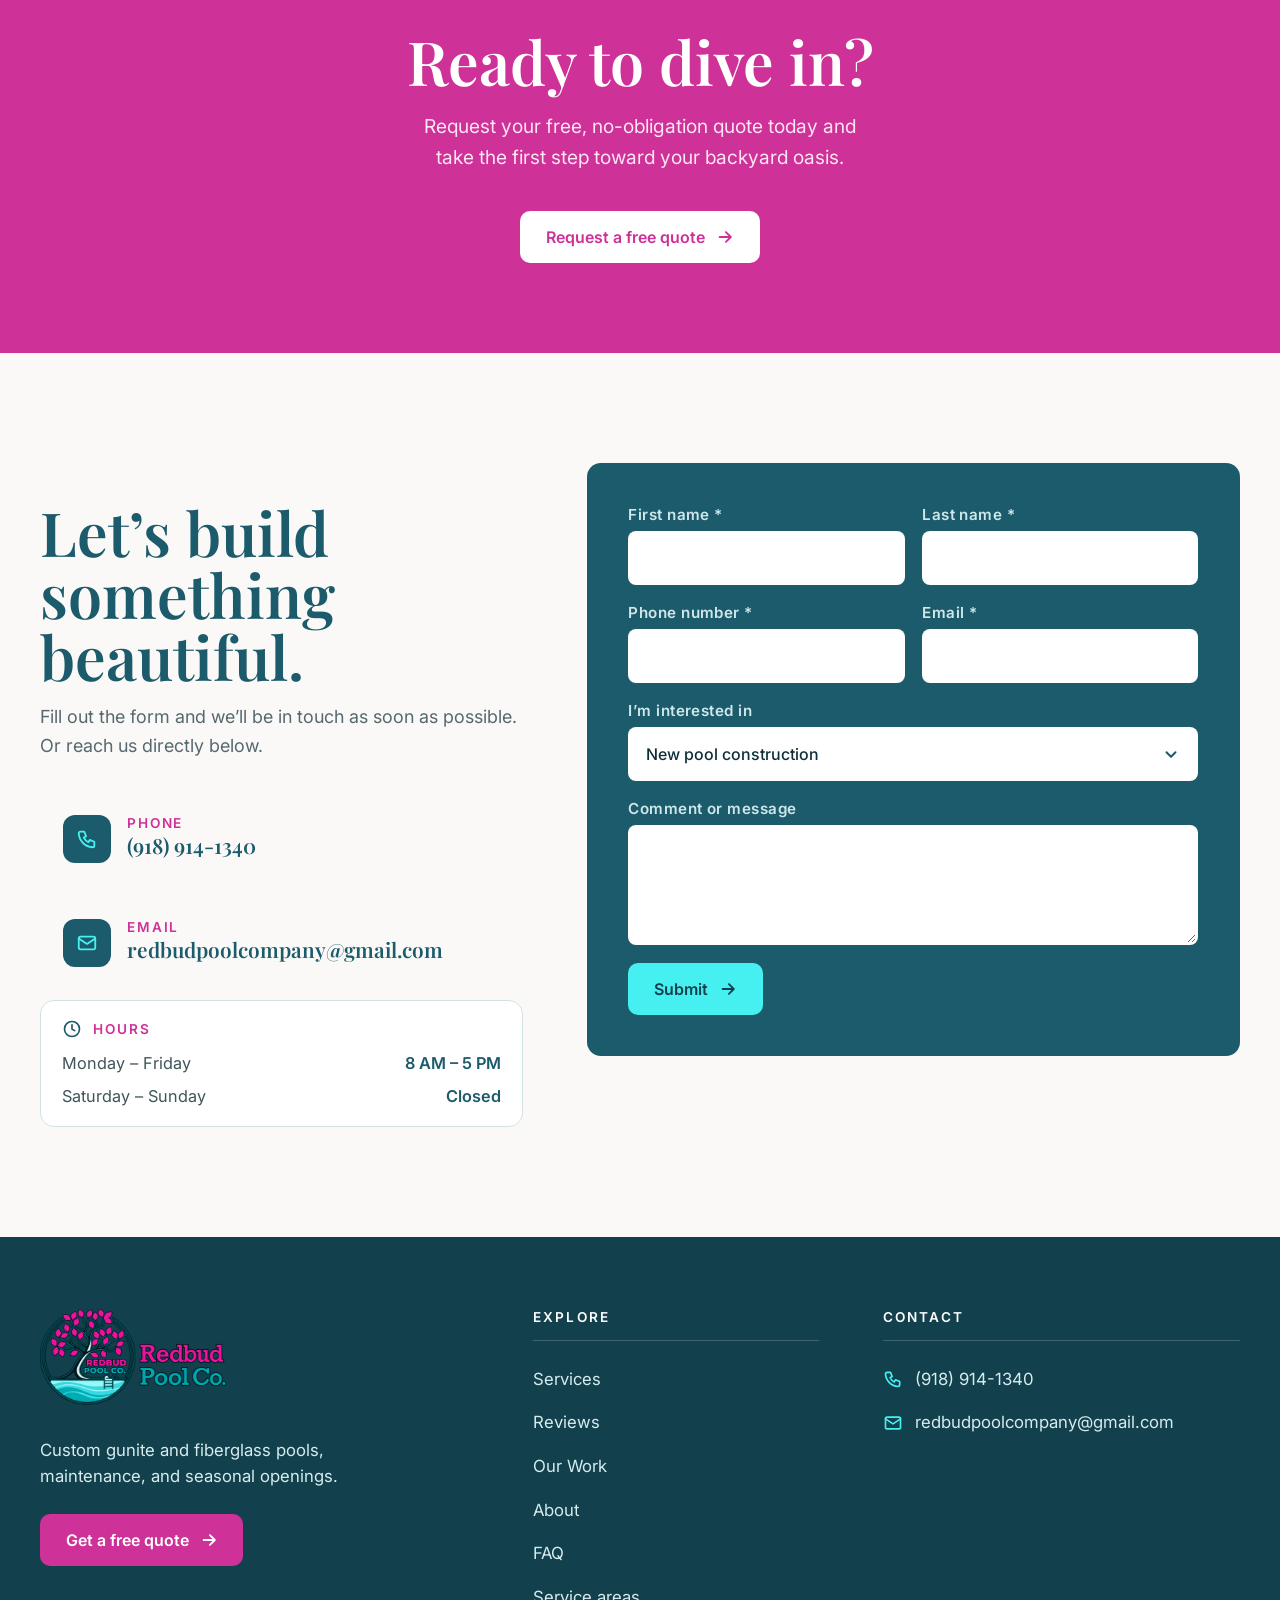
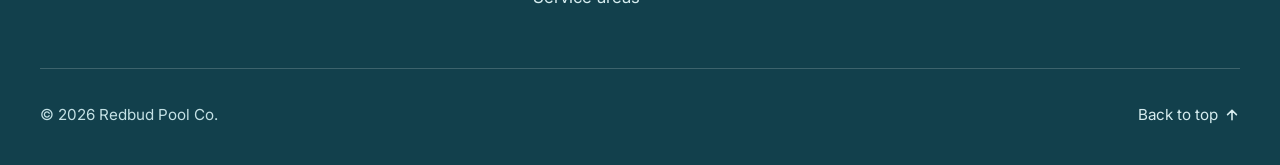
==== commit 2fad54d6: "One menu on both pages; rename Bartlesville nav item to Service areas Header and footer menus are no" ====
--- a/bartlesville.html
+++ b/bartlesville.html
@@ -7,7 +7,7 @@
 <meta name="description" content="Pool construction, maintenance, opening and closing, vinyl liner replacement and repairs in Bartlesville, OK, Dewey, Ramona, Skiatook, Collinsville and Owasso. Call (918) 914-1340.">
 <link rel="preconnect" href="https://fonts.googleapis.com"><link rel="preconnect" href="https://fonts.gstatic.com" crossorigin>
 <link href="https://fonts.googleapis.com/css2?family=Inter:wght@400;500;600;700&family=Playfair+Display:wght@600;800&display=swap" rel="stylesheet">
-<link rel="stylesheet" href="home.css?v=133">
+<link rel="stylesheet" href="home.css?v=135">
 <script type="application/ld+json">{"@context":"https://schema.org","@graph":[{"@type":"HomeAndConstructionBusiness","@id":"https://redbudpoolcompany.com/#business","name":"Redbud Pool Co.","url":"https://redbudpoolcompany.com/","telephone":"+1-918-914-1340","email":"redbudpoolcompany@gmail.com","description":"Locally owned pool builder in Bartlesville, OK. Custom gunite and fiberglass pools, maintenance, seasonal openings and closings, vinyl liner replacement and repairs.","areaServed":[{"@type":"City","name":"Bartlesville, OK"},{"@type":"City","name":"Dewey, OK"},{"@type":"City","name":"Ramona, OK"},{"@type":"City","name":"Skiatook, OK"},{"@type":"City","name":"Collinsville, OK"},{"@type":"City","name":"Owasso, OK"}],"openingHoursSpecification":[{"@type":"OpeningHoursSpecification","dayOfWeek":["Monday","Tuesday","Wednesday","Thursday","Friday"],"opens":"08:00","closes":"17:00"}],"aggregateRating":{"@type":"AggregateRating","ratingValue":"5.0","reviewCount":"6"},"sameAs":["https://www.facebook.com/people/Redbud-Pool-Co-LLC/100063706654412/","https://www.google.com/maps/place/Redbud+Pool+Co/data=!4m2!3m1!1s0x0:0x89cc2a04338c44eb"]},{"@type":"FAQPage","mainEntity":[{"@type":"Question","name":"What areas do you service?","acceptedAnswer":{"@type":"Answer","text":"We serve the Bartlesville area including Dewey, Ramona, Skiatook, Collinsville, Owasso, and surrounding communities. Contact us if you’re unsure about your location."}},{"@type":"Question","name":"What does pool maintenance cost per month?","acceptedAnswer":{"@type":"Answer","text":"Monthly maintenance plans typically range from $100-$225/month depending on pool size, visit frequency, and chemical needs. We’ll customize a plan that fits your pool and schedule."}},{"@type":"Question","name":"How long does a new pool take to build?","acceptedAnswer":{"@type":"Answer","text":"Most inground pool builds take 8-14 weeks from permit approval to finish, depending on design complexity, weather, and material lead times. We’ll give you a realistic timeline upfront."}},{"@type":"Question","name":"How do I know if I need a new liner?","acceptedAnswer":{"@type":"Answer","text":"Signs include visible fading, cracks, wrinkles, or unexplained water loss. Most vinyl liners last 10-15 years. We offer free liner inspections to assess your situation honestly."}},{"@type":"Question","name":"How much does liner replacement cost?","acceptedAnswer":{"@type":"Answer","text":"Liner replacement cost varies depending on pool size, liner pattern/thickness, and any wall or floor repairs needed. We provide a free, itemized quote before any work begins."}},{"@type":"Question","name":"What thickness liner should I get?","acceptedAnswer":{"@type":"Answer","text":"We offer liners with different thickness. Thicker liners are more durable and puncture-resistant. We’ll recommend the right thickness based on your pool usage and budget."}},{"@type":"Question","name":"How long will a new liner last?","acceptedAnswer":{"@type":"Answer","text":"A properly maintained vinyl liner typically lasts 10–15 years. Proper water chemistry, avoiding sharp objects, and winterizing correctly all extend liner life significantly."}},{"@type":"Question","name":"Do I need to do anything to prepare?","acceptedAnswer":{"@type":"Answer","text":"Just clear the pool deck area so our crew can work safely. We handle everything else – draining, old liner removal, disposal, and installation. You just need to be available to refill with water after."}},{"@type":"Question","name":"Are you licensed and insured in Oklahoma?","acceptedAnswer":{"@type":"Answer","text":"Absolutely. Redbud Pool Co. is fully licensed and insured in the state of Oklahoma. We pull all required permits and follow all local building codes on every project."}},{"@type":"Question","name":"How much experience do you have?","acceptedAnswer":{"@type":"Answer","text":"We have been serving our community for over 10 years. Handling every pool need our customers have."}}]}]}</script>
 </head>
 <body>
@@ -16,7 +16,7 @@
   <a class="logo" href="index.html" aria-label="Redbud Pool Co. home"><img src="assets/redbud-logo.png" alt="Redbud Pool Co."></a>
   <button class="burger" aria-label="Menu" aria-expanded="false"><span></span><span></span><span></span></button>
   <ul class="menu">
-    <li><a href="index.html">Home</a></li><li><a href="#services">Services</a></li><li><a href="#area">Service area</a></li><li><a href="#work">Our Work</a></li><li><a href="#reviews">Reviews</a></li><li><a href="#faq">FAQ</a></li>
+    <li><a href="index.html#services">Services</a></li><li><a href="index.html#reviews">Reviews</a></li><li><a href="index.html#work">Our Work</a></li><li><a href="index.html#about">About</a></li><li><a href="index.html#faq">FAQ</a></li><li><a href="index.html#area">Service areas</a></li>
     <li><a class="btn" href="#contact">Get a free quote <svg class="ar" viewBox="0 0 20 20" fill="none" stroke="currentColor" stroke-width="2" stroke-linecap="round" stroke-linejoin="round" aria-hidden="true"><path d="M4 10h12M11 4.5 16.5 10 11 15.5"/></svg></a></li>
   </ul>
 </div></header>
@@ -240,13 +240,13 @@
       <p class="f-note">Custom gunite and fiberglass pools, maintenance, and seasonal openings.</p>
       <a class="btn" href="#contact">Get a free quote <svg class="ar" viewBox="0 0 20 20" fill="none" stroke="currentColor" stroke-width="2" stroke-linecap="round" stroke-linejoin="round" aria-hidden="true"><path d="M4 10h12M11 4.5 16.5 10 11 15.5"/></svg></a>
     </div>
-    <nav class="f-col" aria-label="Footer"><h4>Explore</h4><a href="index.html">Home</a><a href="#services">Services</a><a href="#area">Service area</a><a href="#work">Our Work</a><a href="#reviews">Reviews</a><a href="#faq">FAQ</a></nav>
+    <nav class="f-col" aria-label="Footer"><h4>Explore</h4><a href="index.html#services">Services</a><a href="index.html#reviews">Reviews</a><a href="index.html#work">Our Work</a><a href="index.html#about">About</a><a href="index.html#faq">FAQ</a><a href="index.html#area">Service areas</a></nav>
     <div class="f-col"><h4>Contact</h4><a class="f-line" href="tel:+19189141340"><svg viewBox="0 0 24 24" fill="none" stroke="currentColor" stroke-width="2" stroke-linecap="round" stroke-linejoin="round" aria-hidden="true"><path d="M5 4h4l2 5-2.5 1.5a11 11 0 0 0 5 5L15 13l5 2v4a2 2 0 0 1-2 2A16 16 0 0 1 3 6a2 2 0 0 1 2-2z"/></svg><span>(918) 914-1340</span></a><a class="f-line" href="mailto:redbudpoolcompany@gmail.com"><svg viewBox="0 0 24 24" fill="none" stroke="currentColor" stroke-width="2" stroke-linecap="round" stroke-linejoin="round" aria-hidden="true"><rect x="3" y="5" width="18" height="14" rx="2"/><path d="m3 7 9 6 9-6"/></svg><span>redbudpoolcompany@gmail.com</span></a></div>
   </div>
   <div class="f-bot"><span>© 2026 Redbud Pool Co.</span><a href="#main">Back to top <svg viewBox="0 0 20 20" fill="none" stroke="currentColor" stroke-width="2" stroke-linecap="round" stroke-linejoin="round" aria-hidden="true"><path d="M10 16V4M4.5 9.5 10 4l5.5 5.5"/></svg></a></div>
 </div></footer>
 
 <dialog id="dlg" aria-label="Project photos"><button type="button" id="dx" aria-label="Close">Close ×</button><button type="button" class="lb-nav lb-prev" aria-label="Previous photo"><svg viewBox="0 0 20 20" fill="none" stroke="currentColor" stroke-width="2" stroke-linecap="round" stroke-linejoin="round" aria-hidden="true"><path d="M16 10H4M9 4.5 3.5 10 9 15.5"/></svg></button><img alt=""><button type="button" class="lb-nav lb-next" aria-label="Next photo"><svg viewBox="0 0 20 20" fill="none" stroke="currentColor" stroke-width="2" stroke-linecap="round" stroke-linejoin="round" aria-hidden="true"><path d="M4 10h12M11 4.5 16.5 10 11 15.5"/></svg></button><p></p></dialog>
-<script src="home.js?v=130"></script>
+<script src="home.js?v=134"></script>
 </body>
 </html>
